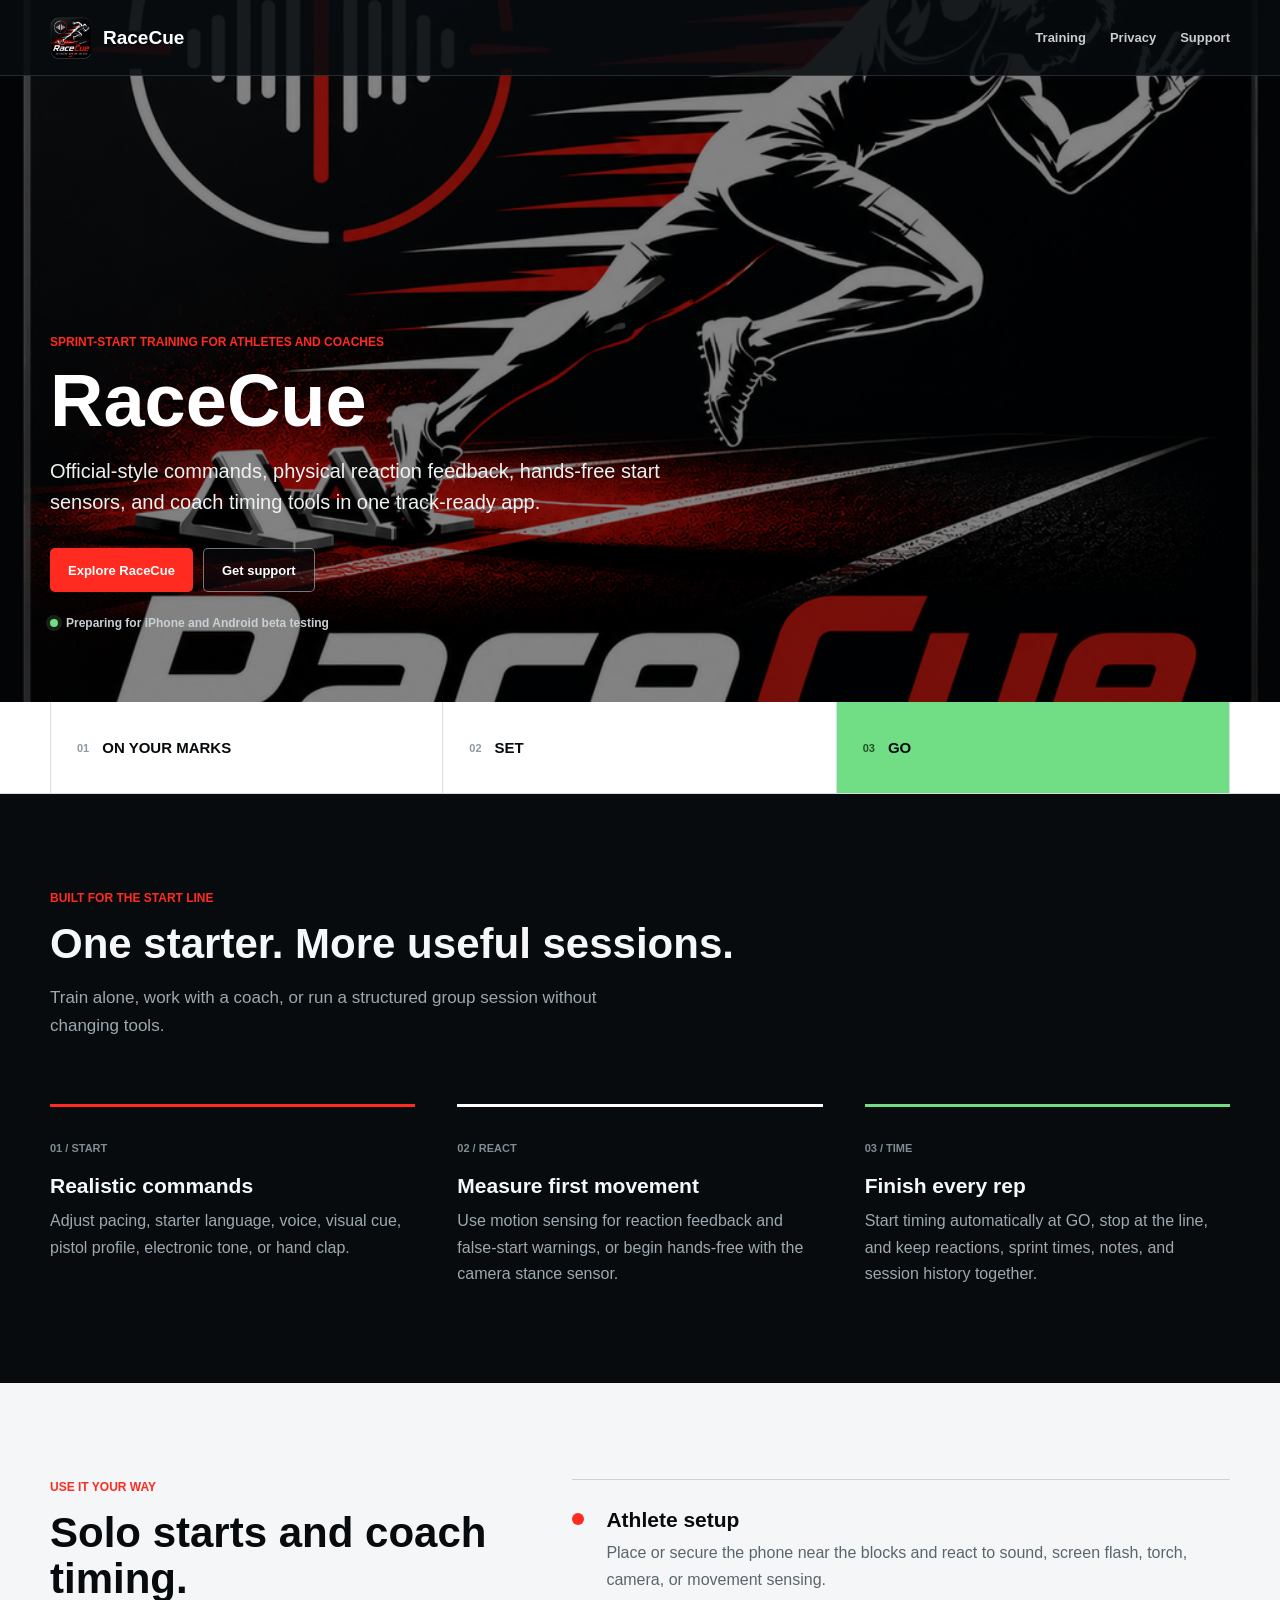
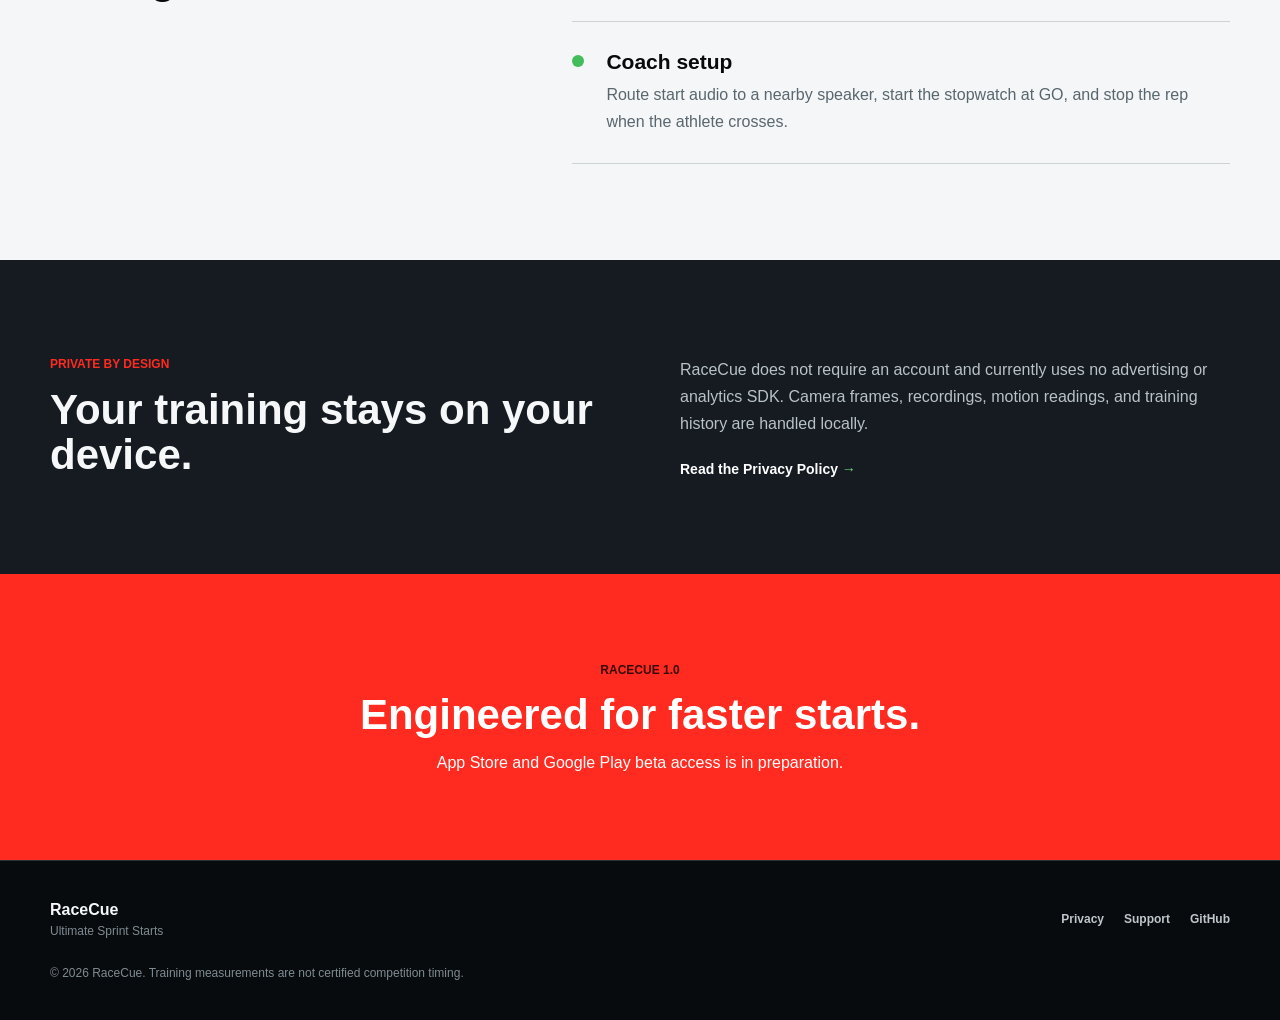
==== index.html @ 73e07bef "Publish RaceCue website" ====
<!doctype html>
<html lang="en">
  <head>
    <meta charset="UTF-8" />
    <meta name="viewport" content="width=device-width, initial-scale=1.0" />
    <meta name="theme-color" content="#080b0e" />
    <meta name="description" content="RaceCue is a sprint-start, reaction, and timing app for athletes and coaches." />
    <link rel="icon" type="image/png" href="./brand/racecue-icon-192.png" />
    <link rel="apple-touch-icon" href="./brand/racecue-icon-180.png" />
    <link rel="stylesheet" href="./site.css" />
    <title>RaceCue | Ultimate Sprint Starts</title>
  </head>
  <body>
    <header class="site-header">
      <a class="wordmark" href="./" aria-label="RaceCue home">
        <img src="./brand/racecue-logo.png" alt="" />
        <span>RaceCue</span>
      </a>
      <nav aria-label="Main navigation">
        <a href="#training">Training</a>
        <a href="./privacy.html">Privacy</a>
        <a href="./support.html">Support</a>
      </nav>
    </header>

    <main>
      <section class="hero" aria-labelledby="hero-title">
        <div class="hero-shade" aria-hidden="true"></div>
        <div class="hero-content">
          <p class="eyebrow">Sprint-start training for athletes and coaches</p>
          <h1 id="hero-title">RaceCue</h1>
          <p class="hero-copy">Official-style commands, physical reaction feedback, hands-free start sensors, and coach timing tools in one track-ready app.</p>
          <div class="hero-actions">
            <a class="button button-primary" href="#training">Explore RaceCue</a>
            <a class="button button-secondary" href="./support.html">Get support</a>
          </div>
          <p class="availability"><span></span> Preparing for iPhone and Android beta testing</p>
        </div>
      </section>

      <section class="signal-strip" aria-label="RaceCue training stages">
        <div><span>01</span><strong>On your marks</strong></div>
        <div><span>02</span><strong>Set</strong></div>
        <div class="go-signal"><span>03</span><strong>Go</strong></div>
      </section>

      <section class="section training" id="training">
        <div class="section-heading">
          <p class="eyebrow">Built for the start line</p>
          <h2>One starter. More useful sessions.</h2>
          <p>Train alone, work with a coach, or run a structured group session without changing tools.</p>
        </div>
        <div class="feature-grid">
          <article>
            <p class="feature-number">01 / START</p>
            <h3>Realistic commands</h3>
            <p>Adjust pacing, starter language, voice, visual cue, pistol profile, electronic tone, or hand clap.</p>
          </article>
          <article>
            <p class="feature-number">02 / REACT</p>
            <h3>Measure first movement</h3>
            <p>Use motion sensing for reaction feedback and false-start warnings, or begin hands-free with the camera stance sensor.</p>
          </article>
          <article>
            <p class="feature-number">03 / TIME</p>
            <h3>Finish every rep</h3>
            <p>Start timing automatically at GO, stop at the line, and keep reactions, sprint times, notes, and session history together.</p>
          </article>
        </div>
      </section>

      <section class="section setup-band">
        <div class="setup-intro">
          <p class="eyebrow">Use it your way</p>
          <h2>Solo starts and coach timing.</h2>
        </div>
        <div class="setup-list">
          <article>
            <span class="status-dot status-red"></span>
            <div><h3>Athlete setup</h3><p>Place or secure the phone near the blocks and react to sound, screen flash, torch, camera, or movement sensing.</p></div>
          </article>
          <article>
            <span class="status-dot status-green"></span>
            <div><h3>Coach setup</h3><p>Route start audio to a nearby speaker, start the stopwatch at GO, and stop the rep when the athlete crosses.</p></div>
          </article>
        </div>
      </section>

      <section class="section privacy-band">
        <div>
          <p class="eyebrow">Private by design</p>
          <h2>Your training stays on your device.</h2>
        </div>
        <div>
          <p>RaceCue does not require an account and currently uses no advertising or analytics SDK. Camera frames, recordings, motion readings, and training history are handled locally.</p>
          <a class="text-link" href="./privacy.html">Read the Privacy Policy <span aria-hidden="true">→</span></a>
        </div>
      </section>

      <section class="release-band">
        <p class="eyebrow">RaceCue 1.0</p>
        <h2>Engineered for faster starts.</h2>
        <p>App Store and Google Play beta access is in preparation.</p>
      </section>
    </main>

    <footer>
      <div><strong>RaceCue</strong><span>Ultimate Sprint Starts</span></div>
      <nav aria-label="Footer navigation">
        <a href="./privacy.html">Privacy</a>
        <a href="./support.html">Support</a>
        <a href="https://github.com/magkia800/magkia800.github.io" rel="noreferrer">GitHub</a>
      </nav>
      <p>© 2026 RaceCue. Training measurements are not certified competition timing.</p>
    </footer>
  </body>
</html>
---- site.css ----
:root {
  color: #f5f7f8;
  background: #080b0e;
  font-family: Inter, -apple-system, BlinkMacSystemFont, "Segoe UI", sans-serif;
  font-synthesis: none;
  --ink: #080b0e;
  --paper: #f4f6f7;
  --muted: #9da8af;
  --line: #293139;
  --red: #ff2b20;
  --red-dark: #c71d16;
  --green: #71dd84;
}

* { box-sizing: border-box; }
html { scroll-behavior: smooth; }
body { margin: 0; min-width: 320px; min-height: 100vh; background: var(--ink); }
a { color: inherit; }

.site-header {
  position: absolute;
  inset: 0 0 auto;
  z-index: 10;
  height: 76px;
  padding: 0 max(24px, calc((100vw - 1180px) / 2));
  display: flex;
  align-items: center;
  justify-content: space-between;
  gap: 24px;
  background: rgba(8, 11, 14, 0.86);
  border-bottom: 1px solid rgba(255, 255, 255, 0.13);
}

.wordmark { display: flex; align-items: center; gap: 11px; color: #fff; text-decoration: none; font-size: 19px; font-weight: 800; }
.wordmark img { width: 42px; height: 42px; object-fit: cover; border-radius: 7px; }
.site-header nav { display: flex; align-items: center; gap: 24px; }
.site-header nav a { color: #c7cdd1; text-decoration: none; font-size: 13px; font-weight: 700; }
.site-header nav a:hover, .site-header nav a[aria-current="page"] { color: #fff; }

.hero {
  position: relative;
  min-height: clamp(570px, 78vh, 760px);
  display: flex;
  align-items: flex-end;
  overflow: hidden;
  isolation: isolate;
  background-color: #05080c;
  background-image: url("./brand/racecue-logo.png");
  background-position: 66% 46%;
  background-repeat: no-repeat;
  background-size: cover;
}

.hero-shade { position: absolute; inset: 0; z-index: -1; background: rgba(0, 0, 0, 0.49); }
.hero-content { width: min(100% - 48px, 1180px); margin: 0 auto; padding: 140px 0 72px; }
.eyebrow { margin: 0 0 14px; color: var(--red); font-size: 12px; line-height: 1.4; font-weight: 800; text-transform: uppercase; }
.hero h1 { margin: 0; max-width: 760px; color: #fff; font-size: 74px; line-height: 0.96; letter-spacing: 0; }
.hero-copy { max-width: 620px; margin: 20px 0 0; color: #eef1f2; font-size: 20px; line-height: 1.55; }
.hero-actions { display: flex; flex-wrap: wrap; gap: 10px; margin-top: 30px; }
.button { min-height: 44px; padding: 0 18px; border-radius: 5px; display: inline-flex; align-items: center; justify-content: center; text-decoration: none; font-size: 13px; font-weight: 800; }
.button-primary { background: var(--red); color: #fff; }
.button-primary:hover { background: var(--red-dark); }
.button-secondary { border: 1px solid rgba(255, 255, 255, 0.45); background: rgba(8, 11, 14, 0.58); color: #fff; }
.availability { display: flex; align-items: center; gap: 8px; margin: 24px 0 0; color: #c8d0d4; font-size: 12px; font-weight: 700; }
.availability span { width: 8px; height: 8px; border-radius: 50%; background: var(--green); box-shadow: 0 0 0 4px rgba(113, 221, 132, 0.15); }

.signal-strip { min-height: 92px; padding: 0 max(24px, calc((100vw - 1180px) / 2)); display: grid; grid-template-columns: repeat(3, 1fr); background: #fff; color: var(--ink); border-bottom: 1px solid #d9dee1; }
.signal-strip div { padding: 22px 26px; display: flex; align-items: center; gap: 13px; border-right: 1px solid #d9dee1; }
.signal-strip div:first-child { border-left: 1px solid #d9dee1; }
.signal-strip span { color: #8e999f; font-size: 11px; font-weight: 800; }
.signal-strip strong { font-size: 15px; text-transform: uppercase; }
.signal-strip .go-signal { background: var(--green); }
.signal-strip .go-signal span { color: #24532c; }

.section { padding: 96px max(24px, calc((100vw - 1180px) / 2)); }
.section-heading { max-width: 720px; }
.section h2, .release-band h2 { margin: 0; letter-spacing: 0; font-size: 42px; line-height: 1.08; }
.section-heading > p:last-child { max-width: 620px; margin: 18px 0 0; color: var(--muted); font-size: 17px; line-height: 1.65; }
.feature-grid { display: grid; grid-template-columns: repeat(3, 1fr); gap: 42px; margin-top: 64px; }
.feature-grid article { padding-top: 24px; border-top: 3px solid var(--red); }
.feature-grid article:nth-child(2) { border-color: #fff; }
.feature-grid article:nth-child(3) { border-color: var(--green); }
.feature-number { color: #818c93; font-size: 11px; font-weight: 800; }
.feature-grid h3, .setup-list h3 { margin: 20px 0 10px; font-size: 21px; }
.feature-grid article > p:last-child, .setup-list p { margin: 0; color: var(--muted); line-height: 1.65; }

.setup-band { display: grid; grid-template-columns: 0.8fr 1.2fr; gap: 84px; background: var(--paper); color: var(--ink); }
.setup-list { border-top: 1px solid #ccd3d7; }
.setup-list article { padding: 28px 0; display: grid; grid-template-columns: 18px 1fr; gap: 16px; border-bottom: 1px solid #ccd3d7; }
.setup-list h3 { margin: 0 0 8px; }
.setup-list p { color: #59666e; }
.status-dot { width: 12px; height: 12px; margin-top: 5px; border-radius: 50%; }
.status-red { background: var(--red); }
.status-green { background: #43bd5b; }

.privacy-band { display: grid; grid-template-columns: 1fr 1fr; gap: 80px; background: #151b20; }
.privacy-band > div:last-child p { margin: 0 0 22px; color: #b9c2c7; line-height: 1.7; }
.text-link { color: #fff; text-decoration: none; font-size: 14px; font-weight: 800; }
.text-link span { color: var(--green); }

.release-band { padding: 88px 24px; text-align: center; background: var(--red); color: #fff; }
.release-band .eyebrow { color: #3a0906; }
.release-band > p:last-child { margin: 16px 0 0; }

footer { padding: 40px max(24px, calc((100vw - 1180px) / 2)); display: grid; grid-template-columns: 1fr auto; align-items: center; gap: 24px; border-top: 1px solid var(--line); }
footer > div { display: flex; flex-direction: column; gap: 5px; }
footer > div span, footer > p { color: #7f8b92; font-size: 12px; }
footer nav { display: flex; gap: 20px; }
footer nav a { color: #bec6ca; text-decoration: none; font-size: 12px; font-weight: 700; }
footer > p { grid-column: 1 / -1; margin: 4px 0 0; }

.legal-page { background: var(--paper); color: var(--ink); }
.legal-page .site-header { position: relative; background: var(--ink); }
.legal-shell { width: min(100% - 48px, 780px); margin: 0 auto; padding: 72px 0 96px; }
.legal-shell h1 { margin: 0; font-size: 54px; line-height: 1.02; letter-spacing: 0; }
.legal-lede { margin: 20px 0 48px; color: #526069; font-size: 18px; line-height: 1.7; }
.legal-shell h2 { margin: 38px 0 9px; font-size: 21px; }
.legal-shell p:not(.eyebrow):not(.legal-lede) { color: #58666e; line-height: 1.75; }
.legal-shell .button { margin-top: 16px; }
.safety-note { margin-top: 38px; padding: 18px 20px; border-left: 4px solid var(--green); background: #fff; color: #47545c; line-height: 1.6; }
.compact-footer { display: block; background: #fff; }
.compact-footer p { margin: 0; }

@media (max-width: 760px) {
  .site-header { height: 68px; padding: 0 18px; }
  .site-header nav { gap: 14px; }
  .site-header nav a { font-size: 12px; }
  .wordmark span { display: none; }
  .hero { min-height: 640px; background-position: 58% 44%; }
  .hero-content { width: min(100% - 36px, 1180px); padding-bottom: 48px; }
  .hero h1 { font-size: 50px; }
  .hero-copy { font-size: 17px; }
  .signal-strip { min-height: 78px; padding: 0; }
  .signal-strip div { padding: 18px 10px; justify-content: center; }
  .signal-strip span { display: none; }
  .signal-strip strong { font-size: 11px; }
  .section { padding: 72px 22px; }
  .section h2, .release-band h2 { font-size: 34px; }
  .feature-grid { grid-template-columns: 1fr; gap: 34px; margin-top: 48px; }
  .setup-band, .privacy-band { grid-template-columns: 1fr; gap: 48px; }
  footer { grid-template-columns: 1fr; }
  footer nav { flex-wrap: wrap; }
  footer > p { grid-column: auto; }
  .legal-shell { width: min(100% - 36px, 780px); padding: 52px 0 72px; }
  .legal-shell h1 { font-size: 42px; }
}
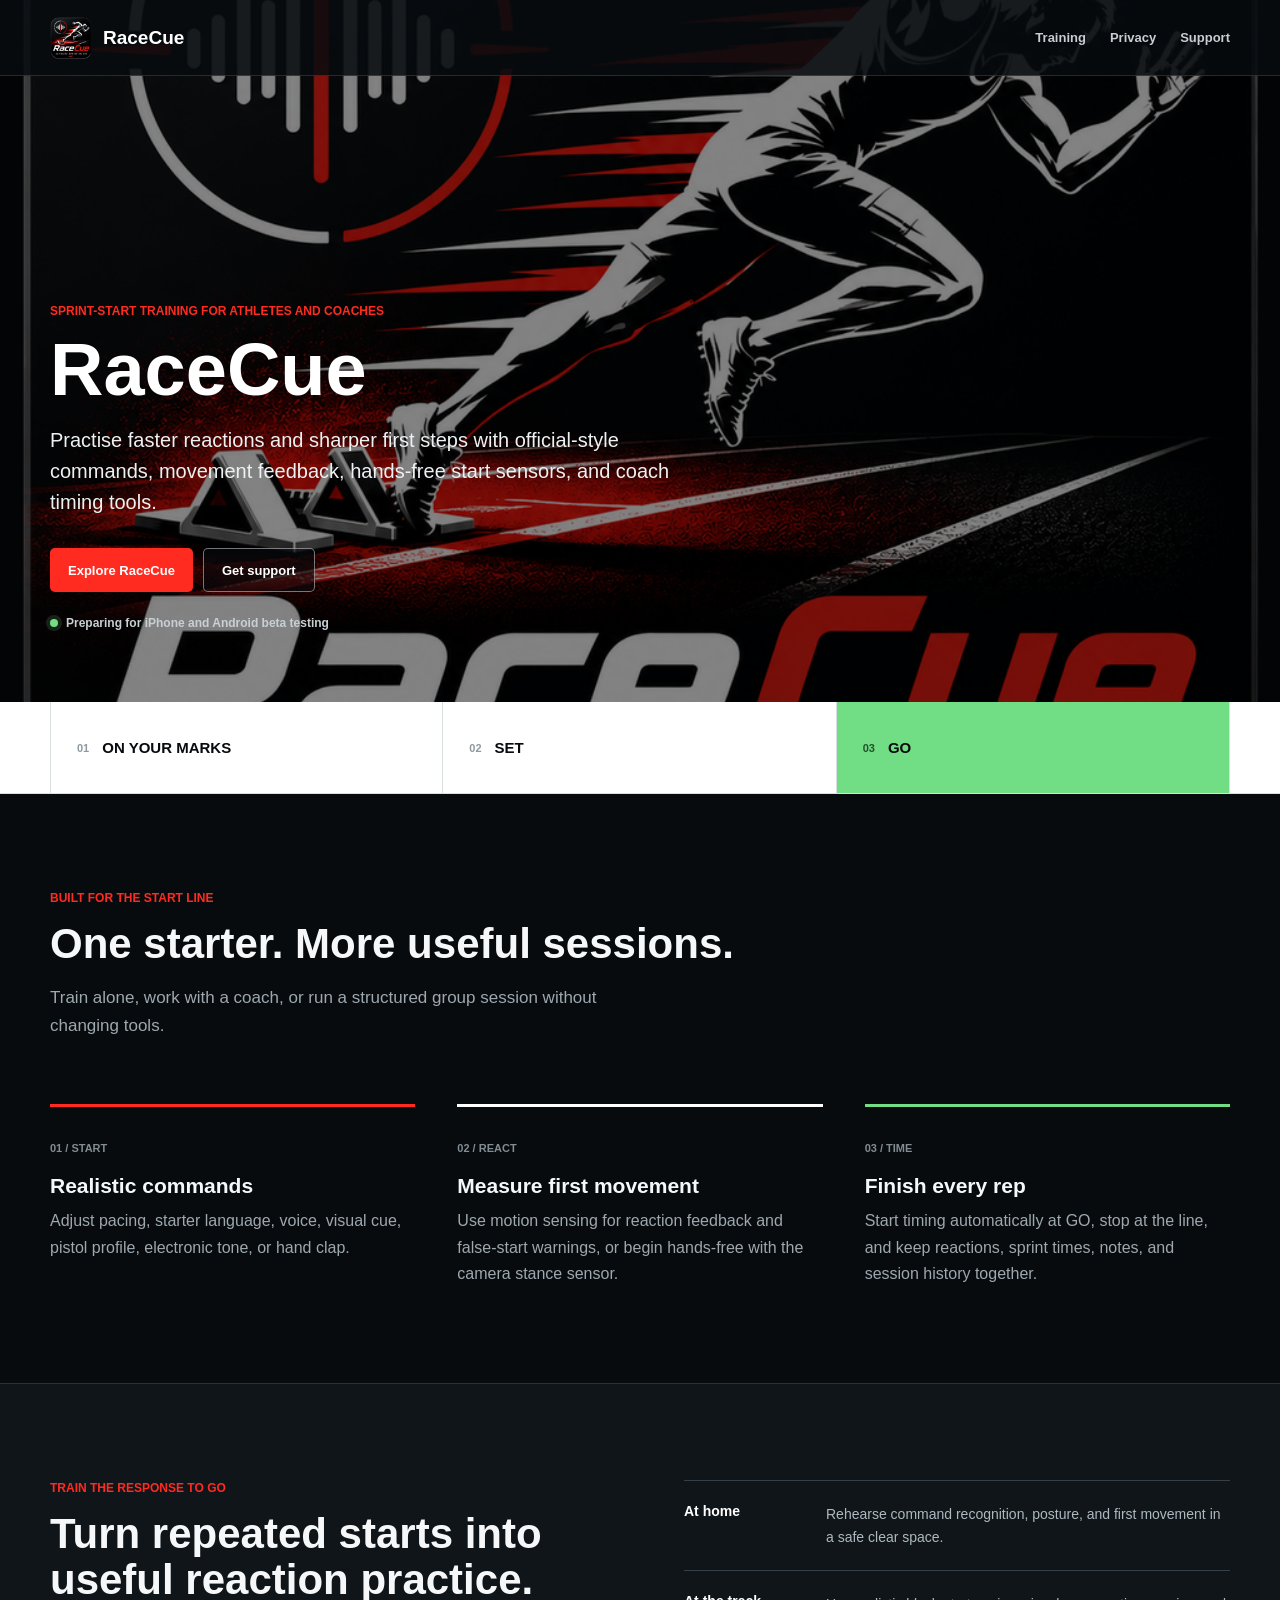
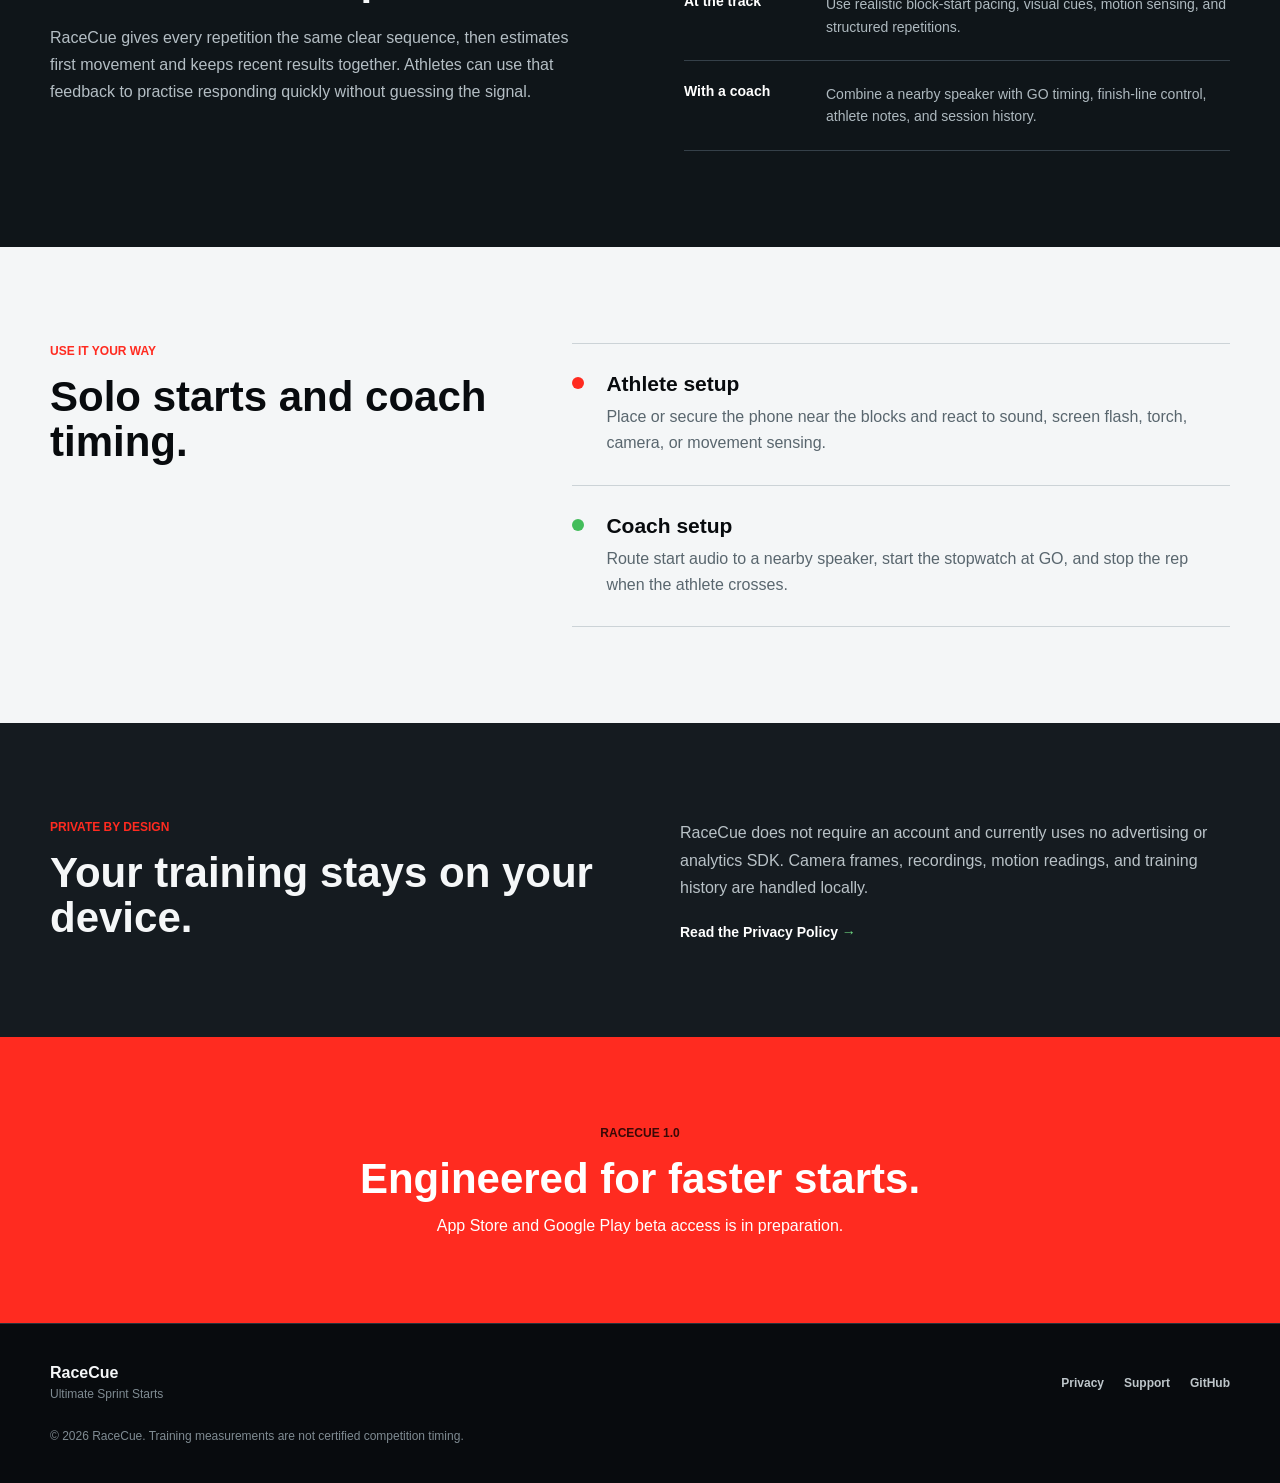
==== commit b021a400: "Explain RaceCue reaction training" ====
--- a/index.html
+++ b/index.html
@@ -4,7 +4,7 @@
     <meta charset="UTF-8" />
     <meta name="viewport" content="width=device-width, initial-scale=1.0" />
     <meta name="theme-color" content="#080b0e" />
-    <meta name="description" content="RaceCue is a sprint-start, reaction, and timing app for athletes and coaches." />
+    <meta name="description" content="RaceCue helps sprinters practise faster reactions and sharper starts at home, at the track, solo, or with a coach." />
     <link rel="icon" type="image/png" href="./brand/racecue-icon-192.png" />
     <link rel="apple-touch-icon" href="./brand/racecue-icon-180.png" />
     <link rel="stylesheet" href="./site.css" />
@@ -29,7 +29,7 @@
         <div class="hero-content">
           <p class="eyebrow">Sprint-start training for athletes and coaches</p>
           <h1 id="hero-title">RaceCue</h1>
-          <p class="hero-copy">Official-style commands, physical reaction feedback, hands-free start sensors, and coach timing tools in one track-ready app.</p>
+          <p class="hero-copy">Practise faster reactions and sharper first steps with official-style commands, movement feedback, hands-free start sensors, and coach timing tools.</p>
           <div class="hero-actions">
             <a class="button button-primary" href="#training">Explore RaceCue</a>
             <a class="button button-secondary" href="./support.html">Get support</a>
@@ -66,6 +66,19 @@
             <h3>Finish every rep</h3>
             <p>Start timing automatically at GO, stop at the line, and keep reactions, sprint times, notes, and session history together.</p>
           </article>
+        </div>
+      </section>
+
+      <section class="section reaction-band" aria-labelledby="reaction-title">
+        <div class="reaction-intro">
+          <p class="eyebrow">Train the response to GO</p>
+          <h2 id="reaction-title">Turn repeated starts into useful reaction practice.</h2>
+          <p>RaceCue gives every repetition the same clear sequence, then estimates first movement and keeps recent results together. Athletes can use that feedback to practise responding quickly without guessing the signal.</p>
+        </div>
+        <div class="reaction-places" aria-label="Where to train with RaceCue">
+          <div><strong>At home</strong><span>Rehearse command recognition, posture, and first movement in a safe clear space.</span></div>
+          <div><strong>At the track</strong><span>Use realistic block-start pacing, visual cues, motion sensing, and structured repetitions.</span></div>
+          <div><strong>With a coach</strong><span>Combine a nearby speaker with GO timing, finish-line control, athlete notes, and session history.</span></div>
         </div>
       </section>
 
--- a/site.css
+++ b/site.css
@@ -84,6 +84,13 @@
 .feature-grid h3, .setup-list h3 { margin: 20px 0 10px; font-size: 21px; }
 .feature-grid article > p:last-child, .setup-list p { margin: 0; color: var(--muted); line-height: 1.65; }
 
+.reaction-band { display: grid; grid-template-columns: 1fr 1fr; gap: 88px; background: #0f1519; border-top: 1px solid var(--line); }
+.reaction-intro > p:last-child { max-width: 600px; margin: 22px 0 0; color: #b4bec4; font-size: 16px; line-height: 1.7; }
+.reaction-places { border-top: 1px solid #354049; }
+.reaction-places div { padding: 22px 0; display: grid; grid-template-columns: 120px 1fr; gap: 22px; border-bottom: 1px solid #354049; }
+.reaction-places strong { color: #fff; font-size: 14px; }
+.reaction-places span { color: #aeb9bf; font-size: 14px; line-height: 1.6; }
+
 .setup-band { display: grid; grid-template-columns: 0.8fr 1.2fr; gap: 84px; background: var(--paper); color: var(--ink); }
 .setup-list { border-top: 1px solid #ccd3d7; }
 .setup-list article { padding: 28px 0; display: grid; grid-template-columns: 18px 1fr; gap: 16px; border-bottom: 1px solid #ccd3d7; }
@@ -137,7 +144,8 @@
   .section { padding: 72px 22px; }
   .section h2, .release-band h2 { font-size: 34px; }
   .feature-grid { grid-template-columns: 1fr; gap: 34px; margin-top: 48px; }
-  .setup-band, .privacy-band { grid-template-columns: 1fr; gap: 48px; }
+  .setup-band, .privacy-band, .reaction-band { grid-template-columns: 1fr; gap: 48px; }
+  .reaction-places div { grid-template-columns: 1fr; gap: 7px; }
   footer { grid-template-columns: 1fr; }
   footer nav { flex-wrap: wrap; }
   footer > p { grid-column: auto; }
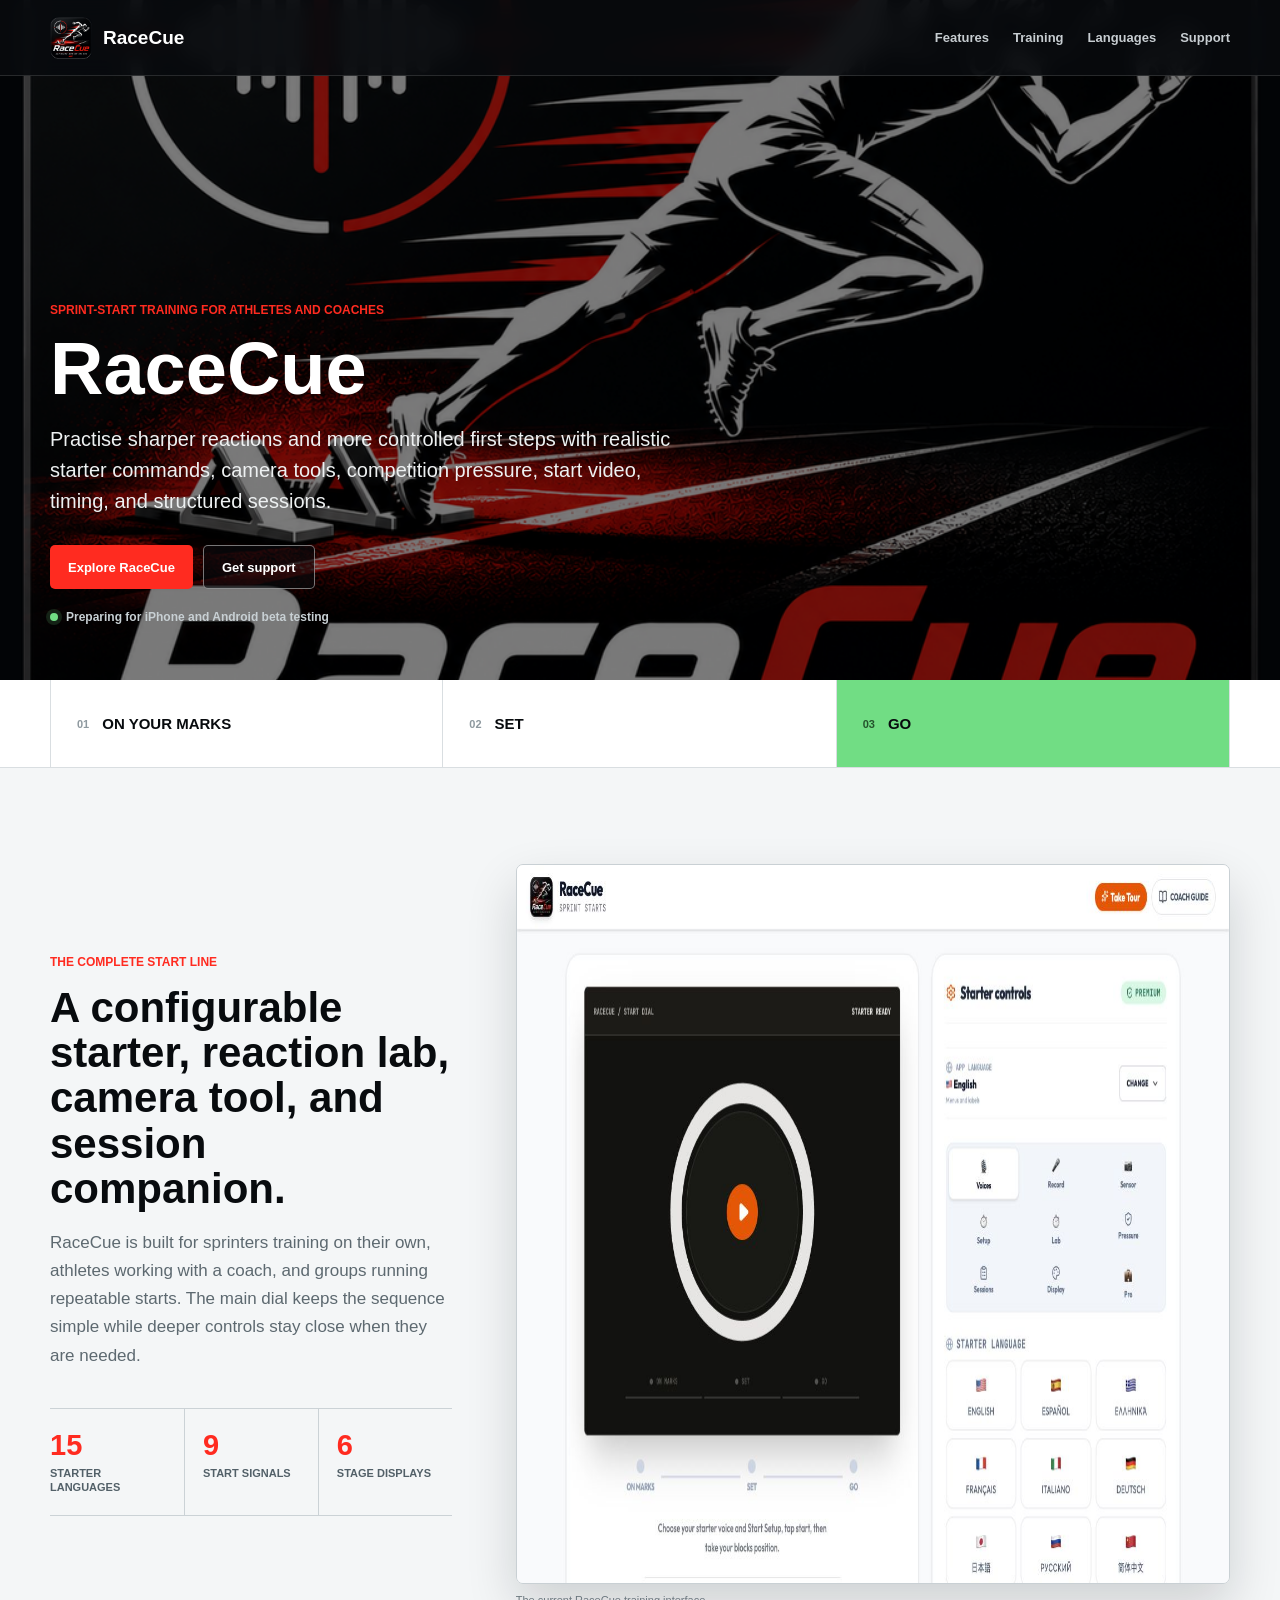
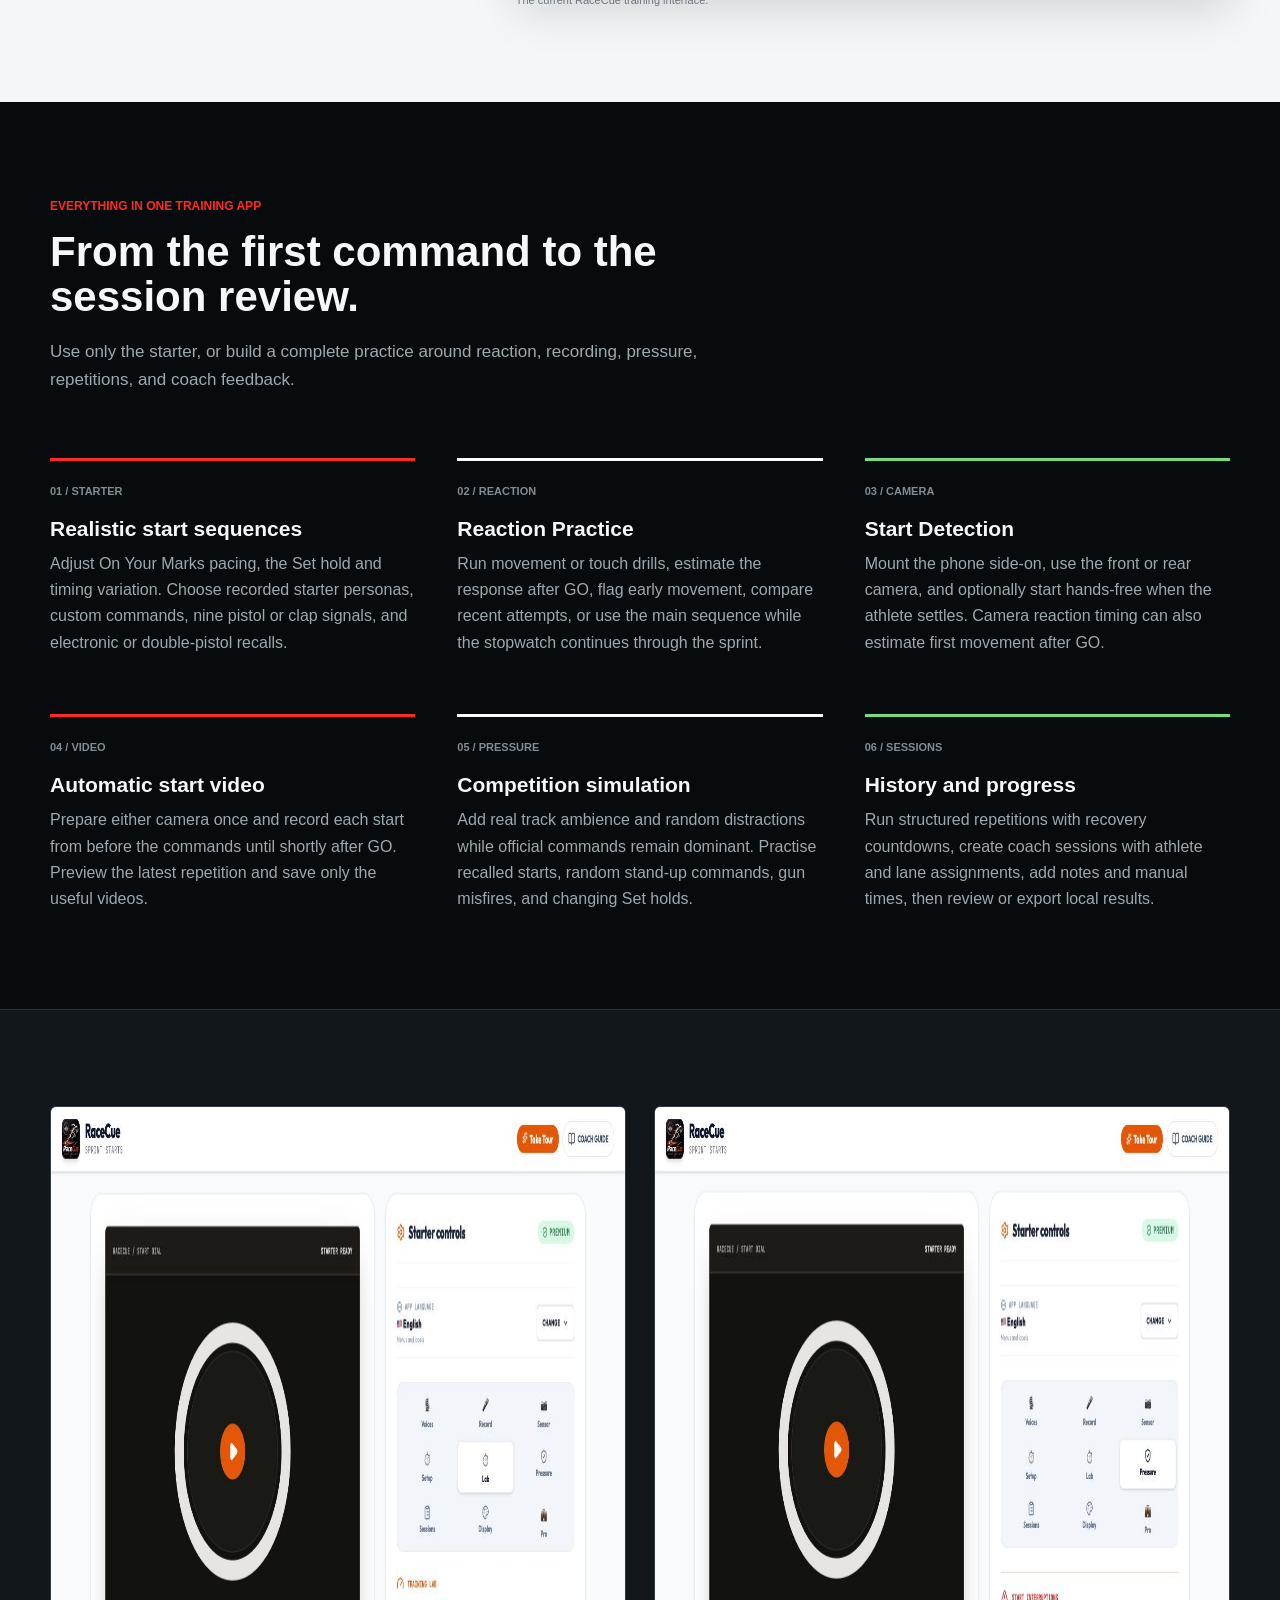
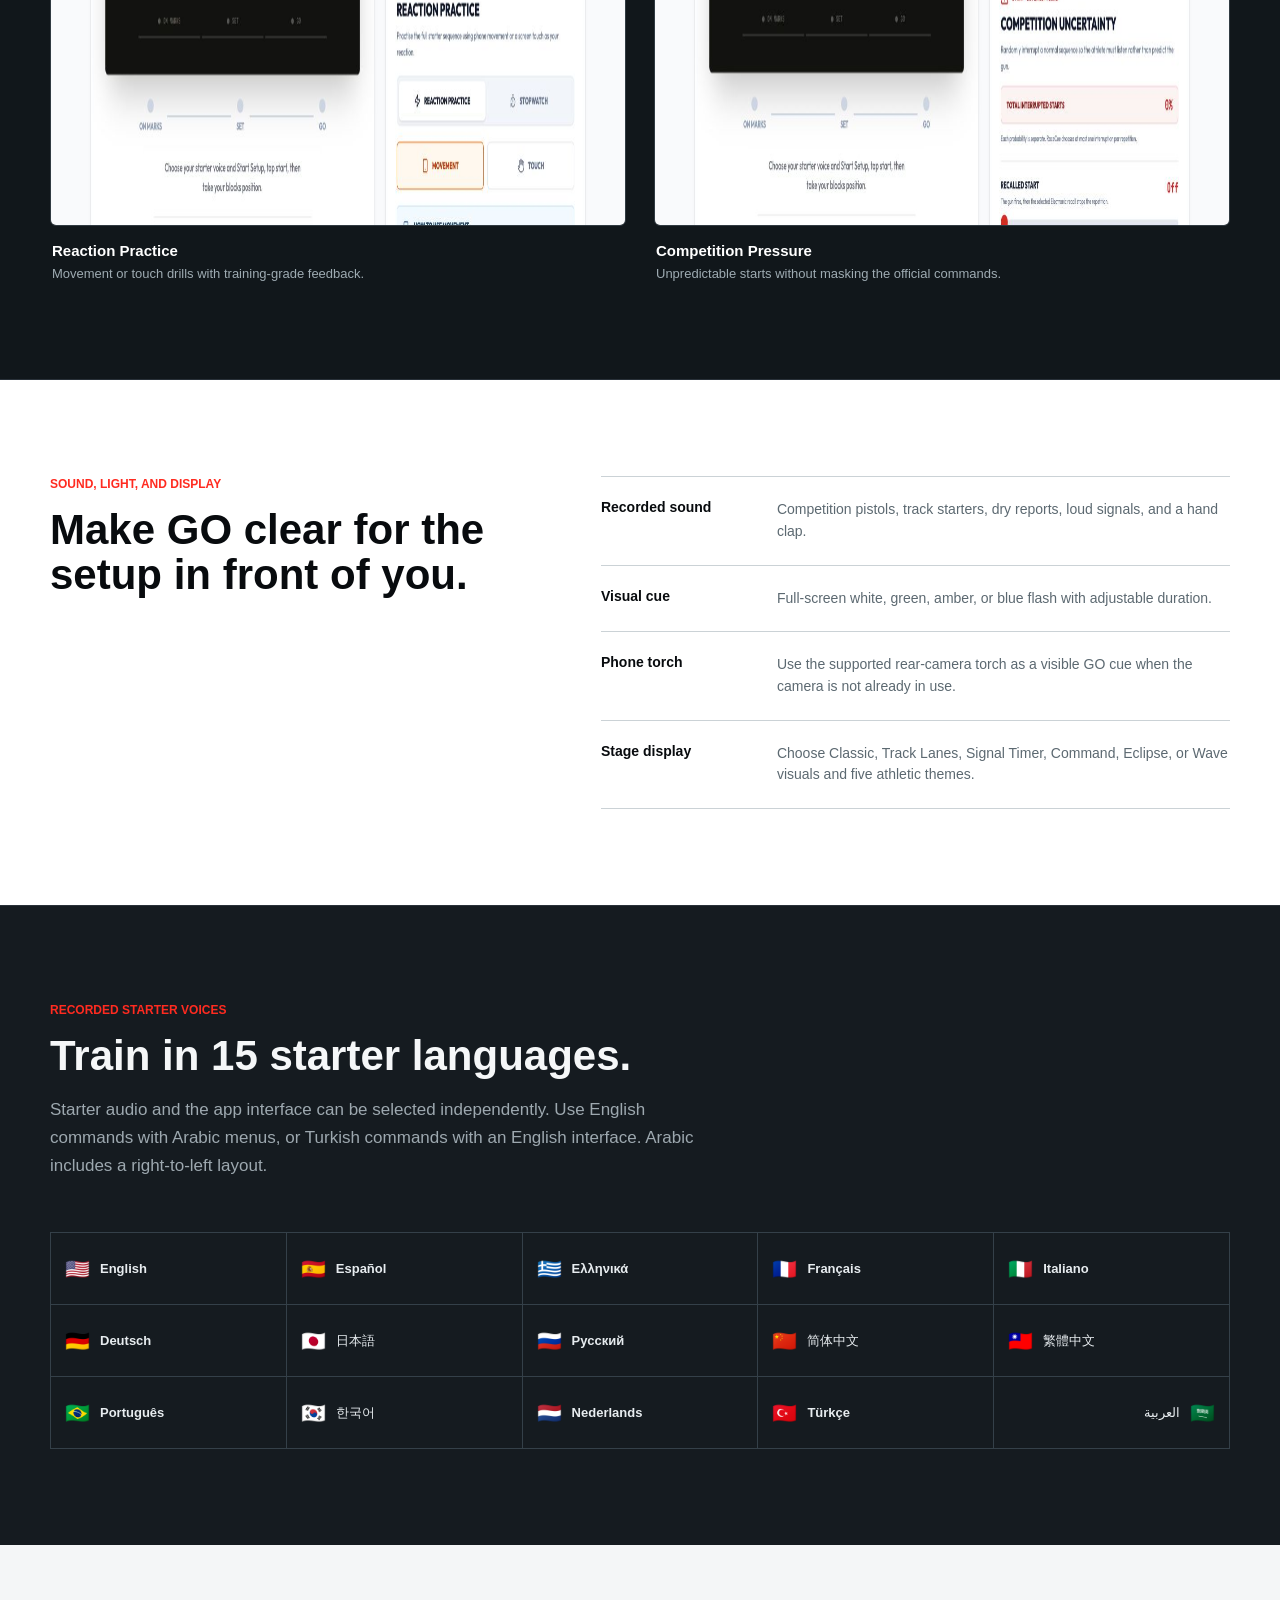
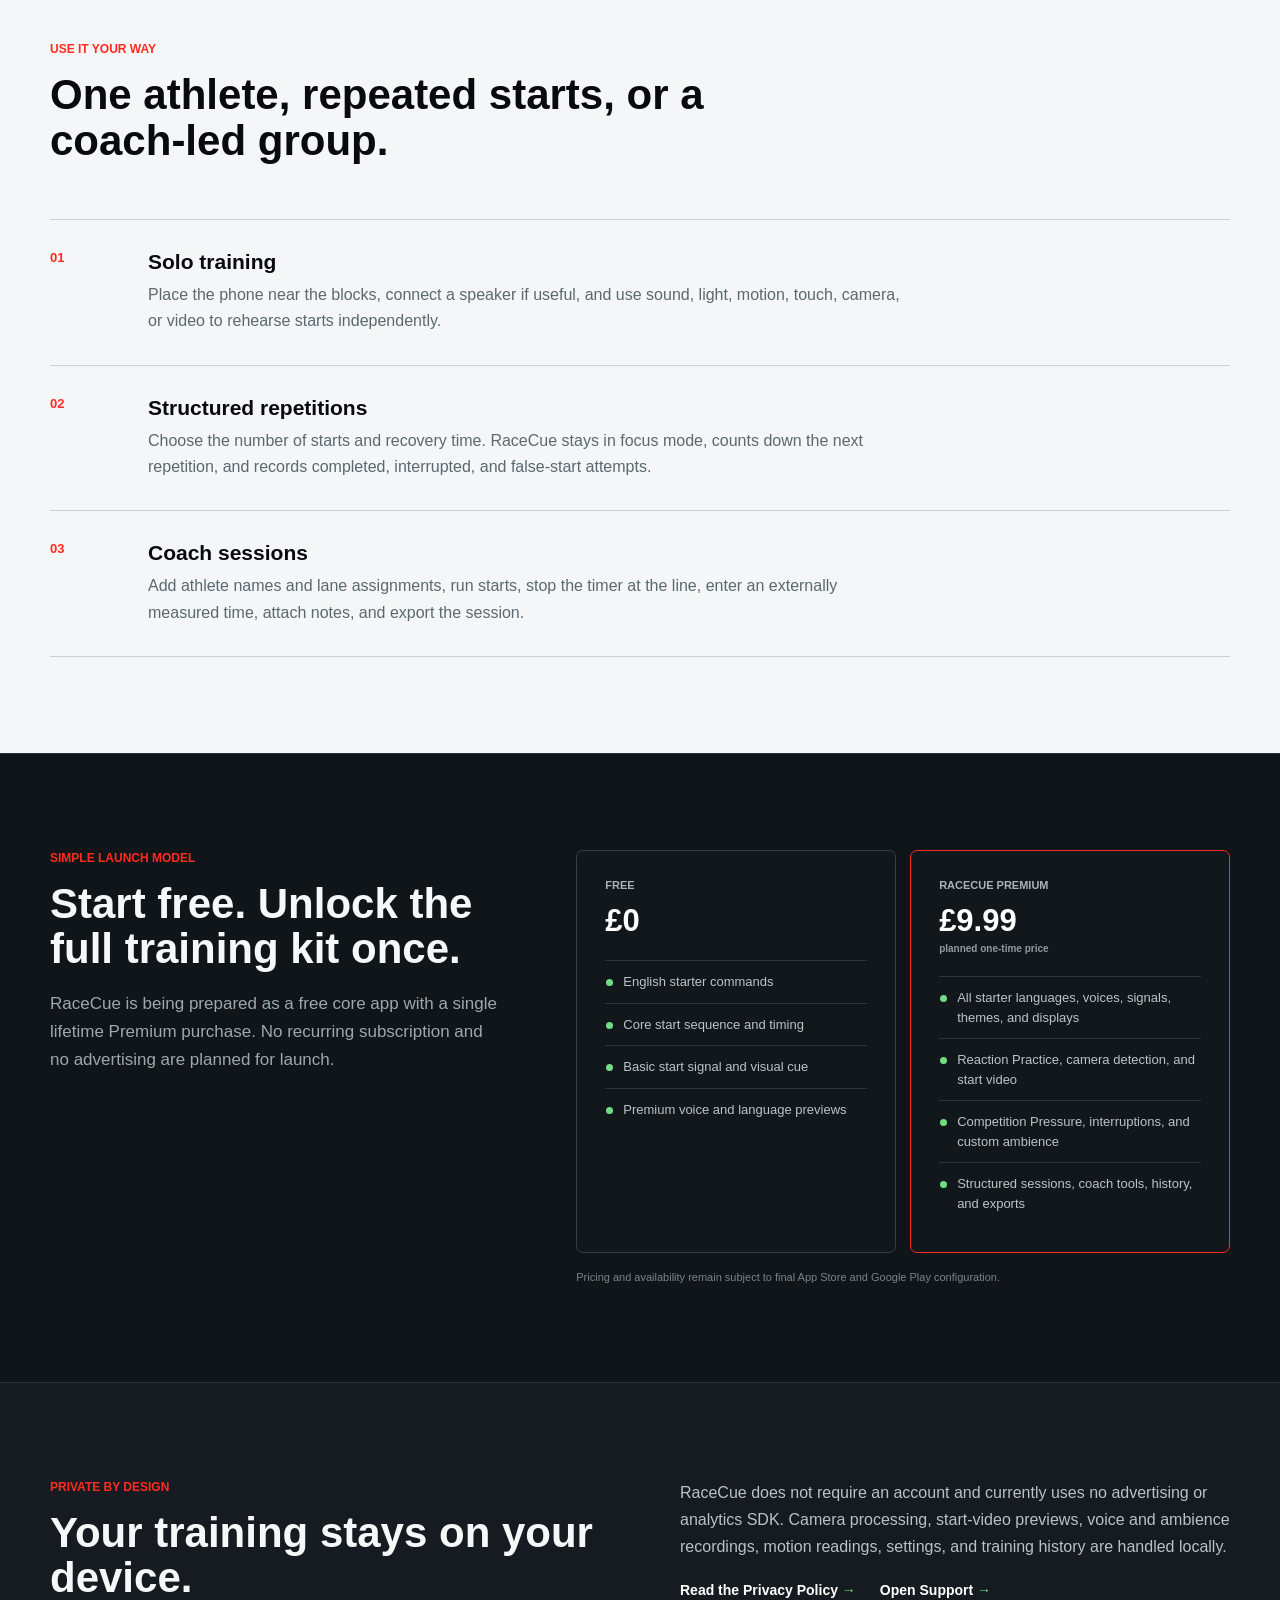
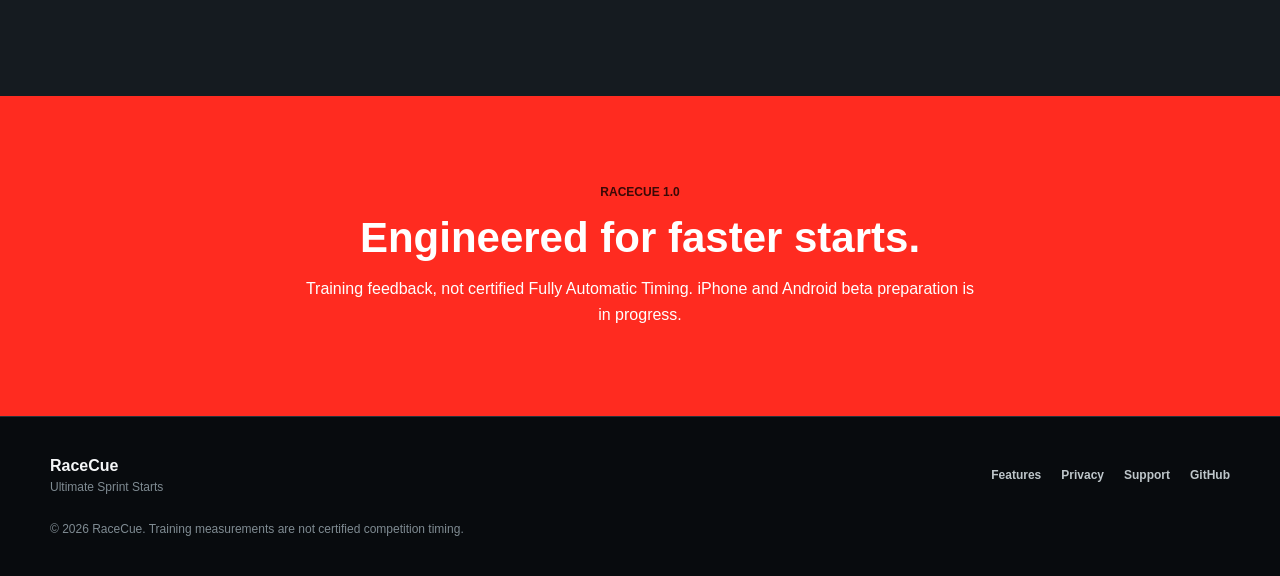
==== commit baac15e8: "Expand RaceCue product website" ====
--- a/index.html
+++ b/index.html
@@ -4,11 +4,33 @@
     <meta charset="UTF-8" />
     <meta name="viewport" content="width=device-width, initial-scale=1.0" />
     <meta name="theme-color" content="#080b0e" />
-    <meta name="description" content="RaceCue helps sprinters practise faster reactions and sharper starts at home, at the track, solo, or with a coach." />
+    <meta name="description" content="RaceCue is a sprint-start training app with recorded starter voices, 15 languages, reaction practice, camera detection, start video, competition pressure, timing, and coach sessions." />
+    <meta property="og:type" content="website" />
+    <meta property="og:title" content="RaceCue | Ultimate Sprint Starts" />
+    <meta property="og:description" content="Practise sharper sprint starts with realistic commands, reaction feedback, camera tools, competition simulation, and structured sessions." />
+    <meta property="og:url" content="https://magkia800.github.io/" />
+    <meta property="og:image" content="https://magkia800.github.io/brand/racecue-app-screen.png" />
+    <meta name="twitter:card" content="summary_large_image" />
+    <link rel="canonical" href="https://magkia800.github.io/" />
     <link rel="icon" type="image/png" href="./brand/racecue-icon-192.png" />
     <link rel="apple-touch-icon" href="./brand/racecue-icon-180.png" />
     <link rel="stylesheet" href="./site.css" />
     <title>RaceCue | Ultimate Sprint Starts</title>
+    <script type="application/ld+json">
+      {
+        "@context": "https://schema.org",
+        "@type": "SoftwareApplication",
+        "name": "RaceCue: Sprint Starts",
+        "applicationCategory": "SportsApplication",
+        "operatingSystem": "iOS, Android",
+        "description": "Sprint-start, reaction, camera, timing, competition simulation, and structured-session training for athletes and coaches.",
+        "offers": {
+          "@type": "Offer",
+          "price": "0",
+          "priceCurrency": "GBP"
+        }
+      }
+    </script>
   </head>
   <body>
     <header class="site-header">
@@ -17,8 +39,9 @@
         <span>RaceCue</span>
       </a>
       <nav aria-label="Main navigation">
-        <a href="#training">Training</a>
-        <a href="./privacy.html">Privacy</a>
+        <a href="#features">Features</a>
+        <a href="#training-modes">Training</a>
+        <a href="#languages">Languages</a>
         <a href="./support.html">Support</a>
       </nav>
     </header>
@@ -29,9 +52,9 @@
         <div class="hero-content">
           <p class="eyebrow">Sprint-start training for athletes and coaches</p>
           <h1 id="hero-title">RaceCue</h1>
-          <p class="hero-copy">Practise faster reactions and sharper first steps with official-style commands, movement feedback, hands-free start sensors, and coach timing tools.</p>
+          <p class="hero-copy">Practise sharper reactions and more controlled first steps with realistic starter commands, camera tools, competition pressure, start video, timing, and structured sessions.</p>
           <div class="hero-actions">
-            <a class="button button-primary" href="#training">Explore RaceCue</a>
+            <a class="button button-primary" href="#features">Explore RaceCue</a>
             <a class="button button-secondary" href="./support.html">Get support</a>
           </div>
           <p class="availability"><span></span> Preparing for iPhone and Android beta testing</p>
@@ -44,59 +67,153 @@
         <div class="go-signal"><span>03</span><strong>Go</strong></div>
       </section>
 
-      <section class="section training" id="training">
+      <section class="section product-intro" id="features">
+        <div class="product-copy">
+          <p class="eyebrow">The complete start line</p>
+          <h2>A configurable starter, reaction lab, camera tool, and session companion.</h2>
+          <p>RaceCue is built for sprinters training on their own, athletes working with a coach, and groups running repeatable starts. The main dial keeps the sequence simple while deeper controls stay close when they are needed.</p>
+          <dl class="product-stats">
+            <div><dt>15</dt><dd>starter languages</dd></div>
+            <div><dt>9</dt><dd>start signals</dd></div>
+            <div><dt>6</dt><dd>stage displays</dd></div>
+          </dl>
+        </div>
+        <figure class="product-shot">
+          <img src="./brand/racecue-app-screen.png" alt="RaceCue start dial beside its starter language and training controls" width="1280" height="720" />
+          <figcaption>The current RaceCue training interface.</figcaption>
+        </figure>
+      </section>
+
+      <section class="section feature-section" aria-labelledby="feature-title">
         <div class="section-heading">
-          <p class="eyebrow">Built for the start line</p>
-          <h2>One starter. More useful sessions.</h2>
-          <p>Train alone, work with a coach, or run a structured group session without changing tools.</p>
-        </div>
-        <div class="feature-grid">
-          <article>
-            <p class="feature-number">01 / START</p>
-            <h3>Realistic commands</h3>
-            <p>Adjust pacing, starter language, voice, visual cue, pistol profile, electronic tone, or hand clap.</p>
-          </article>
-          <article>
-            <p class="feature-number">02 / REACT</p>
-            <h3>Measure first movement</h3>
-            <p>Use motion sensing for reaction feedback and false-start warnings, or begin hands-free with the camera stance sensor.</p>
-          </article>
-          <article>
-            <p class="feature-number">03 / TIME</p>
-            <h3>Finish every rep</h3>
-            <p>Start timing automatically at GO, stop at the line, and keep reactions, sprint times, notes, and session history together.</p>
-          </article>
-        </div>
-      </section>
-
-      <section class="section reaction-band" aria-labelledby="reaction-title">
-        <div class="reaction-intro">
-          <p class="eyebrow">Train the response to GO</p>
-          <h2 id="reaction-title">Turn repeated starts into useful reaction practice.</h2>
-          <p>RaceCue gives every repetition the same clear sequence, then estimates first movement and keeps recent results together. Athletes can use that feedback to practise responding quickly without guessing the signal.</p>
-        </div>
-        <div class="reaction-places" aria-label="Where to train with RaceCue">
-          <div><strong>At home</strong><span>Rehearse command recognition, posture, and first movement in a safe clear space.</span></div>
-          <div><strong>At the track</strong><span>Use realistic block-start pacing, visual cues, motion sensing, and structured repetitions.</span></div>
-          <div><strong>With a coach</strong><span>Combine a nearby speaker with GO timing, finish-line control, athlete notes, and session history.</span></div>
-        </div>
-      </section>
-
-      <section class="section setup-band">
-        <div class="setup-intro">
+          <p class="eyebrow">Everything in one training app</p>
+          <h2 id="feature-title">From the first command to the session review.</h2>
+          <p>Use only the starter, or build a complete practice around reaction, recording, pressure, repetitions, and coach feedback.</p>
+        </div>
+        <div class="feature-grid feature-grid-six">
+          <article>
+            <p class="feature-number">01 / STARTER</p>
+            <h3>Realistic start sequences</h3>
+            <p>Adjust On Your Marks pacing, the Set hold and timing variation. Choose recorded starter personas, custom commands, nine pistol or clap signals, and electronic or double-pistol recalls.</p>
+          </article>
+          <article>
+            <p class="feature-number">02 / REACTION</p>
+            <h3>Reaction Practice</h3>
+            <p>Run movement or touch drills, estimate the response after GO, flag early movement, compare recent attempts, or use the main sequence while the stopwatch continues through the sprint.</p>
+          </article>
+          <article>
+            <p class="feature-number">03 / CAMERA</p>
+            <h3>Start Detection</h3>
+            <p>Mount the phone side-on, use the front or rear camera, and optionally start hands-free when the athlete settles. Camera reaction timing can also estimate first movement after GO.</p>
+          </article>
+          <article>
+            <p class="feature-number">04 / VIDEO</p>
+            <h3>Automatic start video</h3>
+            <p>Prepare either camera once and record each start from before the commands until shortly after GO. Preview the latest repetition and save only the useful videos.</p>
+          </article>
+          <article>
+            <p class="feature-number">05 / PRESSURE</p>
+            <h3>Competition simulation</h3>
+            <p>Add real track ambience and random distractions while official commands remain dominant. Practise recalled starts, random stand-up commands, gun misfires, and changing Set holds.</p>
+          </article>
+          <article>
+            <p class="feature-number">06 / SESSIONS</p>
+            <h3>History and progress</h3>
+            <p>Run structured repetitions with recovery countdowns, create coach sessions with athlete and lane assignments, add notes and manual times, then review or export local results.</p>
+          </article>
+        </div>
+      </section>
+
+      <section class="section showcase-band" aria-label="RaceCue feature previews">
+        <figure>
+          <img src="./brand/racecue-reaction-screen.png" alt="RaceCue Reaction Practice with movement and touch modes" width="1280" height="720" loading="lazy" />
+          <figcaption><strong>Reaction Practice</strong><span>Movement or touch drills with training-grade feedback.</span></figcaption>
+        </figure>
+        <figure>
+          <img src="./brand/racecue-pressure-screen.png" alt="RaceCue Competition Pressure and start-interruption controls" width="1280" height="720" loading="lazy" />
+          <figcaption><strong>Competition Pressure</strong><span>Unpredictable starts without masking the official commands.</span></figcaption>
+        </figure>
+      </section>
+
+      <section class="section cue-band">
+        <div>
+          <p class="eyebrow">Sound, light, and display</p>
+          <h2>Make GO clear for the setup in front of you.</h2>
+        </div>
+        <div class="cue-list">
+          <div><strong>Recorded sound</strong><span>Competition pistols, track starters, dry reports, loud signals, and a hand clap.</span></div>
+          <div><strong>Visual cue</strong><span>Full-screen white, green, amber, or blue flash with adjustable duration.</span></div>
+          <div><strong>Phone torch</strong><span>Use the supported rear-camera torch as a visible GO cue when the camera is not already in use.</span></div>
+          <div><strong>Stage display</strong><span>Choose Classic, Track Lanes, Signal Timer, Command, Eclipse, or Wave visuals and five athletic themes.</span></div>
+        </div>
+      </section>
+
+      <section class="section language-band" id="languages">
+        <div class="section-heading">
+          <p class="eyebrow">Recorded starter voices</p>
+          <h2>Train in 15 starter languages.</h2>
+          <p>Starter audio and the app interface can be selected independently. Use English commands with Arabic menus, or Turkish commands with an English interface. Arabic includes a right-to-left layout.</p>
+        </div>
+        <ul class="language-list" aria-label="Supported RaceCue starter languages">
+          <li><span>🇺🇸</span> English</li>
+          <li><span>🇪🇸</span> Español</li>
+          <li><span>🇬🇷</span> Ελληνικά</li>
+          <li><span>🇫🇷</span> Français</li>
+          <li><span>🇮🇹</span> Italiano</li>
+          <li><span>🇩🇪</span> Deutsch</li>
+          <li><span>🇯🇵</span> 日本語</li>
+          <li><span>🇷🇺</span> Русский</li>
+          <li><span>🇨🇳</span> 简体中文</li>
+          <li><span>🇹🇼</span> 繁體中文</li>
+          <li><span>🇧🇷</span> Português</li>
+          <li><span>🇰🇷</span> 한국어</li>
+          <li><span>🇳🇱</span> Nederlands</li>
+          <li><span>🇹🇷</span> Türkçe</li>
+          <li dir="rtl"><span>🇸🇦</span> العربية</li>
+        </ul>
+      </section>
+
+      <section class="section modes-band" id="training-modes">
+        <div class="section-heading">
           <p class="eyebrow">Use it your way</p>
-          <h2>Solo starts and coach timing.</h2>
-        </div>
-        <div class="setup-list">
-          <article>
-            <span class="status-dot status-red"></span>
-            <div><h3>Athlete setup</h3><p>Place or secure the phone near the blocks and react to sound, screen flash, torch, camera, or movement sensing.</p></div>
-          </article>
-          <article>
-            <span class="status-dot status-green"></span>
-            <div><h3>Coach setup</h3><p>Route start audio to a nearby speaker, start the stopwatch at GO, and stop the rep when the athlete crosses.</p></div>
-          </article>
-        </div>
+          <h2>One athlete, repeated starts, or a coach-led group.</h2>
+        </div>
+        <div class="mode-list">
+          <article><span>01</span><div><h3>Solo training</h3><p>Place the phone near the blocks, connect a speaker if useful, and use sound, light, motion, touch, camera, or video to rehearse starts independently.</p></div></article>
+          <article><span>02</span><div><h3>Structured repetitions</h3><p>Choose the number of starts and recovery time. RaceCue stays in focus mode, counts down the next repetition, and records completed, interrupted, and false-start attempts.</p></div></article>
+          <article><span>03</span><div><h3>Coach sessions</h3><p>Add athlete names and lane assignments, run starts, stop the timer at the line, enter an externally measured time, attach notes, and export the session.</p></div></article>
+        </div>
+      </section>
+
+      <section class="section pricing-band" aria-labelledby="pricing-title">
+        <div class="pricing-intro">
+          <p class="eyebrow">Simple launch model</p>
+          <h2 id="pricing-title">Start free. Unlock the full training kit once.</h2>
+          <p>RaceCue is being prepared as a free core app with a single lifetime Premium purchase. No recurring subscription and no advertising are planned for launch.</p>
+        </div>
+        <div class="pricing-options">
+          <article>
+            <p class="plan-name">Free</p>
+            <p class="plan-price">£0</p>
+            <ul>
+              <li>English starter commands</li>
+              <li>Core start sequence and timing</li>
+              <li>Basic start signal and visual cue</li>
+              <li>Premium voice and language previews</li>
+            </ul>
+          </article>
+          <article class="premium-plan">
+            <p class="plan-name">RaceCue Premium</p>
+            <p class="plan-price">£9.99 <span>planned one-time price</span></p>
+            <ul>
+              <li>All starter languages, voices, signals, themes, and displays</li>
+              <li>Reaction Practice, camera detection, and start video</li>
+              <li>Competition Pressure, interruptions, and custom ambience</li>
+              <li>Structured sessions, coach tools, history, and exports</li>
+            </ul>
+          </article>
+        </div>
+        <p class="beta-note">Pricing and availability remain subject to final App Store and Google Play configuration.</p>
       </section>
 
       <section class="section privacy-band">
@@ -105,21 +222,25 @@
           <h2>Your training stays on your device.</h2>
         </div>
         <div>
-          <p>RaceCue does not require an account and currently uses no advertising or analytics SDK. Camera frames, recordings, motion readings, and training history are handled locally.</p>
-          <a class="text-link" href="./privacy.html">Read the Privacy Policy <span aria-hidden="true">→</span></a>
+          <p>RaceCue does not require an account and currently uses no advertising or analytics SDK. Camera processing, start-video previews, voice and ambience recordings, motion readings, settings, and training history are handled locally.</p>
+          <div class="inline-links">
+            <a class="text-link" href="./privacy.html">Read the Privacy Policy <span aria-hidden="true">→</span></a>
+            <a class="text-link" href="./support.html">Open Support <span aria-hidden="true">→</span></a>
+          </div>
         </div>
       </section>
 
       <section class="release-band">
         <p class="eyebrow">RaceCue 1.0</p>
         <h2>Engineered for faster starts.</h2>
-        <p>App Store and Google Play beta access is in preparation.</p>
+        <p>Training feedback, not certified Fully Automatic Timing. iPhone and Android beta preparation is in progress.</p>
       </section>
     </main>
 
     <footer>
       <div><strong>RaceCue</strong><span>Ultimate Sprint Starts</span></div>
       <nav aria-label="Footer navigation">
+        <a href="#features">Features</a>
         <a href="./privacy.html">Privacy</a>
         <a href="./support.html">Support</a>
         <a href="https://github.com/magkia800/magkia800.github.io" rel="noreferrer">GitHub</a>
--- a/site.css
+++ b/site.css
@@ -4,17 +4,21 @@
   font-family: Inter, -apple-system, BlinkMacSystemFont, "Segoe UI", sans-serif;
   font-synthesis: none;
   --ink: #080b0e;
+  --ink-soft: #0f1519;
   --paper: #f4f6f7;
+  --white: #ffffff;
   --muted: #9da8af;
   --line: #293139;
   --red: #ff2b20;
   --red-dark: #c71d16;
   --green: #71dd84;
+  --amber: #f0a238;
 }
 
 * { box-sizing: border-box; }
 html { scroll-behavior: smooth; }
-body { margin: 0; min-width: 320px; min-height: 100vh; background: var(--ink); }
+body { margin: 0; min-width: 320px; min-height: 100vh; overflow-x: hidden; background: var(--ink); }
+img { display: block; max-width: 100%; }
 a { color: inherit; }
 
 .site-header {
@@ -27,8 +31,9 @@
   align-items: center;
   justify-content: space-between;
   gap: 24px;
-  background: rgba(8, 11, 14, 0.86);
+  background: rgba(8, 11, 14, 0.9);
   border-bottom: 1px solid rgba(255, 255, 255, 0.13);
+  backdrop-filter: blur(10px);
 }
 
 .wordmark { display: flex; align-items: center; gap: 11px; color: #fff; text-decoration: none; font-size: 19px; font-weight: 800; }
@@ -39,7 +44,7 @@
 
 .hero {
   position: relative;
-  min-height: clamp(570px, 78vh, 760px);
+  min-height: clamp(540px, calc(100svh - 88px), 680px);
   display: flex;
   align-items: flex-end;
   overflow: hidden;
@@ -51,20 +56,21 @@
   background-size: cover;
 }
 
-.hero-shade { position: absolute; inset: 0; z-index: -1; background: rgba(0, 0, 0, 0.49); }
-.hero-content { width: min(100% - 48px, 1180px); margin: 0 auto; padding: 140px 0 72px; }
+.hero-shade { position: absolute; inset: 0; z-index: -1; background: rgba(0, 0, 0, 0.52); }
+.hero-content { width: min(100% - 48px, 1180px); margin: 0 auto; padding: 132px 0 56px; }
 .eyebrow { margin: 0 0 14px; color: var(--red); font-size: 12px; line-height: 1.4; font-weight: 800; text-transform: uppercase; }
 .hero h1 { margin: 0; max-width: 760px; color: #fff; font-size: 74px; line-height: 0.96; letter-spacing: 0; }
-.hero-copy { max-width: 620px; margin: 20px 0 0; color: #eef1f2; font-size: 20px; line-height: 1.55; }
-.hero-actions { display: flex; flex-wrap: wrap; gap: 10px; margin-top: 30px; }
+.hero-copy { max-width: 650px; margin: 20px 0 0; color: #eef1f2; font-size: 20px; line-height: 1.55; }
+.hero-actions { display: flex; flex-wrap: wrap; gap: 10px; margin-top: 28px; }
 .button { min-height: 44px; padding: 0 18px; border-radius: 5px; display: inline-flex; align-items: center; justify-content: center; text-decoration: none; font-size: 13px; font-weight: 800; }
 .button-primary { background: var(--red); color: #fff; }
 .button-primary:hover { background: var(--red-dark); }
-.button-secondary { border: 1px solid rgba(255, 255, 255, 0.45); background: rgba(8, 11, 14, 0.58); color: #fff; }
-.availability { display: flex; align-items: center; gap: 8px; margin: 24px 0 0; color: #c8d0d4; font-size: 12px; font-weight: 700; }
+.button-secondary { border: 1px solid rgba(255, 255, 255, 0.45); background: rgba(8, 11, 14, 0.62); color: #fff; }
+.button-secondary:hover { border-color: #fff; }
+.availability { display: flex; align-items: center; gap: 8px; margin: 21px 0 0; color: #c8d0d4; font-size: 12px; font-weight: 700; }
 .availability span { width: 8px; height: 8px; border-radius: 50%; background: var(--green); box-shadow: 0 0 0 4px rgba(113, 221, 132, 0.15); }
 
-.signal-strip { min-height: 92px; padding: 0 max(24px, calc((100vw - 1180px) / 2)); display: grid; grid-template-columns: repeat(3, 1fr); background: #fff; color: var(--ink); border-bottom: 1px solid #d9dee1; }
+.signal-strip { min-height: 88px; padding: 0 max(24px, calc((100vw - 1180px) / 2)); display: grid; grid-template-columns: repeat(3, 1fr); background: #fff; color: var(--ink); border-bottom: 1px solid #d9dee1; }
 .signal-strip div { padding: 22px 26px; display: flex; align-items: center; gap: 13px; border-right: 1px solid #d9dee1; }
 .signal-strip div:first-child { border-left: 1px solid #d9dee1; }
 .signal-strip span { color: #8e999f; font-size: 11px; font-weight: 800; }
@@ -73,41 +79,79 @@
 .signal-strip .go-signal span { color: #24532c; }
 
 .section { padding: 96px max(24px, calc((100vw - 1180px) / 2)); }
-.section-heading { max-width: 720px; }
+.section-heading { max-width: 760px; }
 .section h2, .release-band h2 { margin: 0; letter-spacing: 0; font-size: 42px; line-height: 1.08; }
-.section-heading > p:last-child { max-width: 620px; margin: 18px 0 0; color: var(--muted); font-size: 17px; line-height: 1.65; }
+.section-heading > p:last-child, .product-copy > p:last-of-type, .pricing-intro > p:last-child { max-width: 680px; margin: 18px 0 0; color: var(--muted); font-size: 17px; line-height: 1.65; }
+
+.product-intro { display: grid; grid-template-columns: minmax(260px, 0.72fr) minmax(520px, 1.28fr); gap: 64px; align-items: center; background: var(--paper); color: var(--ink); }
+.product-copy > p:last-of-type { color: #5d6970; }
+.product-stats { margin: 38px 0 0; display: grid; grid-template-columns: repeat(3, 1fr); border-top: 1px solid #cbd2d6; border-bottom: 1px solid #cbd2d6; }
+.product-stats div { min-width: 0; padding: 20px 12px 20px 0; }
+.product-stats div + div { padding-left: 18px; border-left: 1px solid #cbd2d6; }
+.product-stats dt { color: var(--red); font-size: 29px; font-weight: 850; }
+.product-stats dd { margin: 4px 0 0; color: #526068; font-size: 11px; line-height: 1.35; font-weight: 750; text-transform: uppercase; }
+.product-shot { margin: 0; }
+.product-shot img { width: 100%; border: 1px solid #c9d0d4; border-radius: 7px; box-shadow: 0 22px 50px rgba(11, 18, 22, 0.16); }
+.product-shot figcaption { margin-top: 10px; color: #6b777e; font-size: 11px; }
+
+.feature-section { background: var(--ink); }
 .feature-grid { display: grid; grid-template-columns: repeat(3, 1fr); gap: 42px; margin-top: 64px; }
 .feature-grid article { padding-top: 24px; border-top: 3px solid var(--red); }
-.feature-grid article:nth-child(2) { border-color: #fff; }
-.feature-grid article:nth-child(3) { border-color: var(--green); }
-.feature-number { color: #818c93; font-size: 11px; font-weight: 800; }
-.feature-grid h3, .setup-list h3 { margin: 20px 0 10px; font-size: 21px; }
-.feature-grid article > p:last-child, .setup-list p { margin: 0; color: var(--muted); line-height: 1.65; }
-
-.reaction-band { display: grid; grid-template-columns: 1fr 1fr; gap: 88px; background: #0f1519; border-top: 1px solid var(--line); }
-.reaction-intro > p:last-child { max-width: 600px; margin: 22px 0 0; color: #b4bec4; font-size: 16px; line-height: 1.7; }
-.reaction-places { border-top: 1px solid #354049; }
-.reaction-places div { padding: 22px 0; display: grid; grid-template-columns: 120px 1fr; gap: 22px; border-bottom: 1px solid #354049; }
-.reaction-places strong { color: #fff; font-size: 14px; }
-.reaction-places span { color: #aeb9bf; font-size: 14px; line-height: 1.6; }
-
-.setup-band { display: grid; grid-template-columns: 0.8fr 1.2fr; gap: 84px; background: var(--paper); color: var(--ink); }
-.setup-list { border-top: 1px solid #ccd3d7; }
-.setup-list article { padding: 28px 0; display: grid; grid-template-columns: 18px 1fr; gap: 16px; border-bottom: 1px solid #ccd3d7; }
-.setup-list h3 { margin: 0 0 8px; }
-.setup-list p { color: #59666e; }
-.status-dot { width: 12px; height: 12px; margin-top: 5px; border-radius: 50%; }
-.status-red { background: var(--red); }
-.status-green { background: #43bd5b; }
-
-.privacy-band { display: grid; grid-template-columns: 1fr 1fr; gap: 80px; background: #151b20; }
+.feature-grid article:nth-child(3n + 2) { border-color: #fff; }
+.feature-grid article:nth-child(3n) { border-color: var(--green); }
+.feature-number { margin: 0; color: #818c93; font-size: 11px; font-weight: 800; }
+.feature-grid h3, .mode-list h3 { margin: 20px 0 10px; font-size: 21px; }
+.feature-grid article > p:last-child, .mode-list p { margin: 0; color: var(--muted); line-height: 1.65; }
+.feature-grid-six { row-gap: 58px; }
+
+.showcase-band { display: grid; grid-template-columns: repeat(2, minmax(0, 1fr)); gap: 28px; background: #11171b; border-top: 1px solid var(--line); border-bottom: 1px solid var(--line); }
+.showcase-band figure { min-width: 0; margin: 0; }
+.showcase-band img { width: 100%; border: 1px solid #313b42; border-radius: 6px; }
+.showcase-band figcaption { padding: 16px 2px 0; display: flex; flex-direction: column; gap: 5px; }
+.showcase-band figcaption strong { color: #fff; font-size: 15px; }
+.showcase-band figcaption span { color: #9eabb2; font-size: 13px; line-height: 1.5; }
+
+.cue-band { display: grid; grid-template-columns: 0.85fr 1.15fr; gap: 86px; background: #fff; color: var(--ink); }
+.cue-list { border-top: 1px solid #cbd2d6; }
+.cue-list div { padding: 22px 0; display: grid; grid-template-columns: 150px 1fr; gap: 26px; border-bottom: 1px solid #cbd2d6; }
+.cue-list strong { font-size: 14px; }
+.cue-list span { color: #5c6971; font-size: 14px; line-height: 1.55; }
+
+.language-band { background: #151b20; border-top: 1px solid var(--line); }
+.language-list { margin: 52px 0 0; padding: 0; display: grid; grid-template-columns: repeat(5, 1fr); list-style: none; border-top: 1px solid #344049; border-left: 1px solid #344049; }
+.language-list li { min-width: 0; min-height: 72px; padding: 17px 14px; display: flex; align-items: center; gap: 10px; color: #e7ecef; font-size: 13px; font-weight: 750; border-right: 1px solid #344049; border-bottom: 1px solid #344049; }
+.language-list span { font-size: 20px; }
+
+.modes-band { background: var(--paper); color: var(--ink); }
+.modes-band .section-heading > p:last-child { color: #5b6870; }
+.mode-list { margin-top: 56px; border-top: 1px solid #cbd2d6; }
+.mode-list article { padding: 30px 0; display: grid; grid-template-columns: 72px 1fr; gap: 26px; border-bottom: 1px solid #cbd2d6; }
+.mode-list article > span { color: var(--red); font-size: 13px; font-weight: 850; }
+.mode-list h3 { margin: 0 0 8px; }
+.mode-list p { max-width: 760px; color: #5b6870; }
+
+.pricing-band { background: var(--ink-soft); border-top: 1px solid var(--line); }
+.pricing-band { display: grid; grid-template-columns: 0.82fr 1.18fr; column-gap: 72px; align-items: start; }
+.pricing-options { display: grid; grid-template-columns: repeat(2, minmax(0, 1fr)); gap: 14px; }
+.pricing-options article { min-width: 0; padding: 28px; border: 1px solid #344049; border-radius: 7px; background: #11171b; }
+.pricing-options .premium-plan { border-color: var(--red); }
+.plan-name { margin: 0; color: #a9b4ba; font-size: 11px; font-weight: 850; text-transform: uppercase; }
+.plan-price { margin: 13px 0 22px; color: #fff; font-size: 31px; line-height: 1.1; font-weight: 850; }
+.plan-price span { display: block; margin-top: 5px; color: #8f9ba2; font-size: 10px; font-weight: 700; }
+.pricing-options ul { margin: 0; padding: 0; list-style: none; }
+.pricing-options li { position: relative; padding: 11px 0 11px 18px; color: #bac4c9; font-size: 13px; line-height: 1.5; border-top: 1px solid #2b343a; }
+.pricing-options li::before { content: ""; position: absolute; top: 18px; left: 1px; width: 7px; height: 7px; border-radius: 50%; background: var(--green); }
+.beta-note { grid-column: 2; margin: 16px 0 0; color: #78858c; font-size: 11px; line-height: 1.5; }
+
+.privacy-band { display: grid; grid-template-columns: 1fr 1fr; gap: 80px; background: #151b20; border-top: 1px solid var(--line); }
 .privacy-band > div:last-child p { margin: 0 0 22px; color: #b9c2c7; line-height: 1.7; }
+.inline-links { display: flex; flex-wrap: wrap; gap: 24px; }
 .text-link { color: #fff; text-decoration: none; font-size: 14px; font-weight: 800; }
 .text-link span { color: var(--green); }
 
 .release-band { padding: 88px 24px; text-align: center; background: var(--red); color: #fff; }
 .release-band .eyebrow { color: #3a0906; }
-.release-band > p:last-child { margin: 16px 0 0; }
+.release-band > p:last-child { margin: 16px auto 0; max-width: 680px; line-height: 1.6; }
 
 footer { padding: 40px max(24px, calc((100vw - 1180px) / 2)); display: grid; grid-template-columns: 1fr auto; align-items: center; gap: 24px; border-top: 1px solid var(--line); }
 footer > div { display: flex; flex-direction: column; gap: 5px; }
@@ -118,23 +162,41 @@
 
 .legal-page { background: var(--paper); color: var(--ink); }
 .legal-page .site-header { position: relative; background: var(--ink); }
-.legal-shell { width: min(100% - 48px, 780px); margin: 0 auto; padding: 72px 0 96px; }
+.legal-shell { width: min(100% - 48px, 820px); margin: 0 auto; padding: 72px 0 96px; }
 .legal-shell h1 { margin: 0; font-size: 54px; line-height: 1.02; letter-spacing: 0; }
 .legal-lede { margin: 20px 0 48px; color: #526069; font-size: 18px; line-height: 1.7; }
-.legal-shell h2 { margin: 38px 0 9px; font-size: 21px; }
+.legal-shell h2 { margin: 38px 0 9px; padding-top: 4px; font-size: 21px; }
+.legal-shell h3 { margin: 24px 0 6px; font-size: 16px; }
 .legal-shell p:not(.eyebrow):not(.legal-lede) { color: #58666e; line-height: 1.75; }
+.legal-shell ul { padding-left: 20px; color: #58666e; line-height: 1.75; }
 .legal-shell .button { margin-top: 16px; }
+.legal-nav { margin: 0 0 46px; padding: 0; display: flex; flex-wrap: wrap; gap: 8px 18px; list-style: none; border-bottom: 1px solid #cbd2d6; }
+.legal-nav a { display: block; padding: 0 0 12px; color: #56636b; text-decoration: none; font-size: 12px; font-weight: 800; }
+.legal-nav a:hover { color: var(--red); }
+.support-topic { padding-bottom: 31px; border-bottom: 1px solid #d2d8db; }
+.support-topic + .support-topic { padding-top: 2px; }
+.support-topic h2 { color: #11171b; }
 .safety-note { margin-top: 38px; padding: 18px 20px; border-left: 4px solid var(--green); background: #fff; color: #47545c; line-height: 1.6; }
+.legal-note { margin-top: 32px; padding: 20px; border: 1px solid #ccd3d7; border-radius: 5px; background: #fff; }
 .compact-footer { display: block; background: #fff; }
 .compact-footer p { margin: 0; }
+
+@media (max-width: 980px) {
+  .product-intro, .pricing-band { grid-template-columns: 1fr; }
+  .product-shot { margin-top: 8px; }
+  .beta-note { grid-column: auto; }
+  .pricing-options { margin-top: 16px; }
+  .language-list { grid-template-columns: repeat(3, 1fr); }
+}
 
 @media (max-width: 760px) {
   .site-header { height: 68px; padding: 0 18px; }
   .site-header nav { gap: 14px; }
   .site-header nav a { font-size: 12px; }
+  .site-header nav a:nth-child(2), .site-header nav a:nth-child(3) { display: none; }
   .wordmark span { display: none; }
-  .hero { min-height: 640px; background-position: 58% 44%; }
-  .hero-content { width: min(100% - 36px, 1180px); padding-bottom: 48px; }
+  .hero { min-height: clamp(550px, calc(100svh - 78px), 680px); background-position: 58% 44%; }
+  .hero-content { width: min(100% - 36px, 1180px); padding: 118px 0 42px; }
   .hero h1 { font-size: 50px; }
   .hero-copy { font-size: 17px; }
   .signal-strip { min-height: 78px; padding: 0; }
@@ -143,12 +205,31 @@
   .signal-strip strong { font-size: 11px; }
   .section { padding: 72px 22px; }
   .section h2, .release-band h2 { font-size: 34px; }
-  .feature-grid { grid-template-columns: 1fr; gap: 34px; margin-top: 48px; }
-  .setup-band, .privacy-band, .reaction-band { grid-template-columns: 1fr; gap: 48px; }
-  .reaction-places div { grid-template-columns: 1fr; gap: 7px; }
+  .product-intro { gap: 42px; }
+  .product-stats dt { font-size: 25px; }
+  .product-stats dd { font-size: 9px; }
+  .feature-grid, .showcase-band, .pricing-options { grid-template-columns: 1fr; }
+  .feature-grid { gap: 34px; margin-top: 48px; }
+  .feature-grid-six { row-gap: 38px; }
+  .showcase-band { gap: 46px; }
+  .cue-band, .privacy-band { grid-template-columns: 1fr; gap: 48px; }
+  .cue-list div { grid-template-columns: 1fr; gap: 7px; }
+  .language-list { grid-template-columns: repeat(2, 1fr); margin-top: 40px; }
+  .language-list li { min-height: 64px; padding: 13px 10px; font-size: 11px; }
+  .mode-list article { grid-template-columns: 42px 1fr; gap: 12px; }
+  .pricing-options article { padding: 24px 20px; }
   footer { grid-template-columns: 1fr; }
   footer nav { flex-wrap: wrap; }
   footer > p { grid-column: auto; }
-  .legal-shell { width: min(100% - 36px, 780px); padding: 52px 0 72px; }
+  .legal-shell { width: min(100% - 36px, 820px); padding: 52px 0 72px; }
   .legal-shell h1 { font-size: 42px; }
 }
+
+@media (max-width: 390px) {
+  .hero h1 { font-size: 44px; }
+  .hero-actions { align-items: stretch; flex-direction: column; }
+  .button { width: 100%; }
+  .product-stats { grid-template-columns: 1fr; }
+  .product-stats div + div { padding-left: 0; border-top: 1px solid #cbd2d6; border-left: 0; }
+  .language-list { grid-template-columns: 1fr 1fr; }
+}
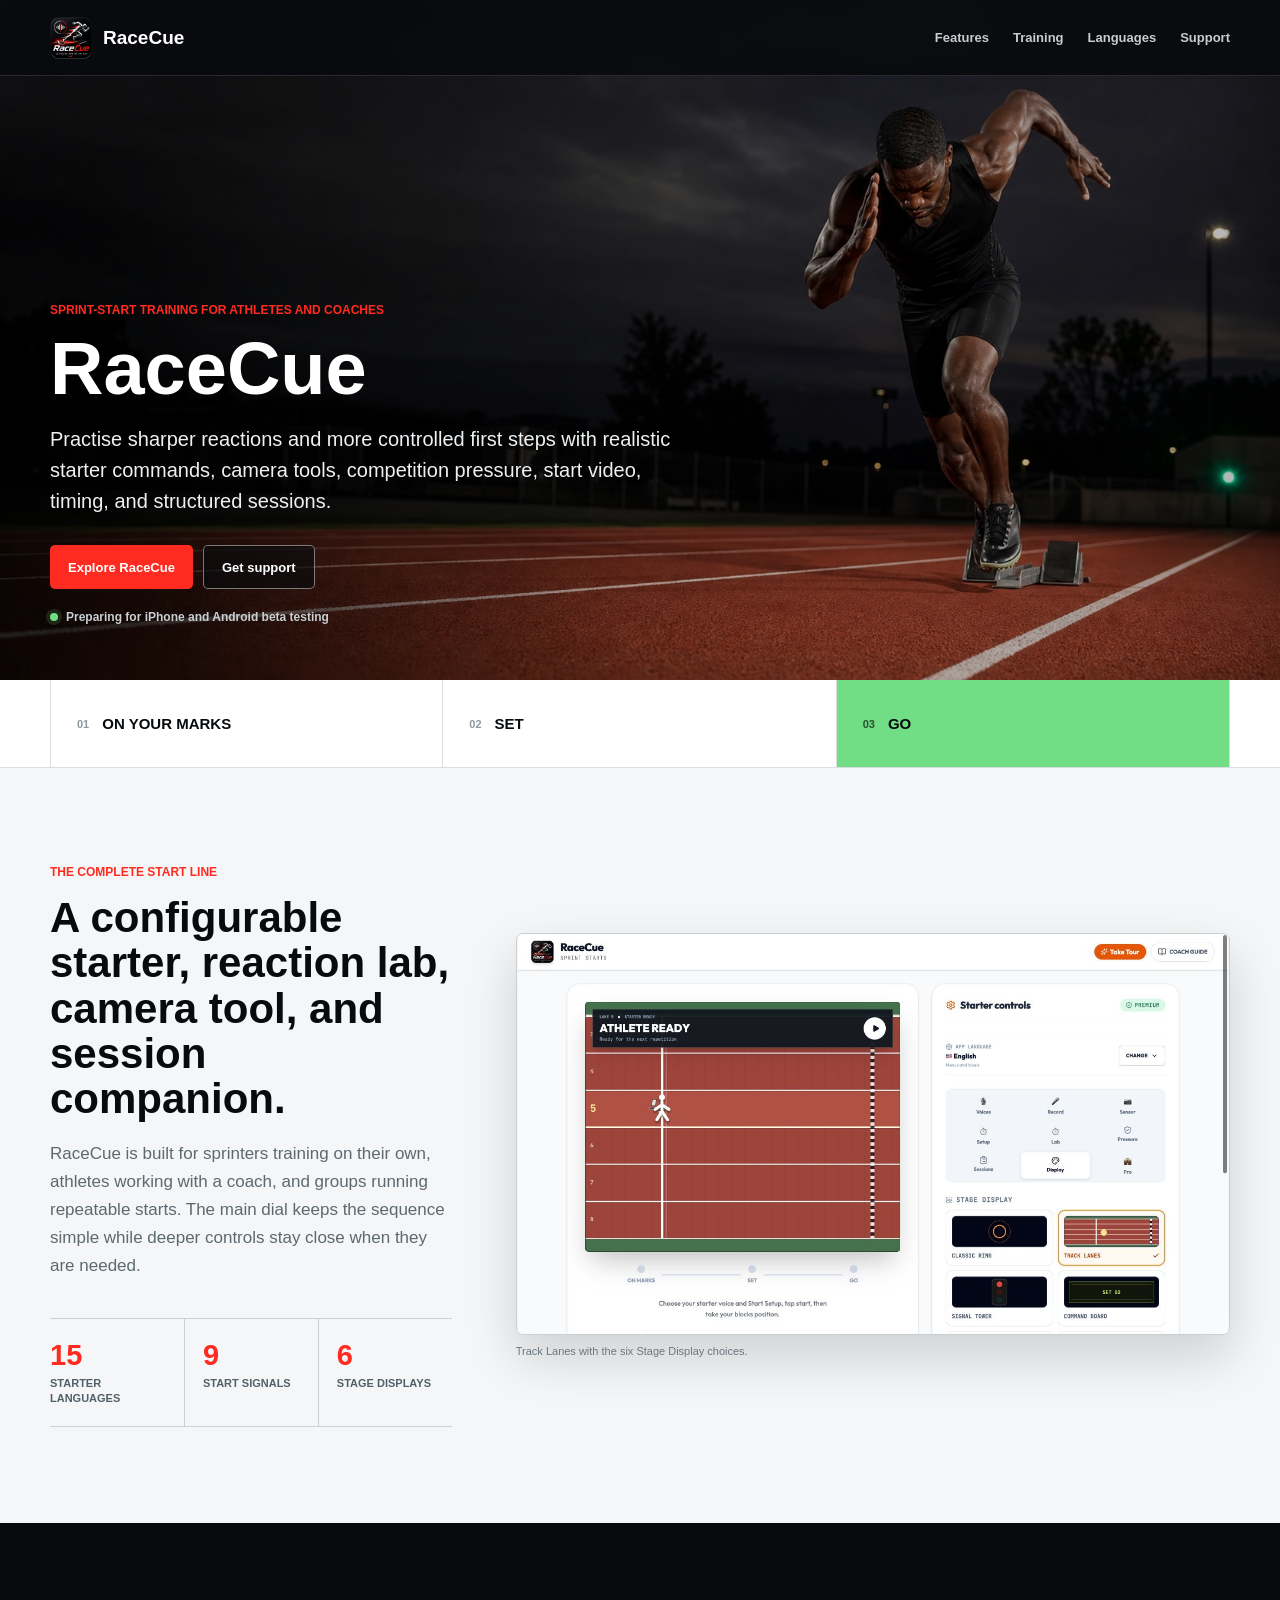
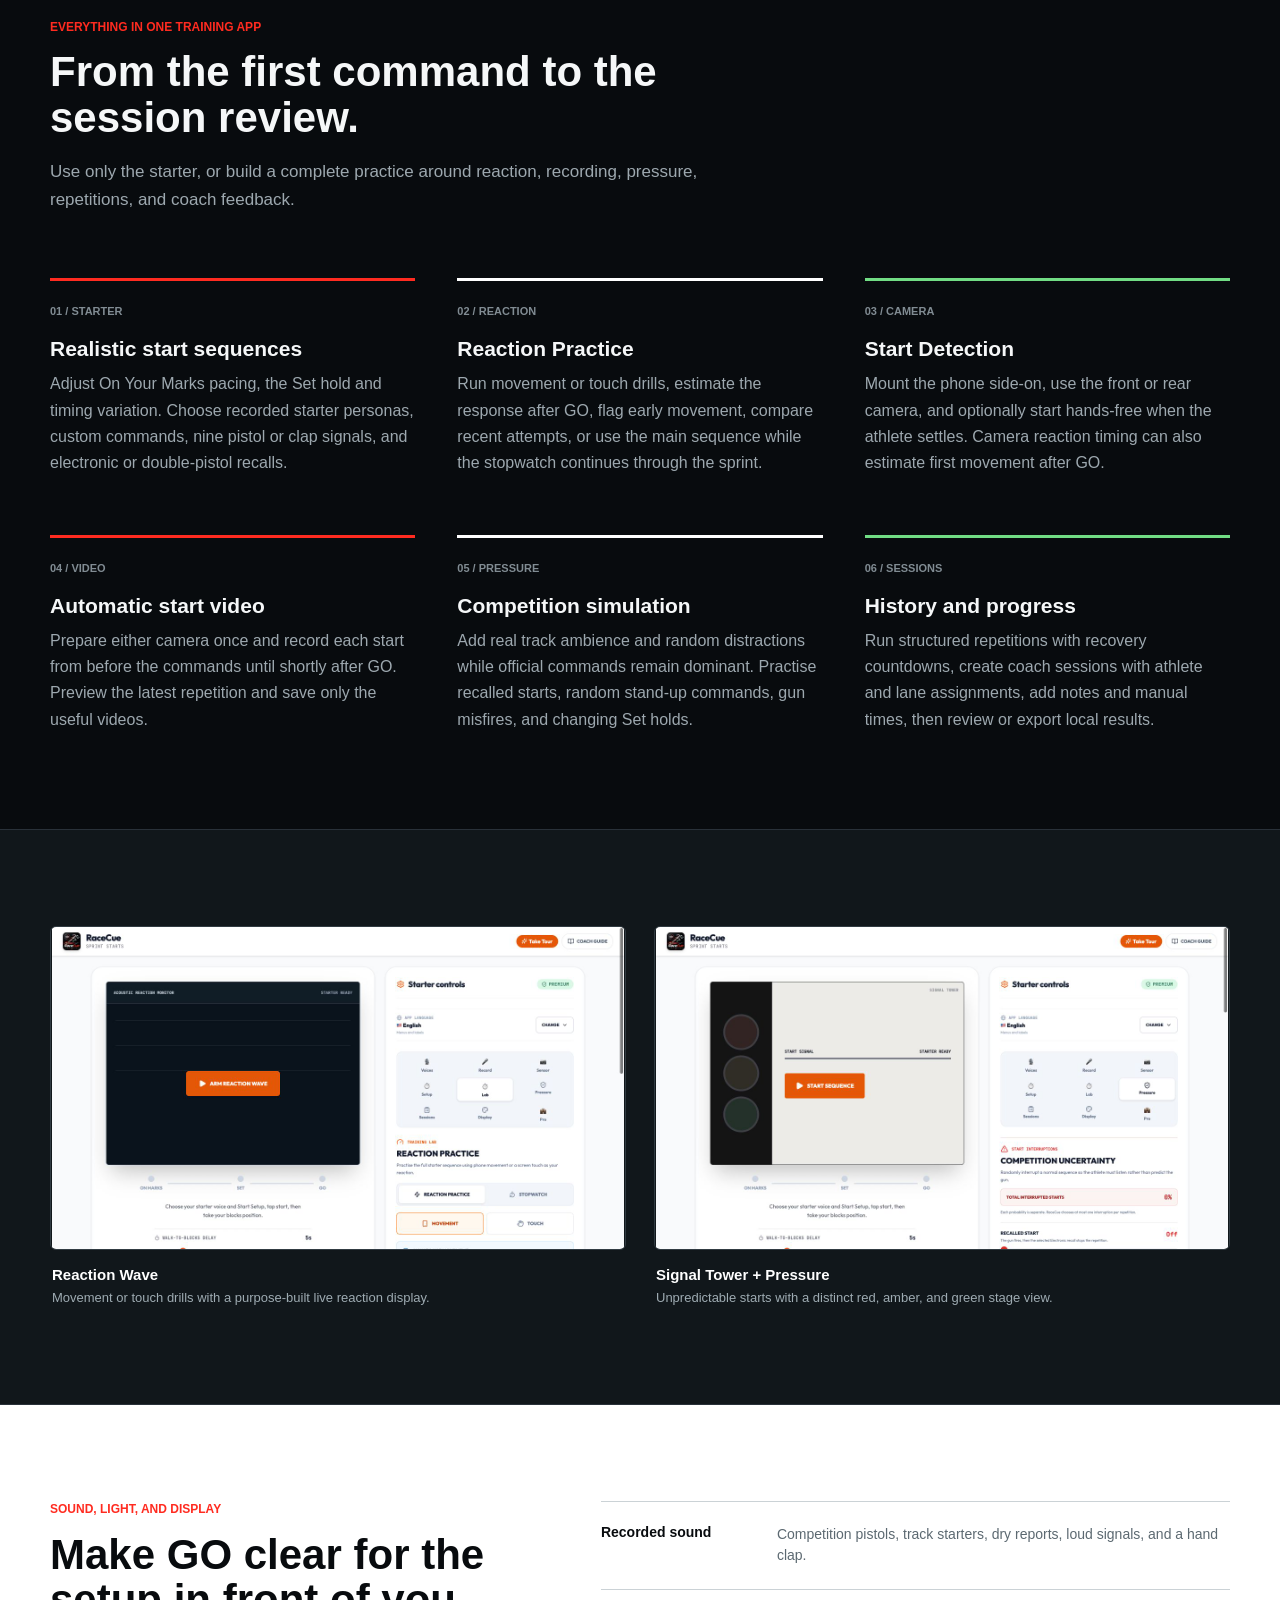
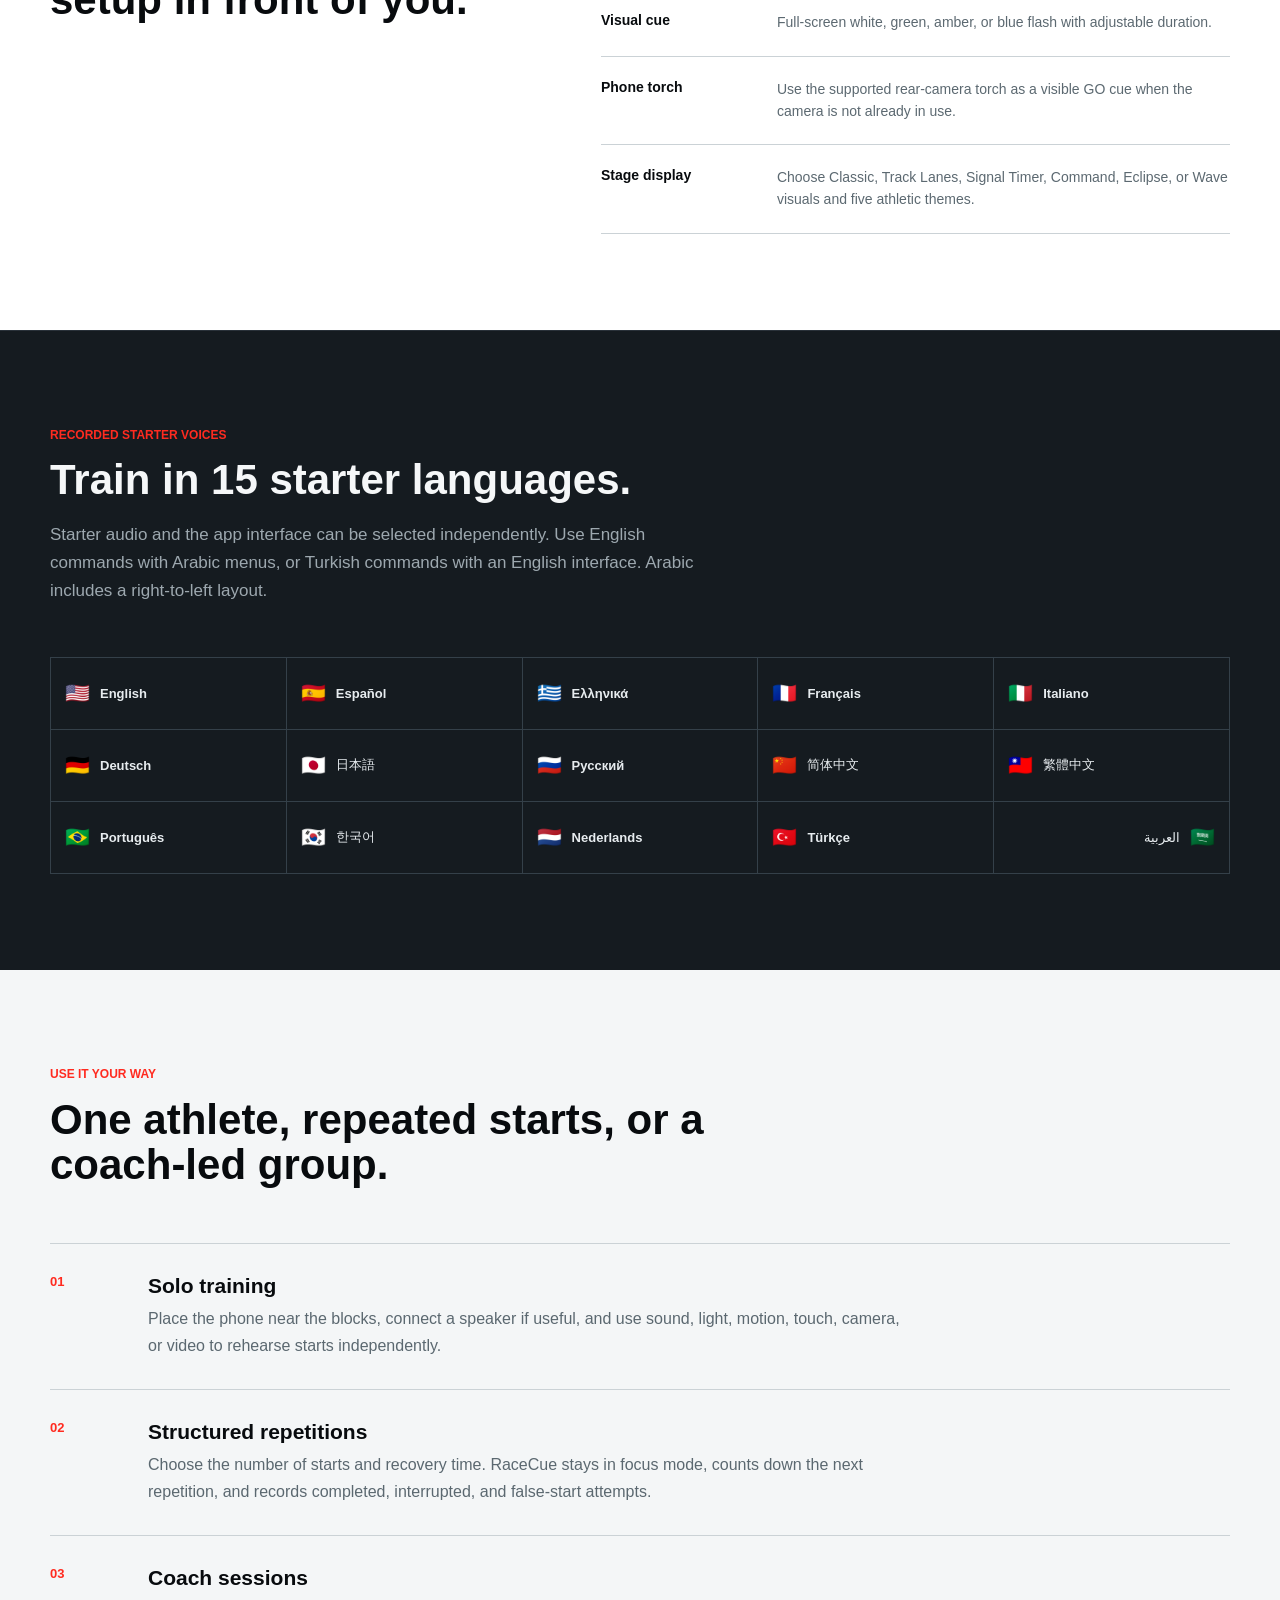
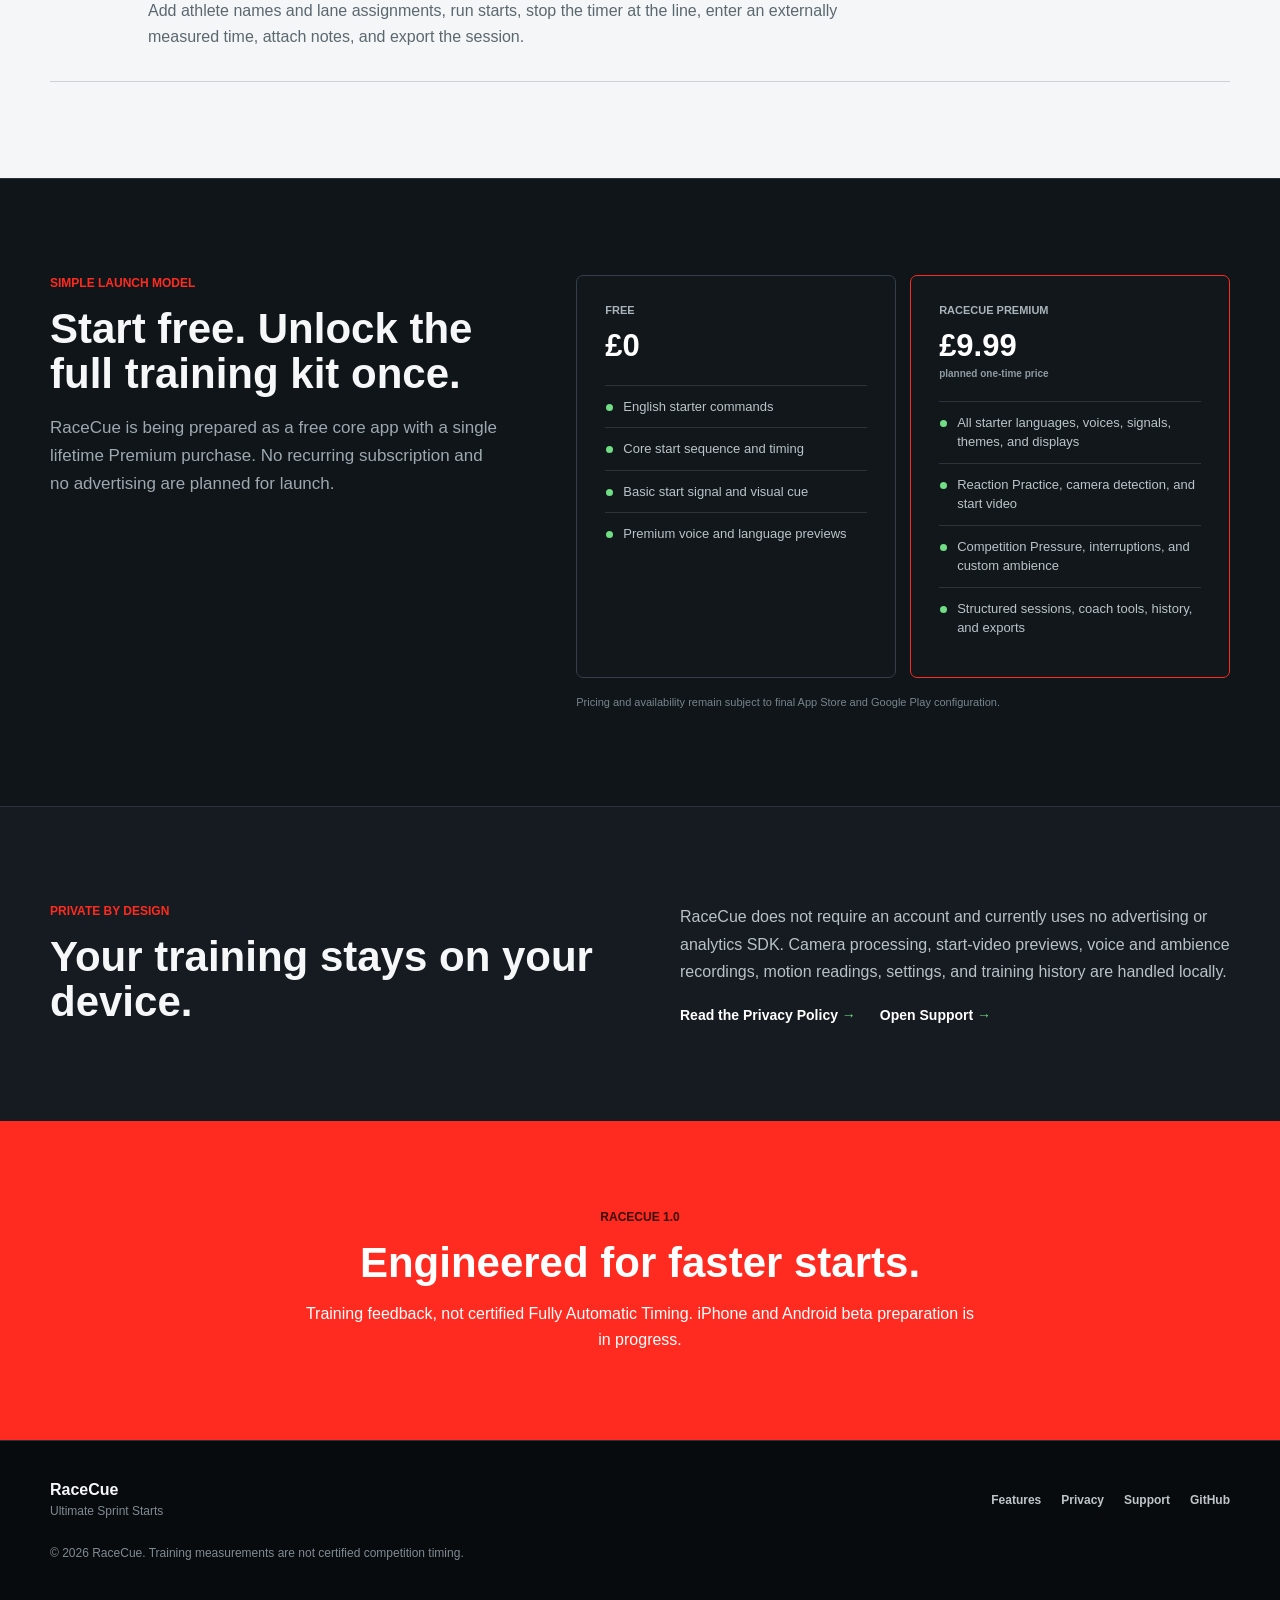
==== commit fe3d89a4: "Redesign RaceCue hero and product gallery" ====
--- a/index.html
+++ b/index.html
@@ -9,7 +9,7 @@
     <meta property="og:title" content="RaceCue | Ultimate Sprint Starts" />
     <meta property="og:description" content="Practise sharper sprint starts with realistic commands, reaction feedback, camera tools, competition simulation, and structured sessions." />
     <meta property="og:url" content="https://magkia800.github.io/" />
-    <meta property="og:image" content="https://magkia800.github.io/brand/racecue-app-screen.png" />
+    <meta property="og:image" content="https://magkia800.github.io/brand/racecue-hero-v2.jpg" />
     <meta name="twitter:card" content="summary_large_image" />
     <link rel="canonical" href="https://magkia800.github.io/" />
     <link rel="icon" type="image/png" href="./brand/racecue-icon-192.png" />
@@ -79,8 +79,8 @@
           </dl>
         </div>
         <figure class="product-shot">
-          <img src="./brand/racecue-app-screen.png" alt="RaceCue start dial beside its starter language and training controls" width="1280" height="720" />
-          <figcaption>The current RaceCue training interface.</figcaption>
+          <img src="./brand/racecue-app-screen-v2.jpg" alt="RaceCue Track Lanes stage display beside its display and theme controls" width="1280" height="720" />
+          <figcaption>Track Lanes with the six Stage Display choices.</figcaption>
         </figure>
       </section>
 
@@ -126,12 +126,12 @@
 
       <section class="section showcase-band" aria-label="RaceCue feature previews">
         <figure>
-          <img src="./brand/racecue-reaction-screen.png" alt="RaceCue Reaction Practice with movement and touch modes" width="1280" height="720" loading="lazy" />
-          <figcaption><strong>Reaction Practice</strong><span>Movement or touch drills with training-grade feedback.</span></figcaption>
+          <img src="./brand/racecue-reaction-screen-v2.jpg" alt="RaceCue Reaction Wave stage beside Reaction Practice movement and touch modes" width="1280" height="720" loading="lazy" />
+          <figcaption><strong>Reaction Wave</strong><span>Movement or touch drills with a purpose-built live reaction display.</span></figcaption>
         </figure>
         <figure>
-          <img src="./brand/racecue-pressure-screen.png" alt="RaceCue Competition Pressure and start-interruption controls" width="1280" height="720" loading="lazy" />
-          <figcaption><strong>Competition Pressure</strong><span>Unpredictable starts without masking the official commands.</span></figcaption>
+          <img src="./brand/racecue-pressure-screen-v2.jpg" alt="RaceCue Signal Tower stage beside Competition Pressure and interruption controls" width="1280" height="720" loading="lazy" />
+          <figcaption><strong>Signal Tower + Pressure</strong><span>Unpredictable starts with a distinct red, amber, and green stage view.</span></figcaption>
         </figure>
       </section>
 
--- a/site.css
+++ b/site.css
@@ -50,13 +50,13 @@
   overflow: hidden;
   isolation: isolate;
   background-color: #05080c;
-  background-image: url("./brand/racecue-logo.png");
-  background-position: 66% 46%;
+  background-image: url("./brand/racecue-hero-v2.jpg");
+  background-position: center center;
   background-repeat: no-repeat;
   background-size: cover;
 }
 
-.hero-shade { position: absolute; inset: 0; z-index: -1; background: rgba(0, 0, 0, 0.52); }
+.hero-shade { position: absolute; inset: 0; z-index: -1; background: rgba(0, 0, 0, 0.28); }
 .hero-content { width: min(100% - 48px, 1180px); margin: 0 auto; padding: 132px 0 56px; }
 .eyebrow { margin: 0 0 14px; color: var(--red); font-size: 12px; line-height: 1.4; font-weight: 800; text-transform: uppercase; }
 .hero h1 { margin: 0; max-width: 760px; color: #fff; font-size: 74px; line-height: 0.96; letter-spacing: 0; }
@@ -91,7 +91,7 @@
 .product-stats dt { color: var(--red); font-size: 29px; font-weight: 850; }
 .product-stats dd { margin: 4px 0 0; color: #526068; font-size: 11px; line-height: 1.35; font-weight: 750; text-transform: uppercase; }
 .product-shot { margin: 0; }
-.product-shot img { width: 100%; border: 1px solid #c9d0d4; border-radius: 7px; box-shadow: 0 22px 50px rgba(11, 18, 22, 0.16); }
+.product-shot img { width: 100%; height: auto; aspect-ratio: 16 / 9; object-fit: contain; border: 1px solid #c9d0d4; border-radius: 7px; box-shadow: 0 22px 50px rgba(11, 18, 22, 0.16); }
 .product-shot figcaption { margin-top: 10px; color: #6b777e; font-size: 11px; }
 
 .feature-section { background: var(--ink); }
@@ -106,7 +106,7 @@
 
 .showcase-band { display: grid; grid-template-columns: repeat(2, minmax(0, 1fr)); gap: 28px; background: #11171b; border-top: 1px solid var(--line); border-bottom: 1px solid var(--line); }
 .showcase-band figure { min-width: 0; margin: 0; }
-.showcase-band img { width: 100%; border: 1px solid #313b42; border-radius: 6px; }
+.showcase-band img { width: 100%; height: auto; aspect-ratio: 16 / 9; object-fit: contain; border: 1px solid #313b42; border-radius: 6px; }
 .showcase-band figcaption { padding: 16px 2px 0; display: flex; flex-direction: column; gap: 5px; }
 .showcase-band figcaption strong { color: #fff; font-size: 15px; }
 .showcase-band figcaption span { color: #9eabb2; font-size: 13px; line-height: 1.5; }
@@ -195,7 +195,8 @@
   .site-header nav a { font-size: 12px; }
   .site-header nav a:nth-child(2), .site-header nav a:nth-child(3) { display: none; }
   .wordmark span { display: none; }
-  .hero { min-height: clamp(550px, calc(100svh - 78px), 680px); background-position: 58% 44%; }
+  .hero { min-height: clamp(550px, calc(100svh - 78px), 680px); background-position: 68% center; }
+  .hero-shade { background: rgba(0, 0, 0, 0.42); }
   .hero-content { width: min(100% - 36px, 1180px); padding: 118px 0 42px; }
   .hero h1 { font-size: 50px; }
   .hero-copy { font-size: 17px; }
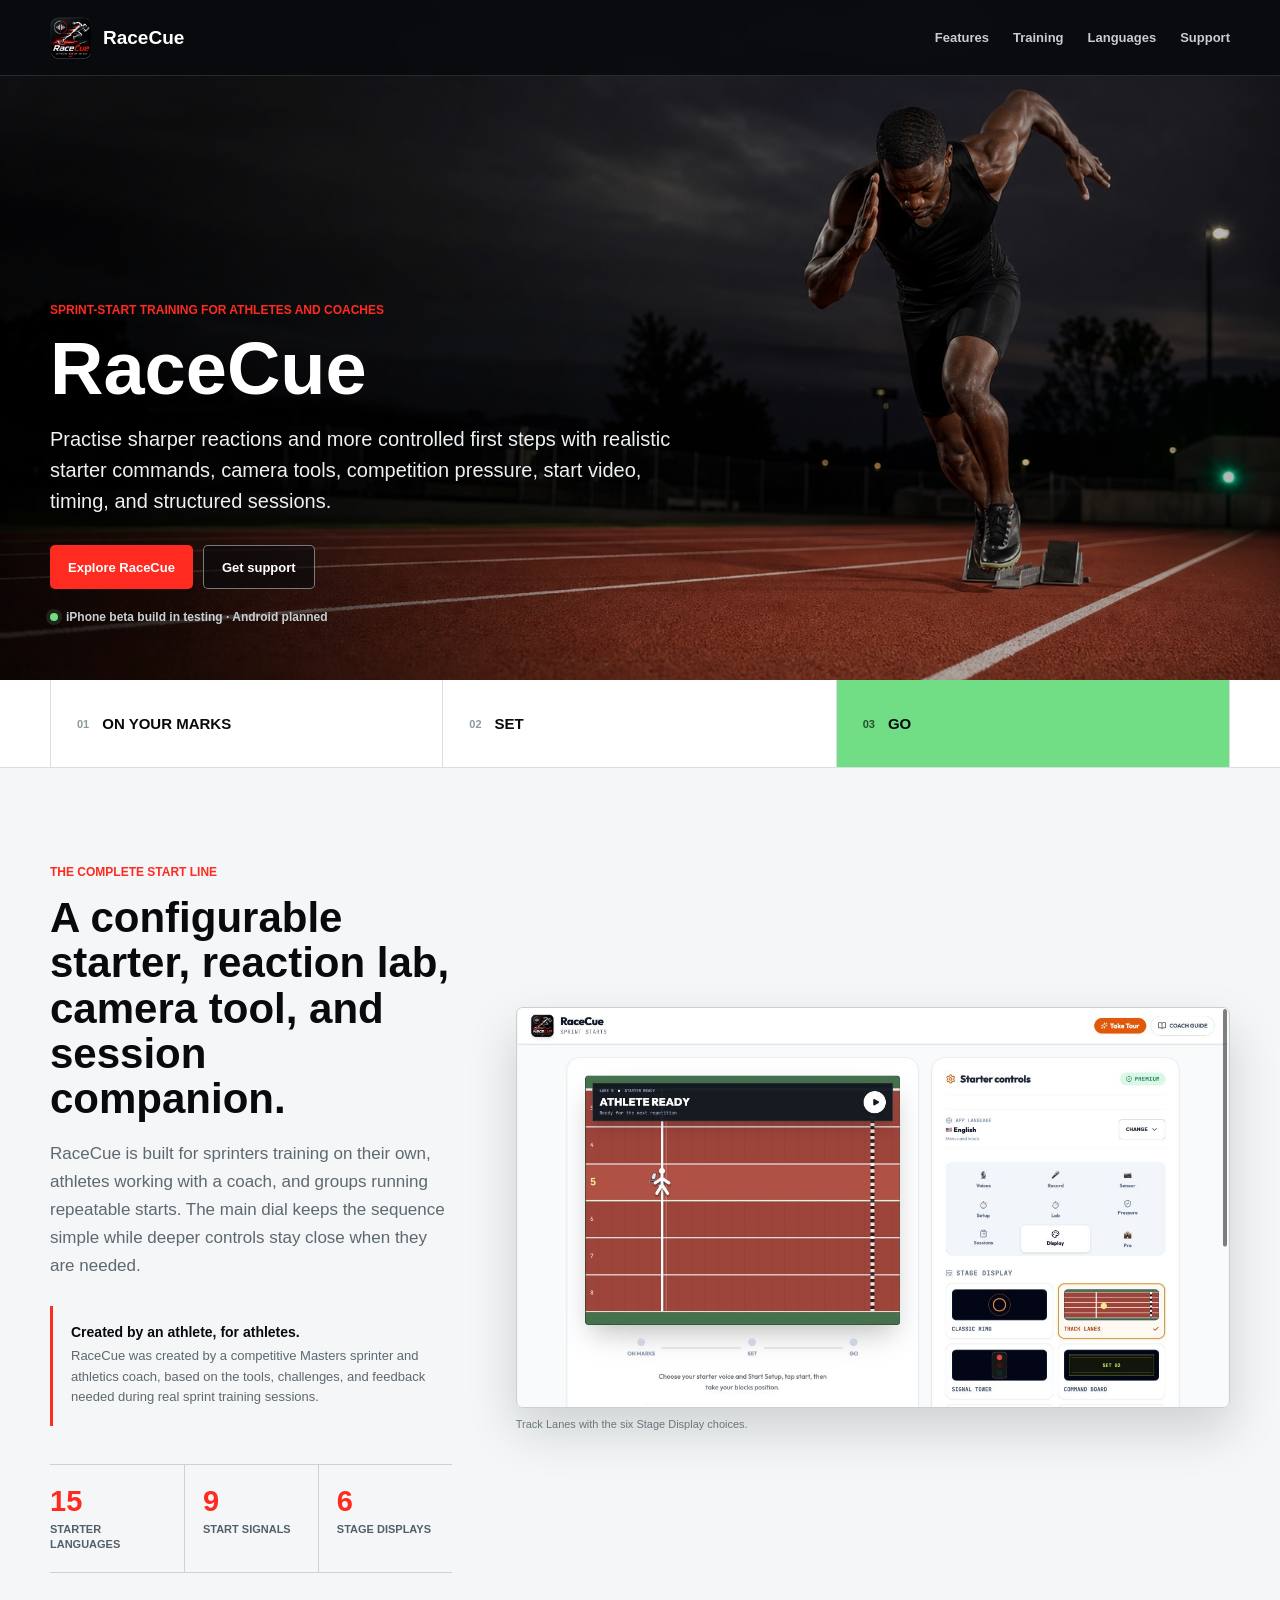
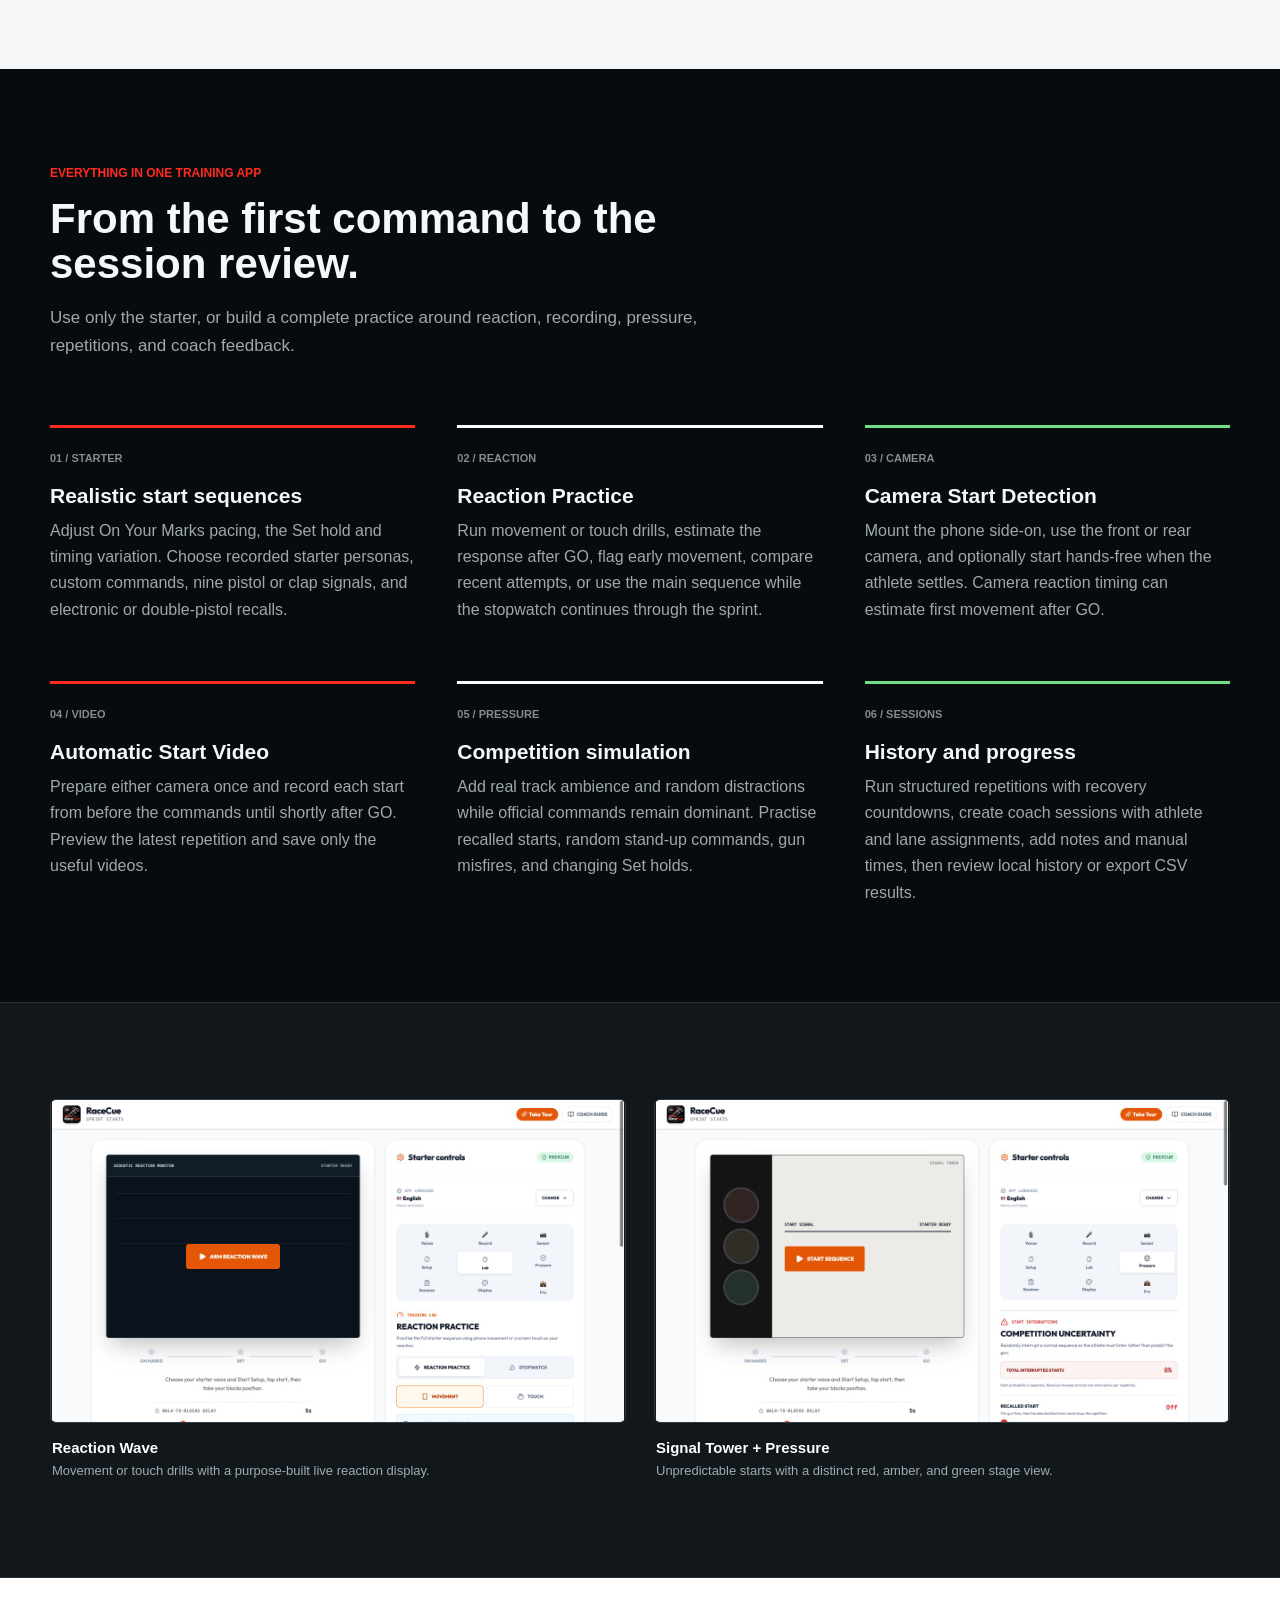
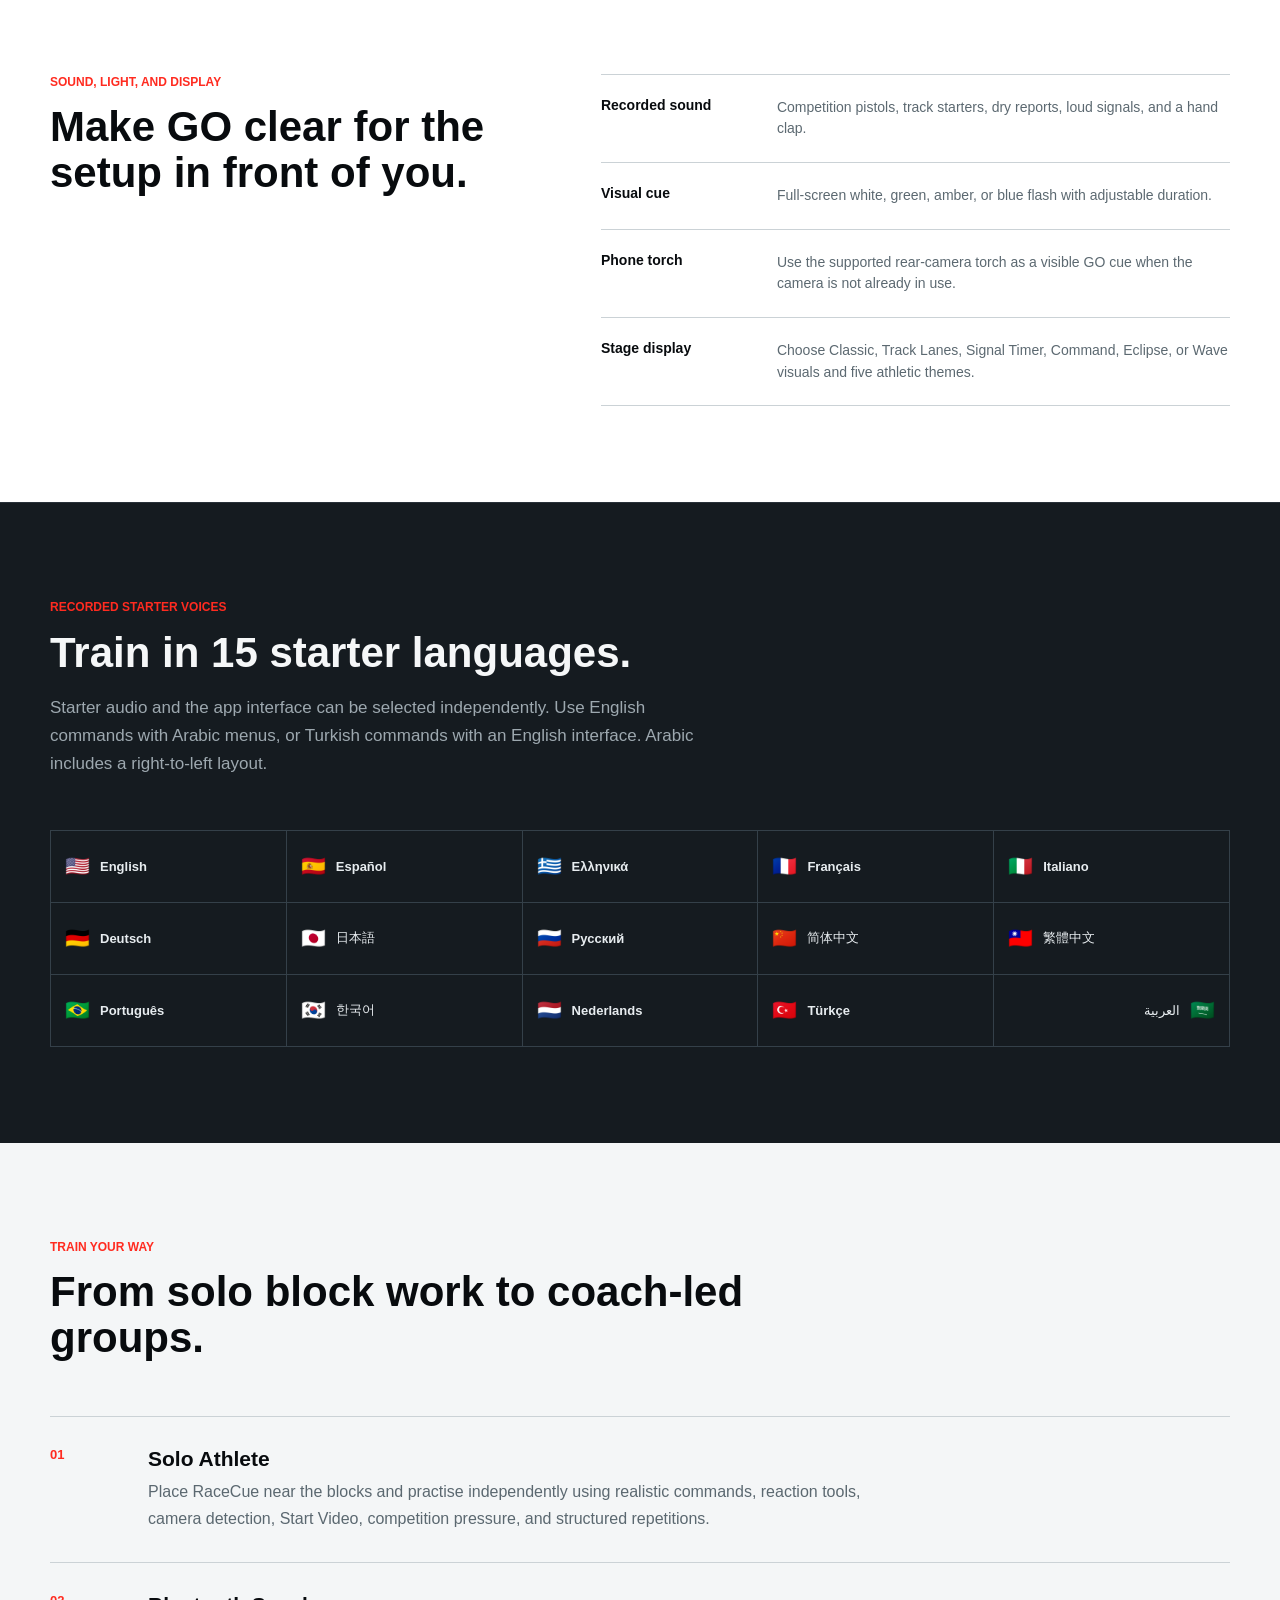
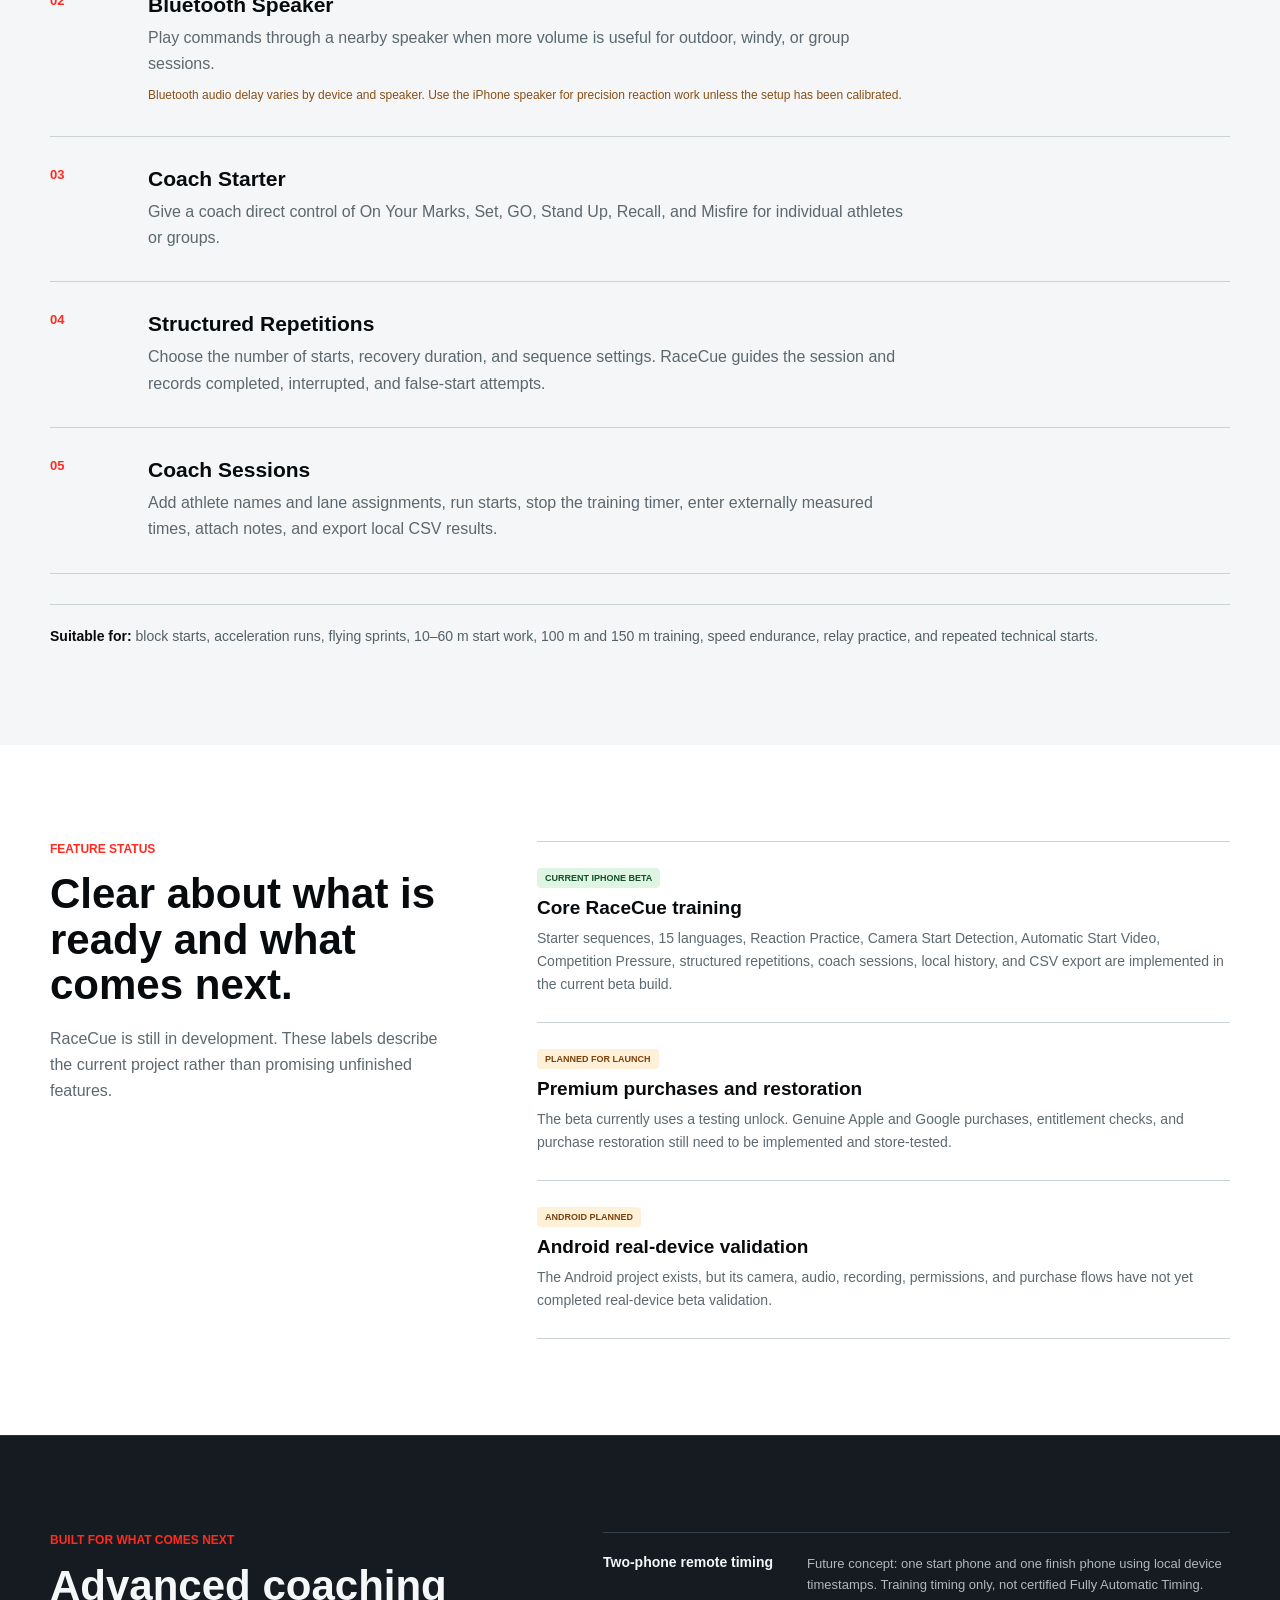
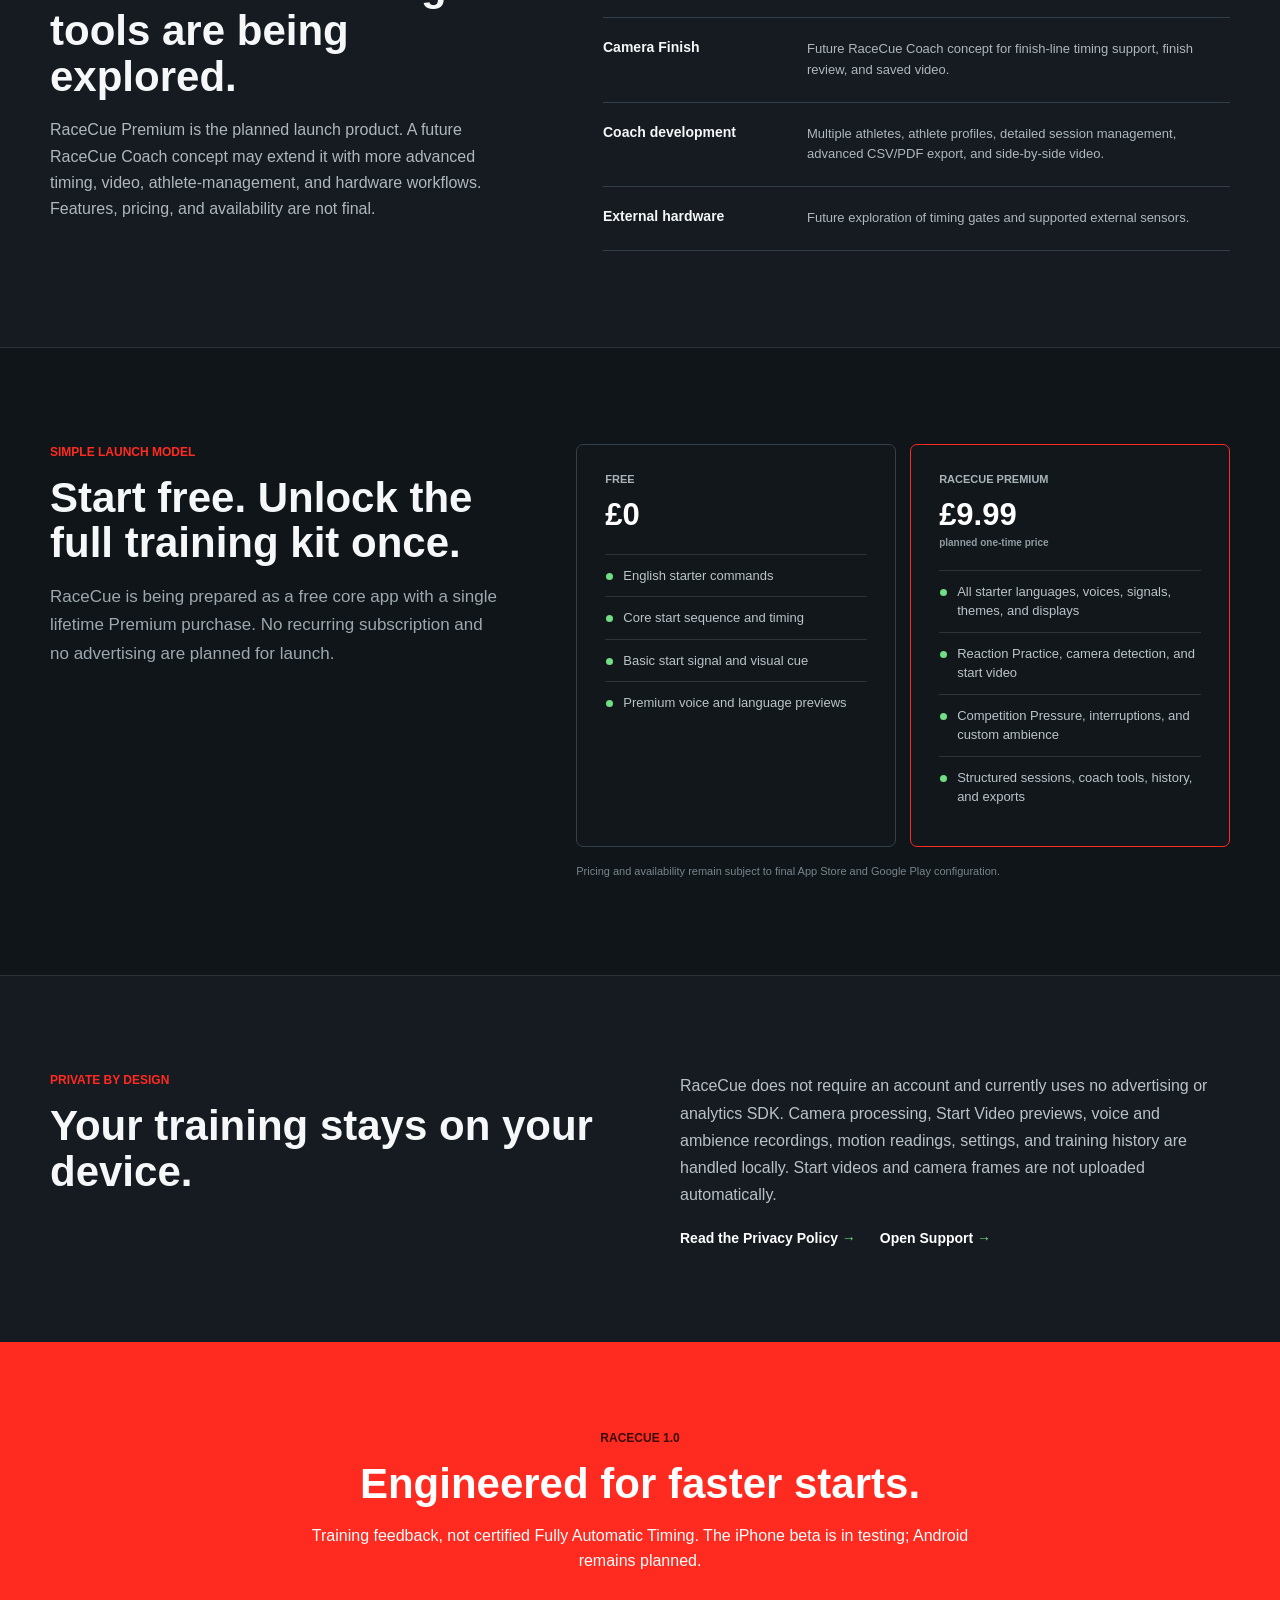
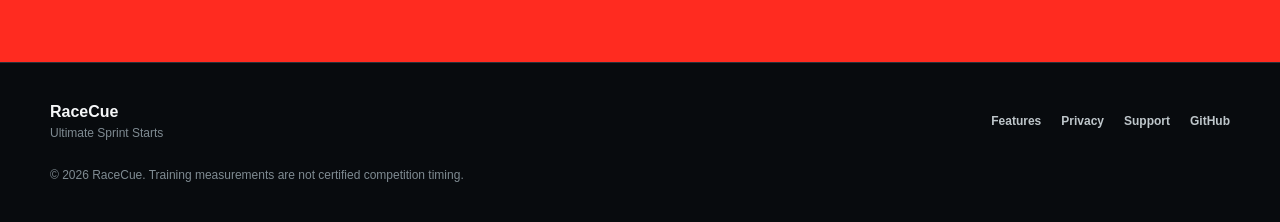
==== commit a129dfcd: "Clarify RaceCue beta features and roadmap" ====
--- a/index.html
+++ b/index.html
@@ -22,7 +22,7 @@
         "@type": "SoftwareApplication",
         "name": "RaceCue: Sprint Starts",
         "applicationCategory": "SportsApplication",
-        "operatingSystem": "iOS, Android",
+        "operatingSystem": "iOS",
         "description": "Sprint-start, reaction, camera, timing, competition simulation, and structured-session training for athletes and coaches.",
         "offers": {
           "@type": "Offer",
@@ -57,7 +57,7 @@
             <a class="button button-primary" href="#features">Explore RaceCue</a>
             <a class="button button-secondary" href="./support.html">Get support</a>
           </div>
-          <p class="availability"><span></span> Preparing for iPhone and Android beta testing</p>
+          <p class="availability"><span></span> iPhone beta build in testing · Android planned</p>
         </div>
       </section>
 
@@ -72,6 +72,10 @@
           <p class="eyebrow">The complete start line</p>
           <h2>A configurable starter, reaction lab, camera tool, and session companion.</h2>
           <p>RaceCue is built for sprinters training on their own, athletes working with a coach, and groups running repeatable starts. The main dial keeps the sequence simple while deeper controls stay close when they are needed.</p>
+          <aside class="creator-note">
+            <strong>Created by an athlete, for athletes.</strong>
+            <span>RaceCue was created by a competitive Masters sprinter and athletics coach, based on the tools, challenges, and feedback needed during real sprint training sessions.</span>
+          </aside>
           <dl class="product-stats">
             <div><dt>15</dt><dd>starter languages</dd></div>
             <div><dt>9</dt><dd>start signals</dd></div>
@@ -103,12 +107,12 @@
           </article>
           <article>
             <p class="feature-number">03 / CAMERA</p>
-            <h3>Start Detection</h3>
-            <p>Mount the phone side-on, use the front or rear camera, and optionally start hands-free when the athlete settles. Camera reaction timing can also estimate first movement after GO.</p>
+            <h3>Camera Start Detection</h3>
+            <p>Mount the phone side-on, use the front or rear camera, and optionally start hands-free when the athlete settles. Camera reaction timing can estimate first movement after GO.</p>
           </article>
           <article>
             <p class="feature-number">04 / VIDEO</p>
-            <h3>Automatic start video</h3>
+            <h3>Automatic Start Video</h3>
             <p>Prepare either camera once and record each start from before the commands until shortly after GO. Preview the latest repetition and save only the useful videos.</p>
           </article>
           <article>
@@ -119,7 +123,7 @@
           <article>
             <p class="feature-number">06 / SESSIONS</p>
             <h3>History and progress</h3>
-            <p>Run structured repetitions with recovery countdowns, create coach sessions with athlete and lane assignments, add notes and manual times, then review or export local results.</p>
+            <p>Run structured repetitions with recovery countdowns, create coach sessions with athlete and lane assignments, add notes and manual times, then review local history or export CSV results.</p>
           </article>
         </div>
       </section>
@@ -175,13 +179,55 @@
 
       <section class="section modes-band" id="training-modes">
         <div class="section-heading">
-          <p class="eyebrow">Use it your way</p>
-          <h2>One athlete, repeated starts, or a coach-led group.</h2>
+          <p class="eyebrow">Train Your Way</p>
+          <h2>From solo block work to coach-led groups.</h2>
         </div>
         <div class="mode-list">
-          <article><span>01</span><div><h3>Solo training</h3><p>Place the phone near the blocks, connect a speaker if useful, and use sound, light, motion, touch, camera, or video to rehearse starts independently.</p></div></article>
-          <article><span>02</span><div><h3>Structured repetitions</h3><p>Choose the number of starts and recovery time. RaceCue stays in focus mode, counts down the next repetition, and records completed, interrupted, and false-start attempts.</p></div></article>
-          <article><span>03</span><div><h3>Coach sessions</h3><p>Add athlete names and lane assignments, run starts, stop the timer at the line, enter an externally measured time, attach notes, and export the session.</p></div></article>
+          <article><span>01</span><div><h3>Solo Athlete</h3><p>Place RaceCue near the blocks and practise independently using realistic commands, reaction tools, camera detection, Start Video, competition pressure, and structured repetitions.</p></div></article>
+          <article><span>02</span><div><h3>Bluetooth Speaker</h3><p>Play commands through a nearby speaker when more volume is useful for outdoor, windy, or group sessions.</p><p class="mode-caution">Bluetooth audio delay varies by device and speaker. Use the iPhone speaker for precision reaction work unless the setup has been calibrated.</p></div></article>
+          <article><span>03</span><div><h3>Coach Starter</h3><p>Give a coach direct control of On Your Marks, Set, GO, Stand Up, Recall, and Misfire for individual athletes or groups.</p></div></article>
+          <article><span>04</span><div><h3>Structured Repetitions</h3><p>Choose the number of starts, recovery duration, and sequence settings. RaceCue guides the session and records completed, interrupted, and false-start attempts.</p></div></article>
+          <article><span>05</span><div><h3>Coach Sessions</h3><p>Add athlete names and lane assignments, run starts, stop the training timer, enter externally measured times, attach notes, and export local CSV results.</p></div></article>
+        </div>
+        <p class="training-examples"><strong>Suitable for:</strong> block starts, acceleration runs, flying sprints, 10–60 m start work, 100 m and 150 m training, speed endurance, relay practice, and repeated technical starts.</p>
+      </section>
+
+      <section class="section status-band" id="status" aria-labelledby="status-title">
+        <div class="status-intro">
+          <p class="eyebrow">Feature status</p>
+          <h2 id="status-title">Clear about what is ready and what comes next.</h2>
+          <p>RaceCue is still in development. These labels describe the current project rather than promising unfinished features.</p>
+        </div>
+        <div class="status-list">
+          <article>
+            <p class="status-label status-beta">Current iPhone beta</p>
+            <h3>Core RaceCue training</h3>
+            <p>Starter sequences, 15 languages, Reaction Practice, Camera Start Detection, Automatic Start Video, Competition Pressure, structured repetitions, coach sessions, local history, and CSV export are implemented in the current beta build.</p>
+          </article>
+          <article>
+            <p class="status-label status-planned">Planned for launch</p>
+            <h3>Premium purchases and restoration</h3>
+            <p>The beta currently uses a testing unlock. Genuine Apple and Google purchases, entitlement checks, and purchase restoration still need to be implemented and store-tested.</p>
+          </article>
+          <article>
+            <p class="status-label status-planned">Android planned</p>
+            <h3>Android real-device validation</h3>
+            <p>The Android project exists, but its camera, audio, recording, permissions, and purchase flows have not yet completed real-device beta validation.</p>
+          </article>
+        </div>
+      </section>
+
+      <section class="section roadmap-band" aria-labelledby="roadmap-title">
+        <div>
+          <p class="eyebrow">Built for what comes next</p>
+          <h2 id="roadmap-title">Advanced coaching tools are being explored.</h2>
+          <p>RaceCue Premium is the planned launch product. A future RaceCue Coach concept may extend it with more advanced timing, video, athlete-management, and hardware workflows. Features, pricing, and availability are not final.</p>
+        </div>
+        <div class="roadmap-list">
+          <div><strong>Two-phone remote timing</strong><span>Future concept: one start phone and one finish phone using local device timestamps. Training timing only, not certified Fully Automatic Timing.</span></div>
+          <div><strong>Camera Finish</strong><span>Future RaceCue Coach concept for finish-line timing support, finish review, and saved video.</span></div>
+          <div><strong>Coach development</strong><span>Multiple athletes, athlete profiles, detailed session management, advanced CSV/PDF export, and side-by-side video.</span></div>
+          <div><strong>External hardware</strong><span>Future exploration of timing gates and supported external sensors.</span></div>
         </div>
       </section>
 
@@ -222,7 +268,7 @@
           <h2>Your training stays on your device.</h2>
         </div>
         <div>
-          <p>RaceCue does not require an account and currently uses no advertising or analytics SDK. Camera processing, start-video previews, voice and ambience recordings, motion readings, settings, and training history are handled locally.</p>
+          <p>RaceCue does not require an account and currently uses no advertising or analytics SDK. Camera processing, Start Video previews, voice and ambience recordings, motion readings, settings, and training history are handled locally. Start videos and camera frames are not uploaded automatically.</p>
           <div class="inline-links">
             <a class="text-link" href="./privacy.html">Read the Privacy Policy <span aria-hidden="true">→</span></a>
             <a class="text-link" href="./support.html">Open Support <span aria-hidden="true">→</span></a>
@@ -233,7 +279,7 @@
       <section class="release-band">
         <p class="eyebrow">RaceCue 1.0</p>
         <h2>Engineered for faster starts.</h2>
-        <p>Training feedback, not certified Fully Automatic Timing. iPhone and Android beta preparation is in progress.</p>
+        <p>Training feedback, not certified Fully Automatic Timing. The iPhone beta is in testing; Android remains planned.</p>
       </section>
     </main>
 
--- a/site.css
+++ b/site.css
@@ -85,6 +85,9 @@
 
 .product-intro { display: grid; grid-template-columns: minmax(260px, 0.72fr) minmax(520px, 1.28fr); gap: 64px; align-items: center; background: var(--paper); color: var(--ink); }
 .product-copy > p:last-of-type { color: #5d6970; }
+.creator-note { margin-top: 26px; padding: 18px 0 18px 18px; display: flex; flex-direction: column; gap: 6px; border-left: 3px solid var(--red); }
+.creator-note strong { font-size: 14px; }
+.creator-note span { color: #5d6970; font-size: 13px; line-height: 1.6; }
 .product-stats { margin: 38px 0 0; display: grid; grid-template-columns: repeat(3, 1fr); border-top: 1px solid #cbd2d6; border-bottom: 1px solid #cbd2d6; }
 .product-stats div { min-width: 0; padding: 20px 12px 20px 0; }
 .product-stats div + div { padding-left: 18px; border-left: 1px solid #cbd2d6; }
@@ -129,6 +132,26 @@
 .mode-list article > span { color: var(--red); font-size: 13px; font-weight: 850; }
 .mode-list h3 { margin: 0 0 8px; }
 .mode-list p { max-width: 760px; color: #5b6870; }
+.mode-list .mode-caution { margin-top: 8px; color: #8b4f17; font-size: 12px; }
+.training-examples { margin: 30px 0 0; padding: 20px 0 0; color: #526068; font-size: 14px; line-height: 1.7; border-top: 1px solid #cbd2d6; }
+.training-examples strong { color: var(--ink); }
+
+.status-band { display: grid; grid-template-columns: 0.74fr 1.26fr; gap: 80px; background: #fff; color: var(--ink); }
+.status-intro > p:last-child { margin: 18px 0 0; color: #5d6970; font-size: 16px; line-height: 1.65; }
+.status-list { border-top: 1px solid #cbd2d6; }
+.status-list article { padding: 26px 0; border-bottom: 1px solid #cbd2d6; }
+.status-list h3 { margin: 9px 0 8px; font-size: 19px; }
+.status-list article > p:last-child { margin: 0; color: #5c6971; font-size: 14px; line-height: 1.65; }
+.status-label { width: fit-content; margin: 0; padding: 5px 8px; border-radius: 4px; font-size: 9px; font-weight: 850; text-transform: uppercase; }
+.status-beta { color: #154f25; background: #dff5e4; }
+.status-planned { color: #79420c; background: #fff0d8; }
+
+.roadmap-band { display: grid; grid-template-columns: 0.86fr 1.14fr; gap: 80px; background: #151b20; border-top: 1px solid var(--line); }
+.roadmap-band > div:first-child > p:last-child { margin: 18px 0 0; color: #aeb8bd; font-size: 16px; line-height: 1.65; }
+.roadmap-list { border-top: 1px solid #344049; }
+.roadmap-list div { padding: 21px 0; display: grid; grid-template-columns: 180px 1fr; gap: 24px; border-bottom: 1px solid #344049; }
+.roadmap-list strong { font-size: 14px; }
+.roadmap-list span { color: #aeb8bd; font-size: 13px; line-height: 1.6; }
 
 .pricing-band { background: var(--ink-soft); border-top: 1px solid var(--line); }
 .pricing-band { display: grid; grid-template-columns: 0.82fr 1.18fr; column-gap: 72px; align-items: start; }
@@ -182,10 +205,11 @@
 .compact-footer p { margin: 0; }
 
 @media (max-width: 980px) {
-  .product-intro, .pricing-band { grid-template-columns: 1fr; }
+  .product-intro, .pricing-band, .status-band, .roadmap-band { grid-template-columns: 1fr; }
   .product-shot { margin-top: 8px; }
   .beta-note { grid-column: auto; }
   .pricing-options { margin-top: 16px; }
+  .status-list, .roadmap-list { margin-top: 8px; }
   .language-list { grid-template-columns: repeat(3, 1fr); }
 }
 
@@ -218,6 +242,7 @@
   .language-list { grid-template-columns: repeat(2, 1fr); margin-top: 40px; }
   .language-list li { min-height: 64px; padding: 13px 10px; font-size: 11px; }
   .mode-list article { grid-template-columns: 42px 1fr; gap: 12px; }
+  .roadmap-list div { grid-template-columns: 1fr; gap: 7px; }
   .pricing-options article { padding: 24px 20px; }
   footer { grid-template-columns: 1fr; }
   footer nav { flex-wrap: wrap; }
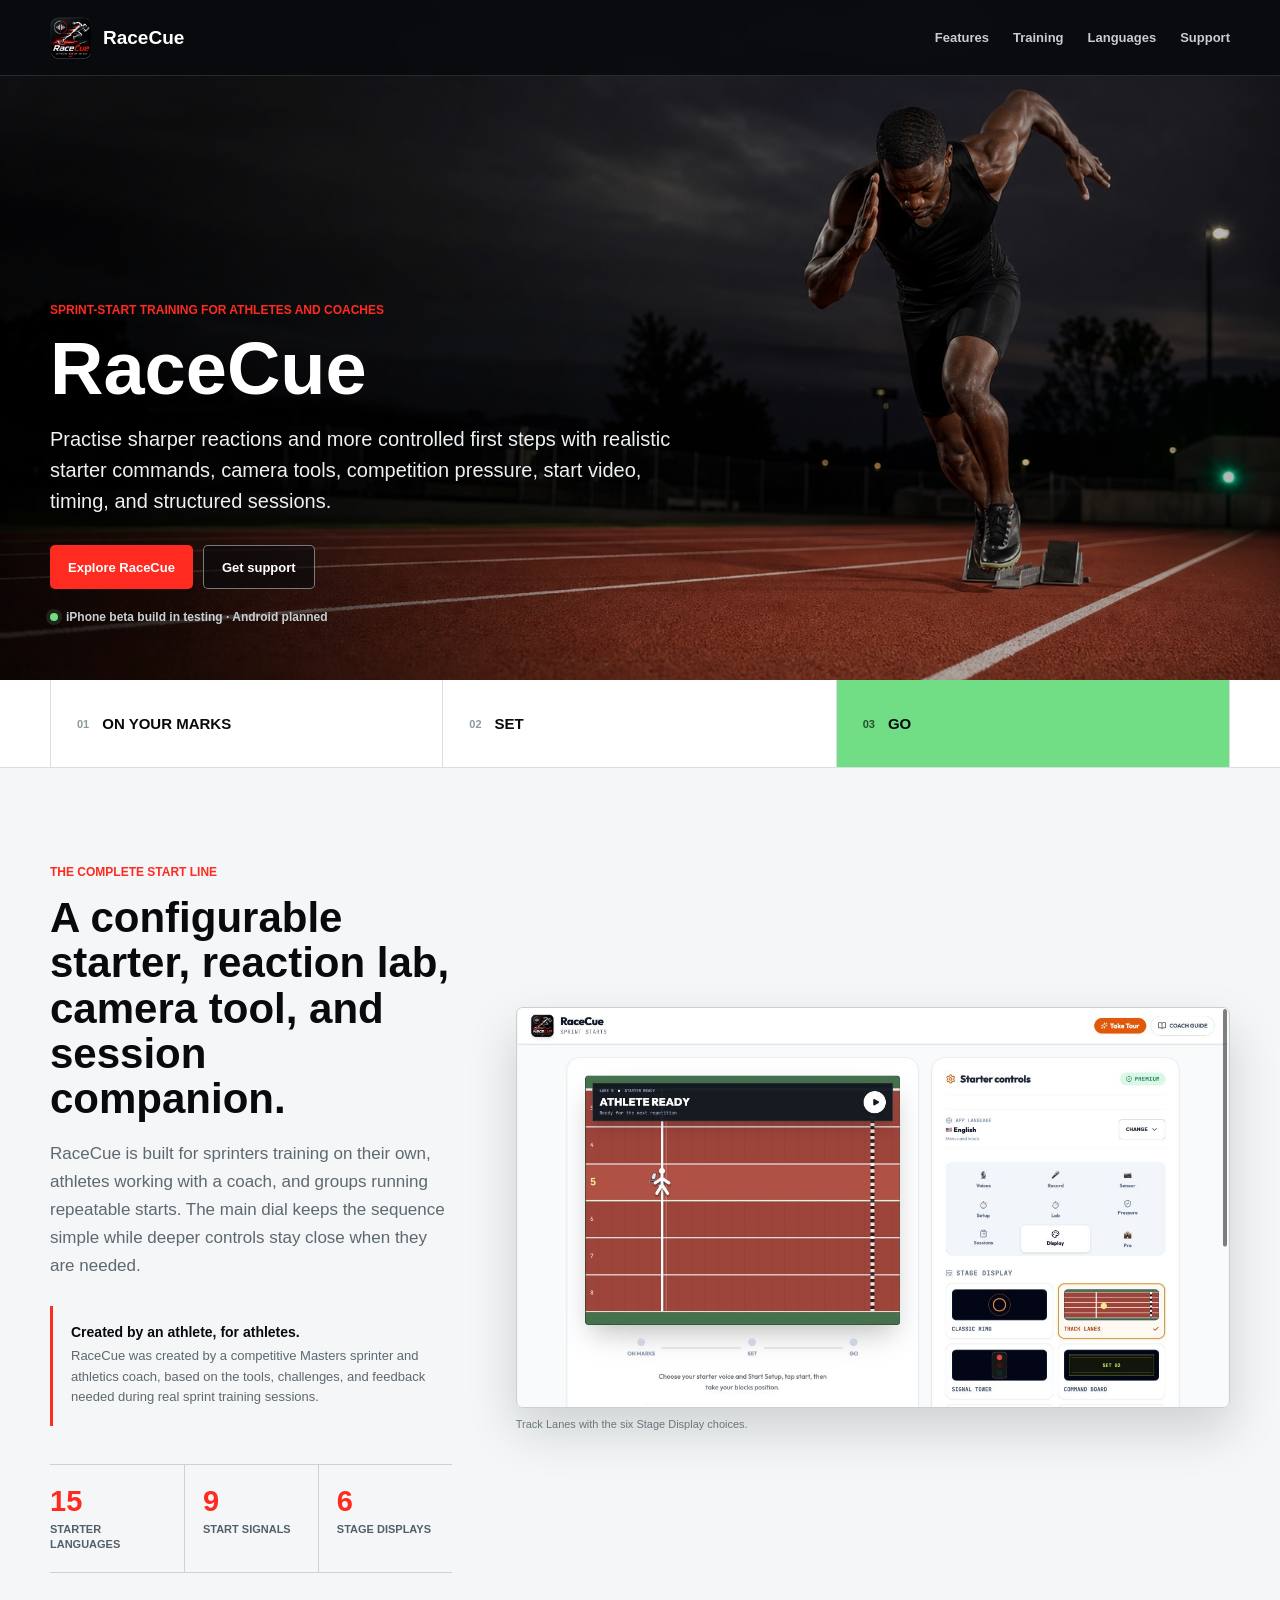
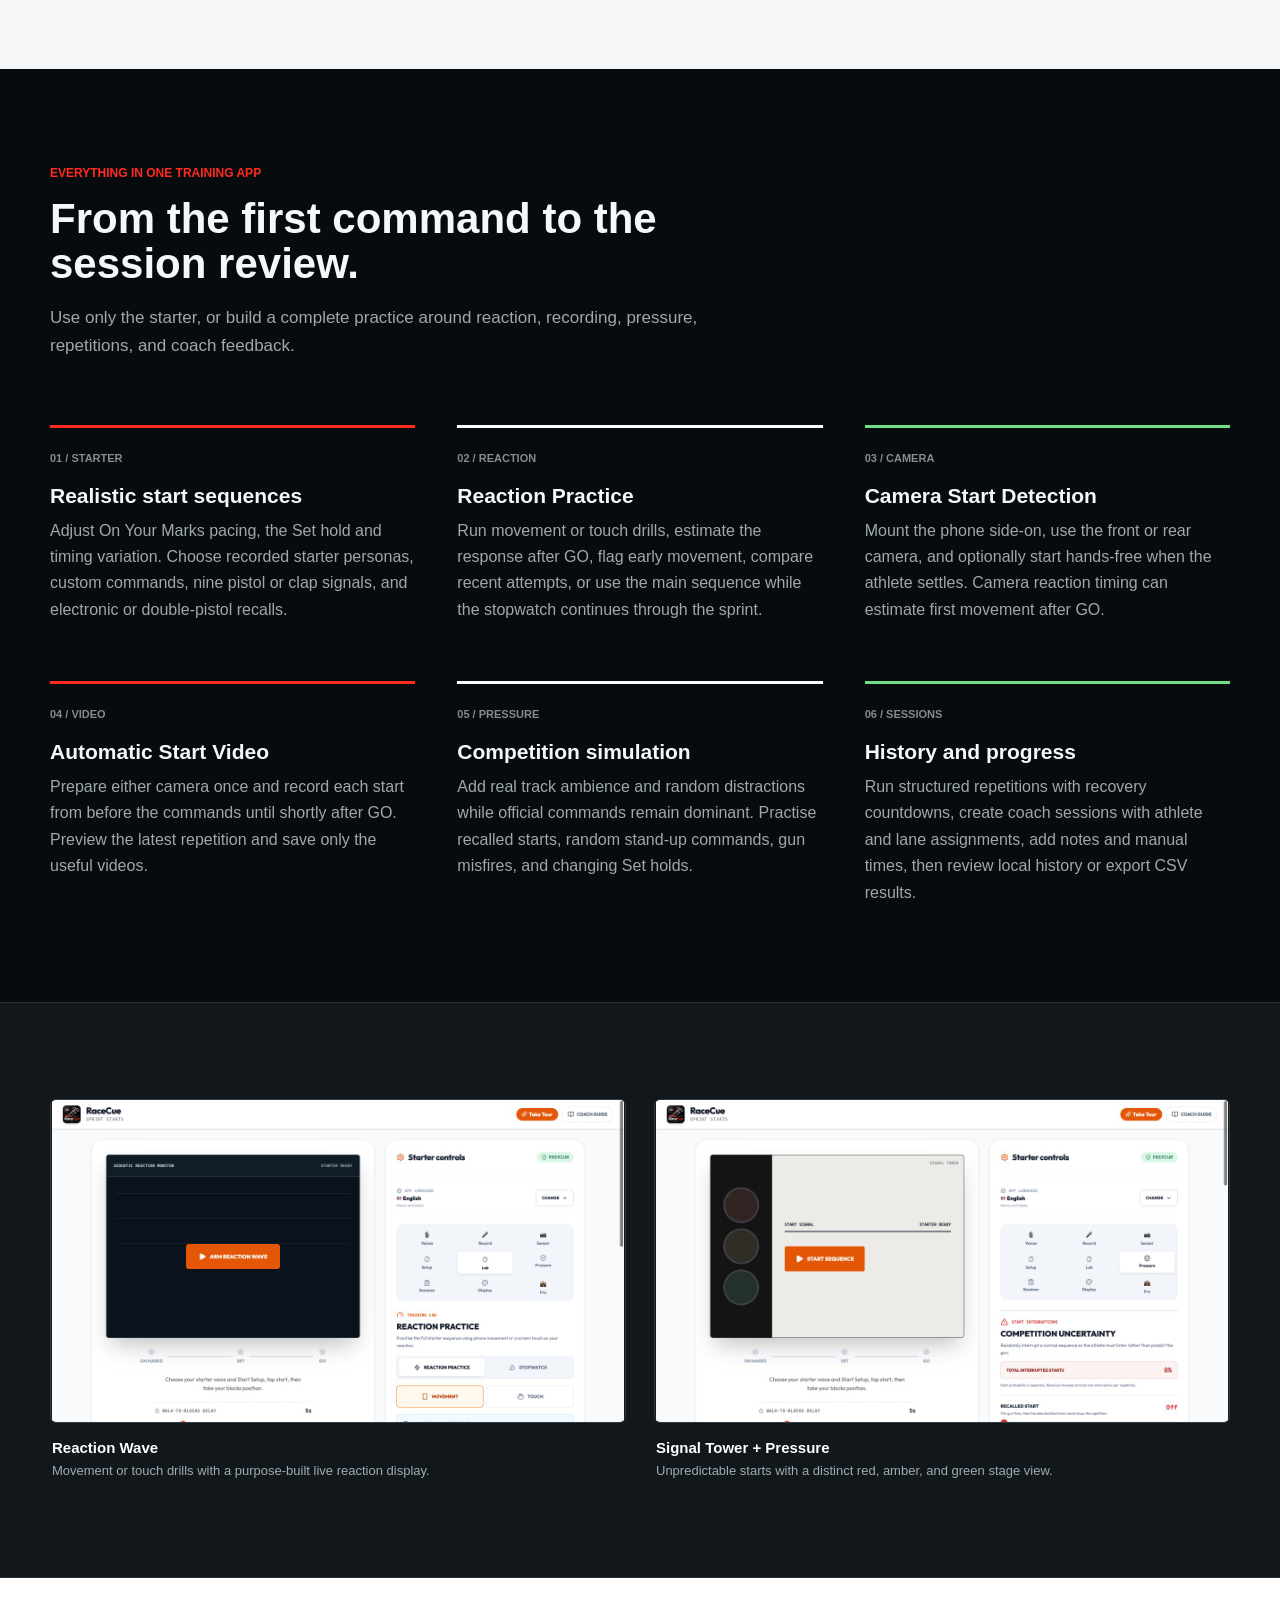
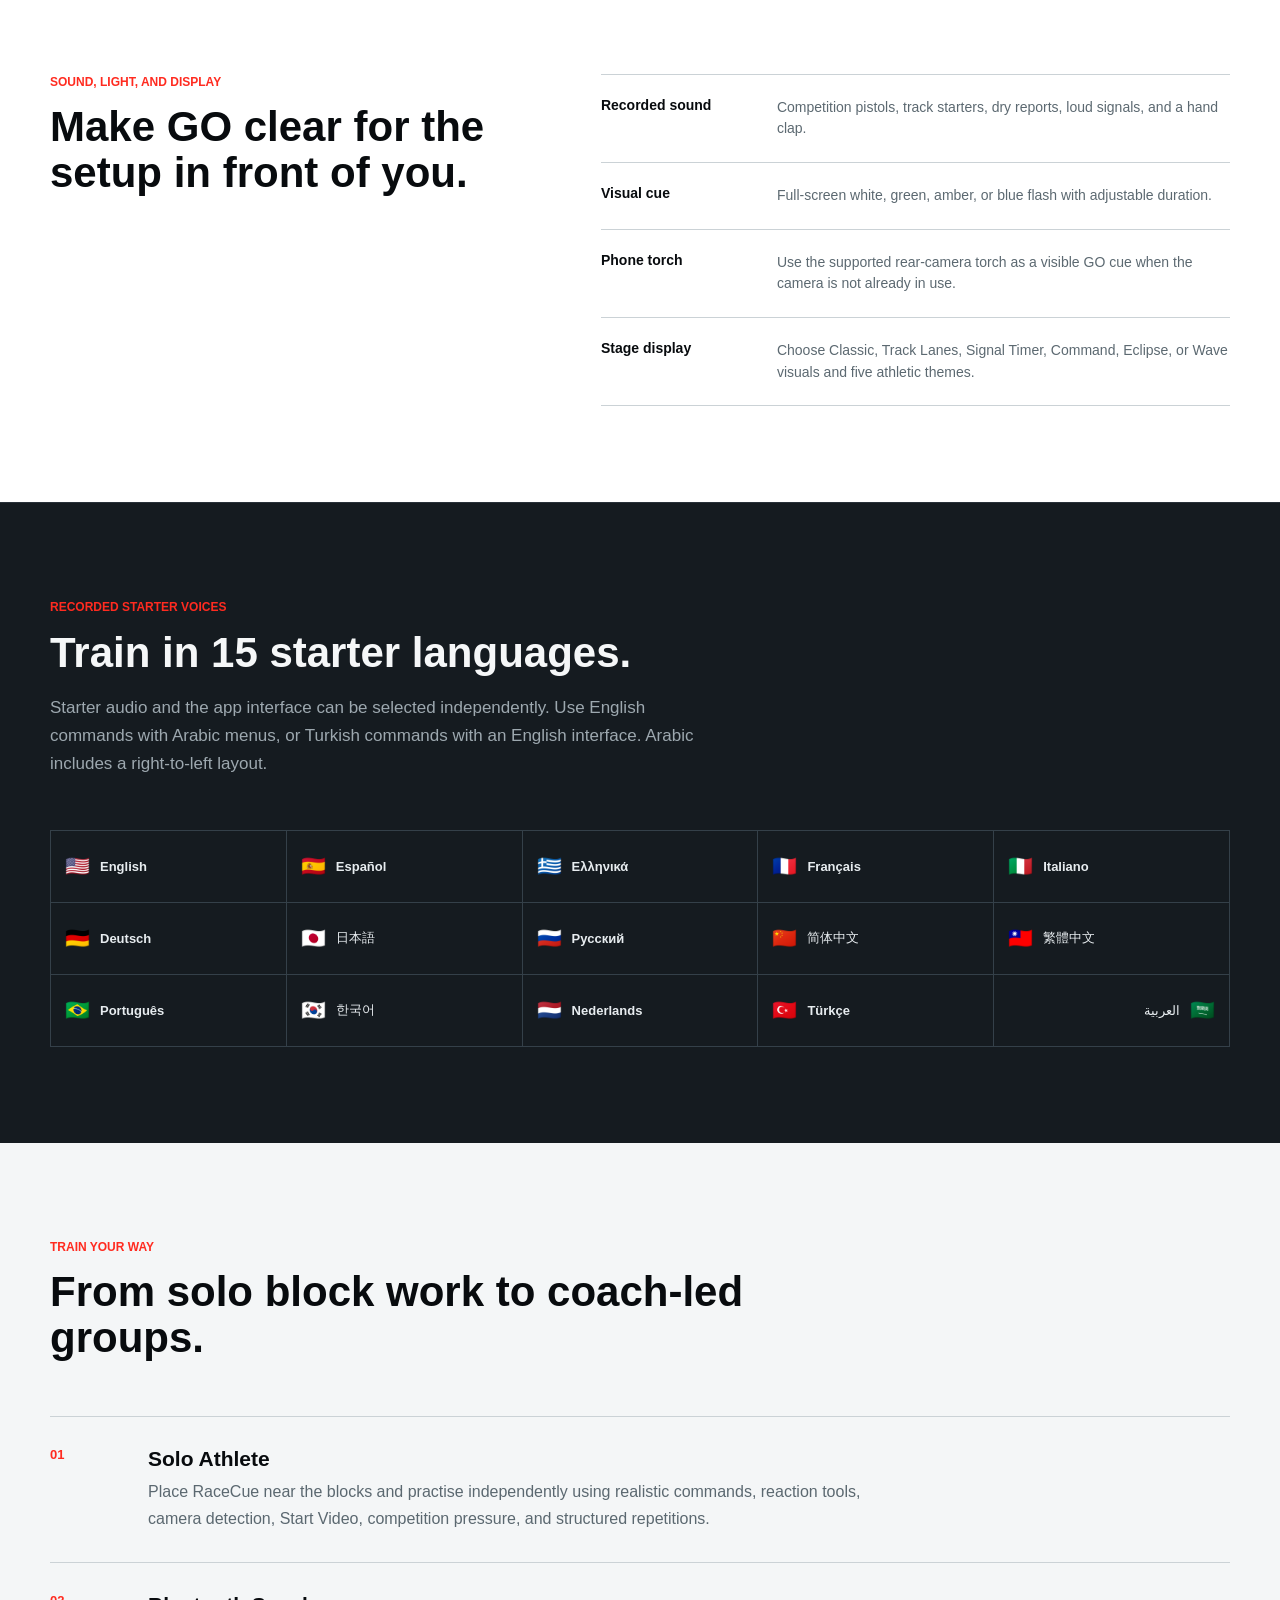
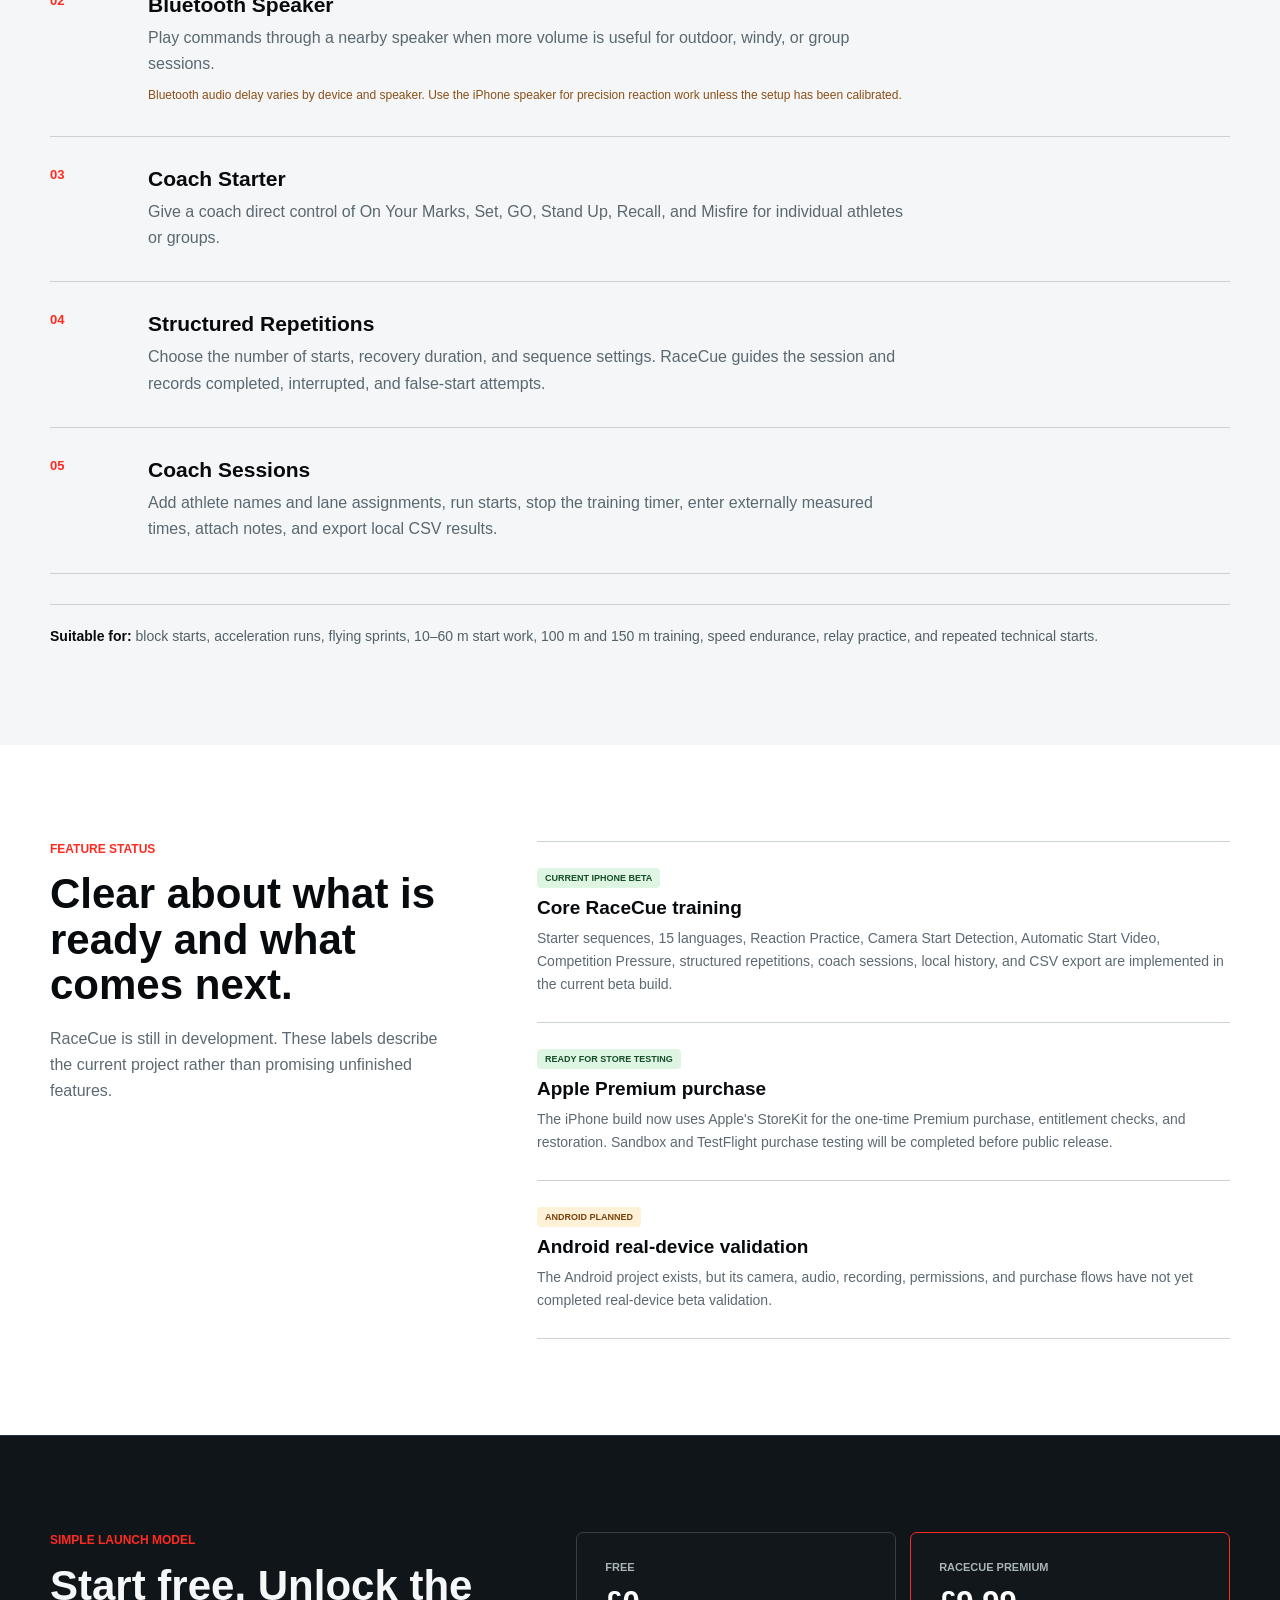
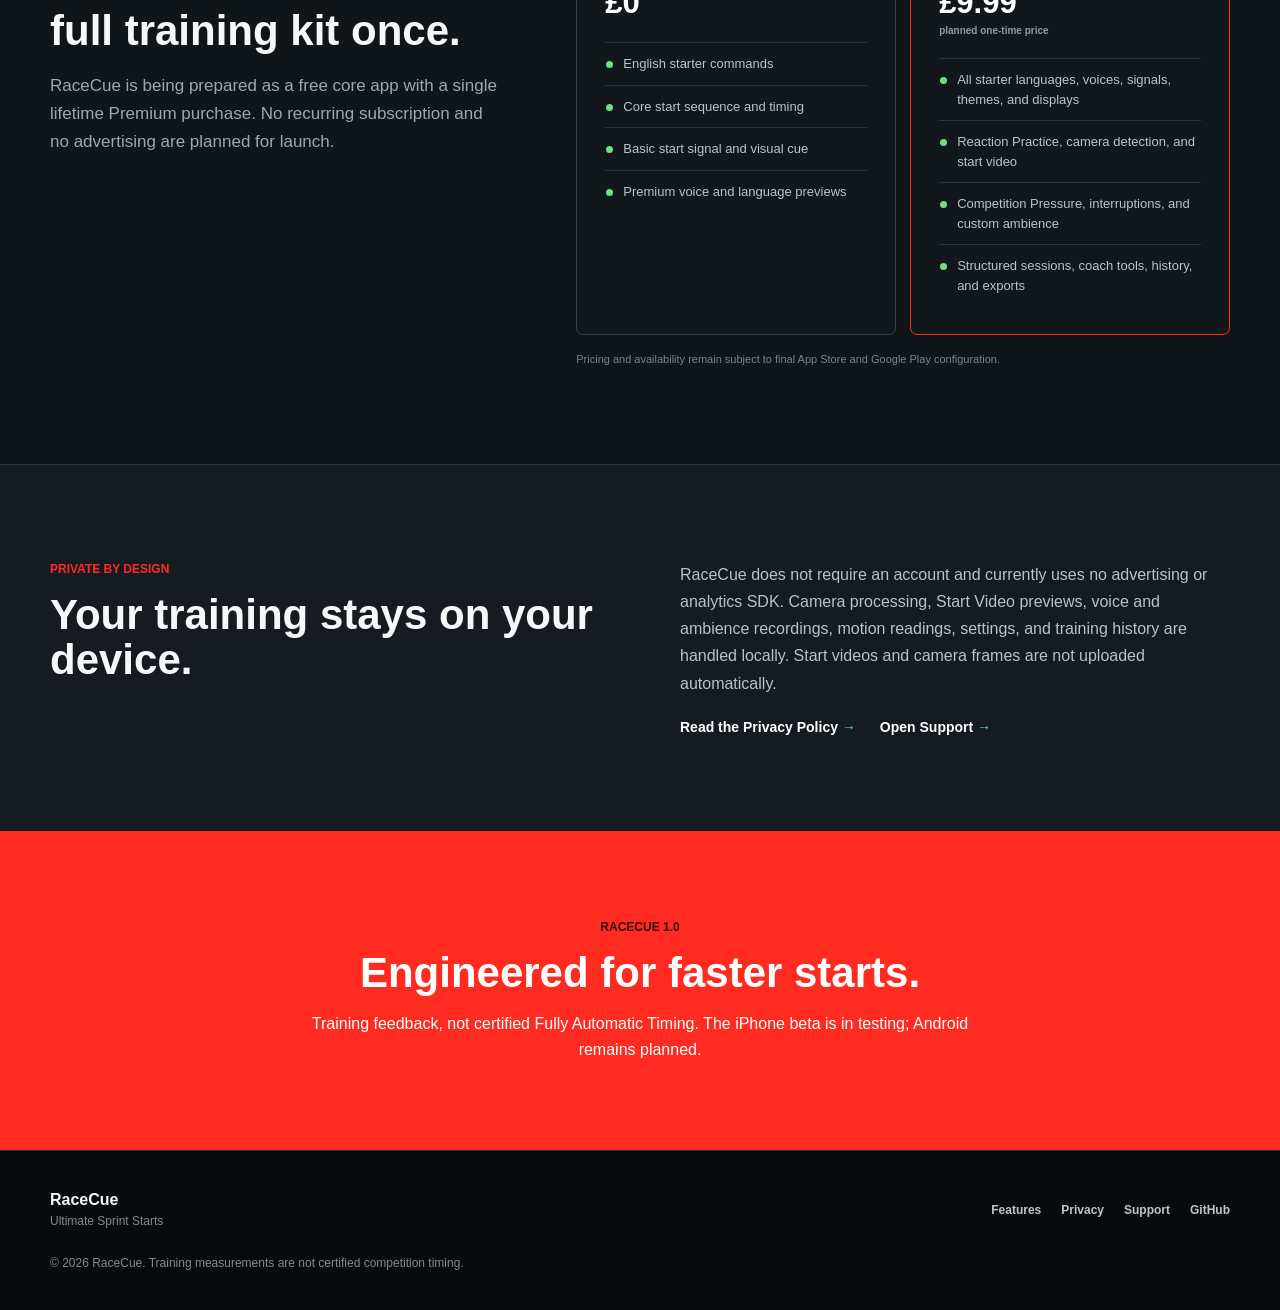
==== commit dae3b200: "Update RaceCue site for App Store release" ====
--- a/index.html
+++ b/index.html
@@ -205,29 +205,15 @@
             <p>Starter sequences, 15 languages, Reaction Practice, Camera Start Detection, Automatic Start Video, Competition Pressure, structured repetitions, coach sessions, local history, and CSV export are implemented in the current beta build.</p>
           </article>
           <article>
-            <p class="status-label status-planned">Planned for launch</p>
-            <h3>Premium purchases and restoration</h3>
-            <p>The beta currently uses a testing unlock. Genuine Apple and Google purchases, entitlement checks, and purchase restoration still need to be implemented and store-tested.</p>
+            <p class="status-label status-beta">Ready for store testing</p>
+            <h3>Apple Premium purchase</h3>
+            <p>The iPhone build now uses Apple's StoreKit for the one-time Premium purchase, entitlement checks, and restoration. Sandbox and TestFlight purchase testing will be completed before public release.</p>
           </article>
           <article>
             <p class="status-label status-planned">Android planned</p>
             <h3>Android real-device validation</h3>
             <p>The Android project exists, but its camera, audio, recording, permissions, and purchase flows have not yet completed real-device beta validation.</p>
           </article>
-        </div>
-      </section>
-
-      <section class="section roadmap-band" aria-labelledby="roadmap-title">
-        <div>
-          <p class="eyebrow">Built for what comes next</p>
-          <h2 id="roadmap-title">Advanced coaching tools are being explored.</h2>
-          <p>RaceCue Premium is the planned launch product. A future RaceCue Coach concept may extend it with more advanced timing, video, athlete-management, and hardware workflows. Features, pricing, and availability are not final.</p>
-        </div>
-        <div class="roadmap-list">
-          <div><strong>Two-phone remote timing</strong><span>Future concept: one start phone and one finish phone using local device timestamps. Training timing only, not certified Fully Automatic Timing.</span></div>
-          <div><strong>Camera Finish</strong><span>Future RaceCue Coach concept for finish-line timing support, finish review, and saved video.</span></div>
-          <div><strong>Coach development</strong><span>Multiple athletes, athlete profiles, detailed session management, advanced CSV/PDF export, and side-by-side video.</span></div>
-          <div><strong>External hardware</strong><span>Future exploration of timing gates and supported external sensors.</span></div>
         </div>
       </section>
 
--- a/site.css
+++ b/site.css
@@ -145,13 +145,6 @@
 .status-label { width: fit-content; margin: 0; padding: 5px 8px; border-radius: 4px; font-size: 9px; font-weight: 850; text-transform: uppercase; }
 .status-beta { color: #154f25; background: #dff5e4; }
 .status-planned { color: #79420c; background: #fff0d8; }
-
-.roadmap-band { display: grid; grid-template-columns: 0.86fr 1.14fr; gap: 80px; background: #151b20; border-top: 1px solid var(--line); }
-.roadmap-band > div:first-child > p:last-child { margin: 18px 0 0; color: #aeb8bd; font-size: 16px; line-height: 1.65; }
-.roadmap-list { border-top: 1px solid #344049; }
-.roadmap-list div { padding: 21px 0; display: grid; grid-template-columns: 180px 1fr; gap: 24px; border-bottom: 1px solid #344049; }
-.roadmap-list strong { font-size: 14px; }
-.roadmap-list span { color: #aeb8bd; font-size: 13px; line-height: 1.6; }
 
 .pricing-band { background: var(--ink-soft); border-top: 1px solid var(--line); }
 .pricing-band { display: grid; grid-template-columns: 0.82fr 1.18fr; column-gap: 72px; align-items: start; }
@@ -205,11 +198,11 @@
 .compact-footer p { margin: 0; }
 
 @media (max-width: 980px) {
-  .product-intro, .pricing-band, .status-band, .roadmap-band { grid-template-columns: 1fr; }
+  .product-intro, .pricing-band, .status-band { grid-template-columns: 1fr; }
   .product-shot { margin-top: 8px; }
   .beta-note { grid-column: auto; }
   .pricing-options { margin-top: 16px; }
-  .status-list, .roadmap-list { margin-top: 8px; }
+  .status-list { margin-top: 8px; }
   .language-list { grid-template-columns: repeat(3, 1fr); }
 }
 
@@ -242,7 +235,6 @@
   .language-list { grid-template-columns: repeat(2, 1fr); margin-top: 40px; }
   .language-list li { min-height: 64px; padding: 13px 10px; font-size: 11px; }
   .mode-list article { grid-template-columns: 42px 1fr; gap: 12px; }
-  .roadmap-list div { grid-template-columns: 1fr; gap: 7px; }
   .pricing-options article { padding: 24px 20px; }
   footer { grid-template-columns: 1fr; }
   footer nav { flex-wrap: wrap; }
